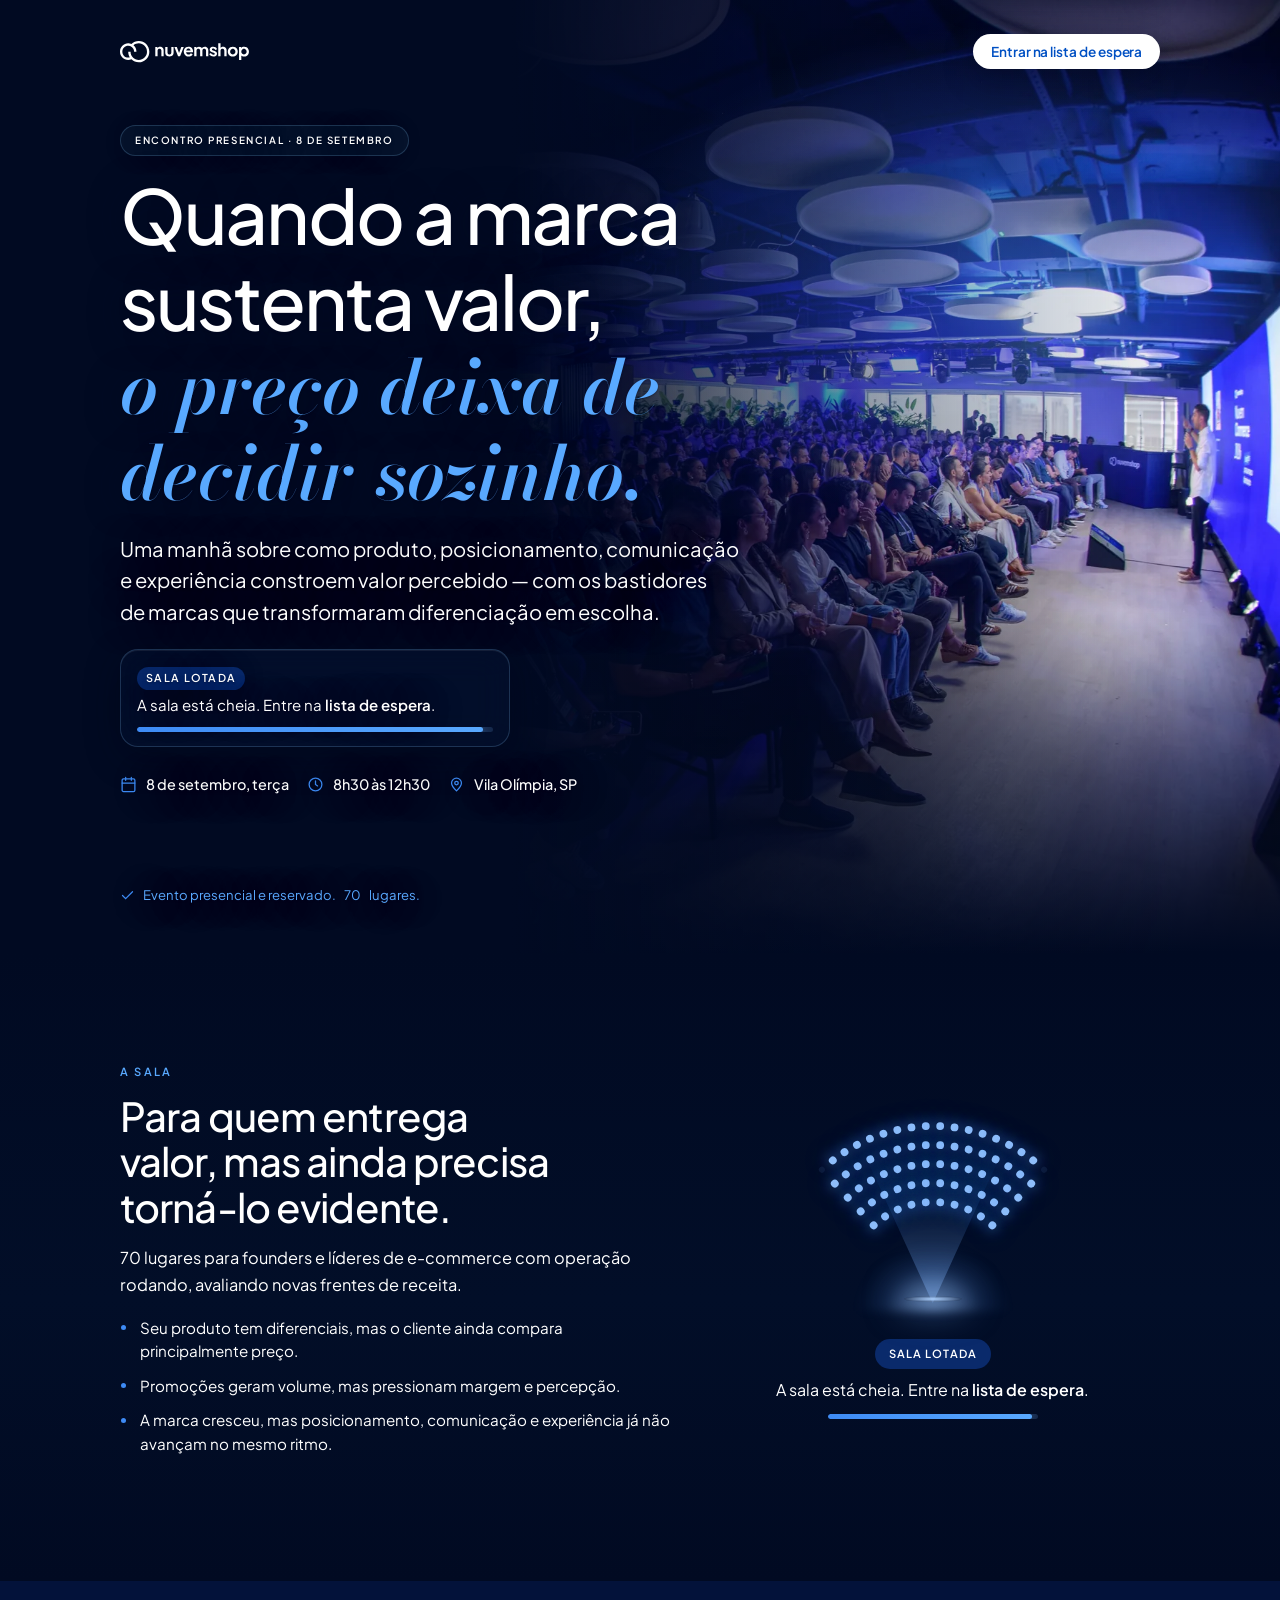
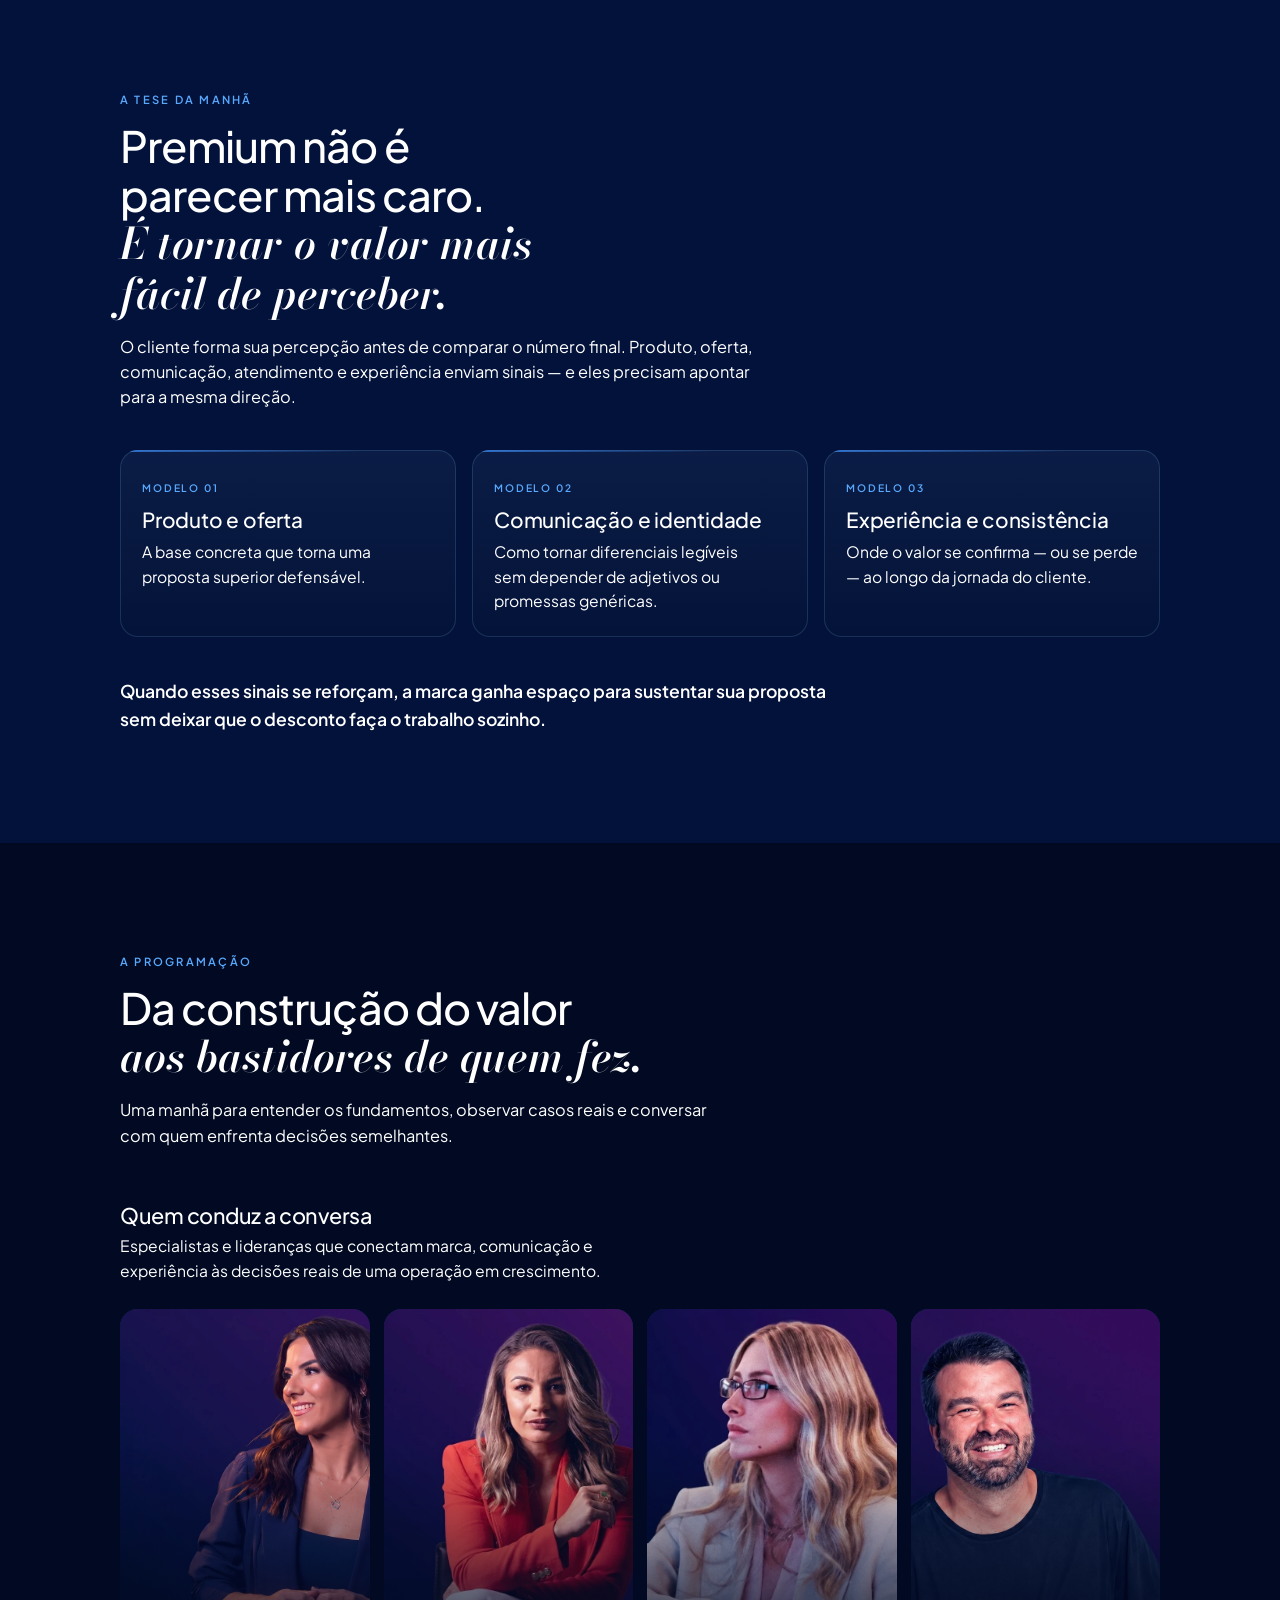
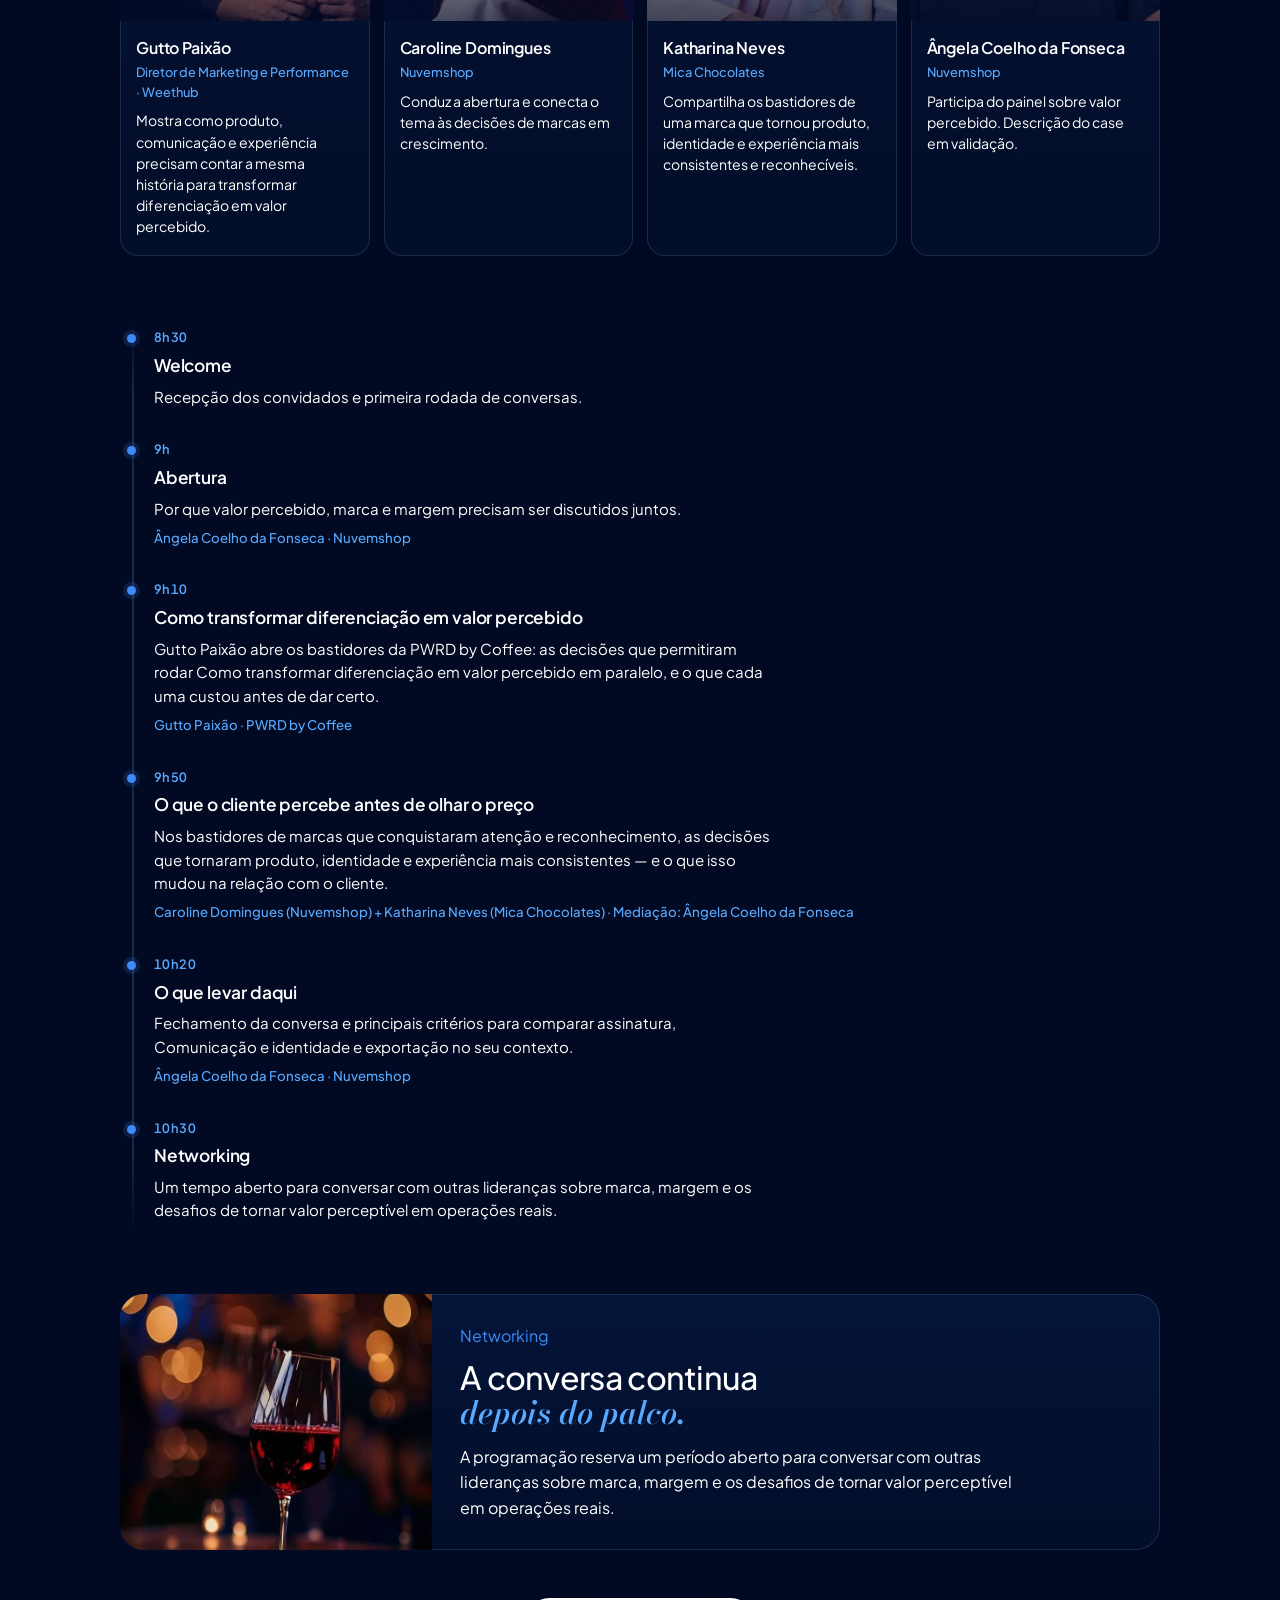
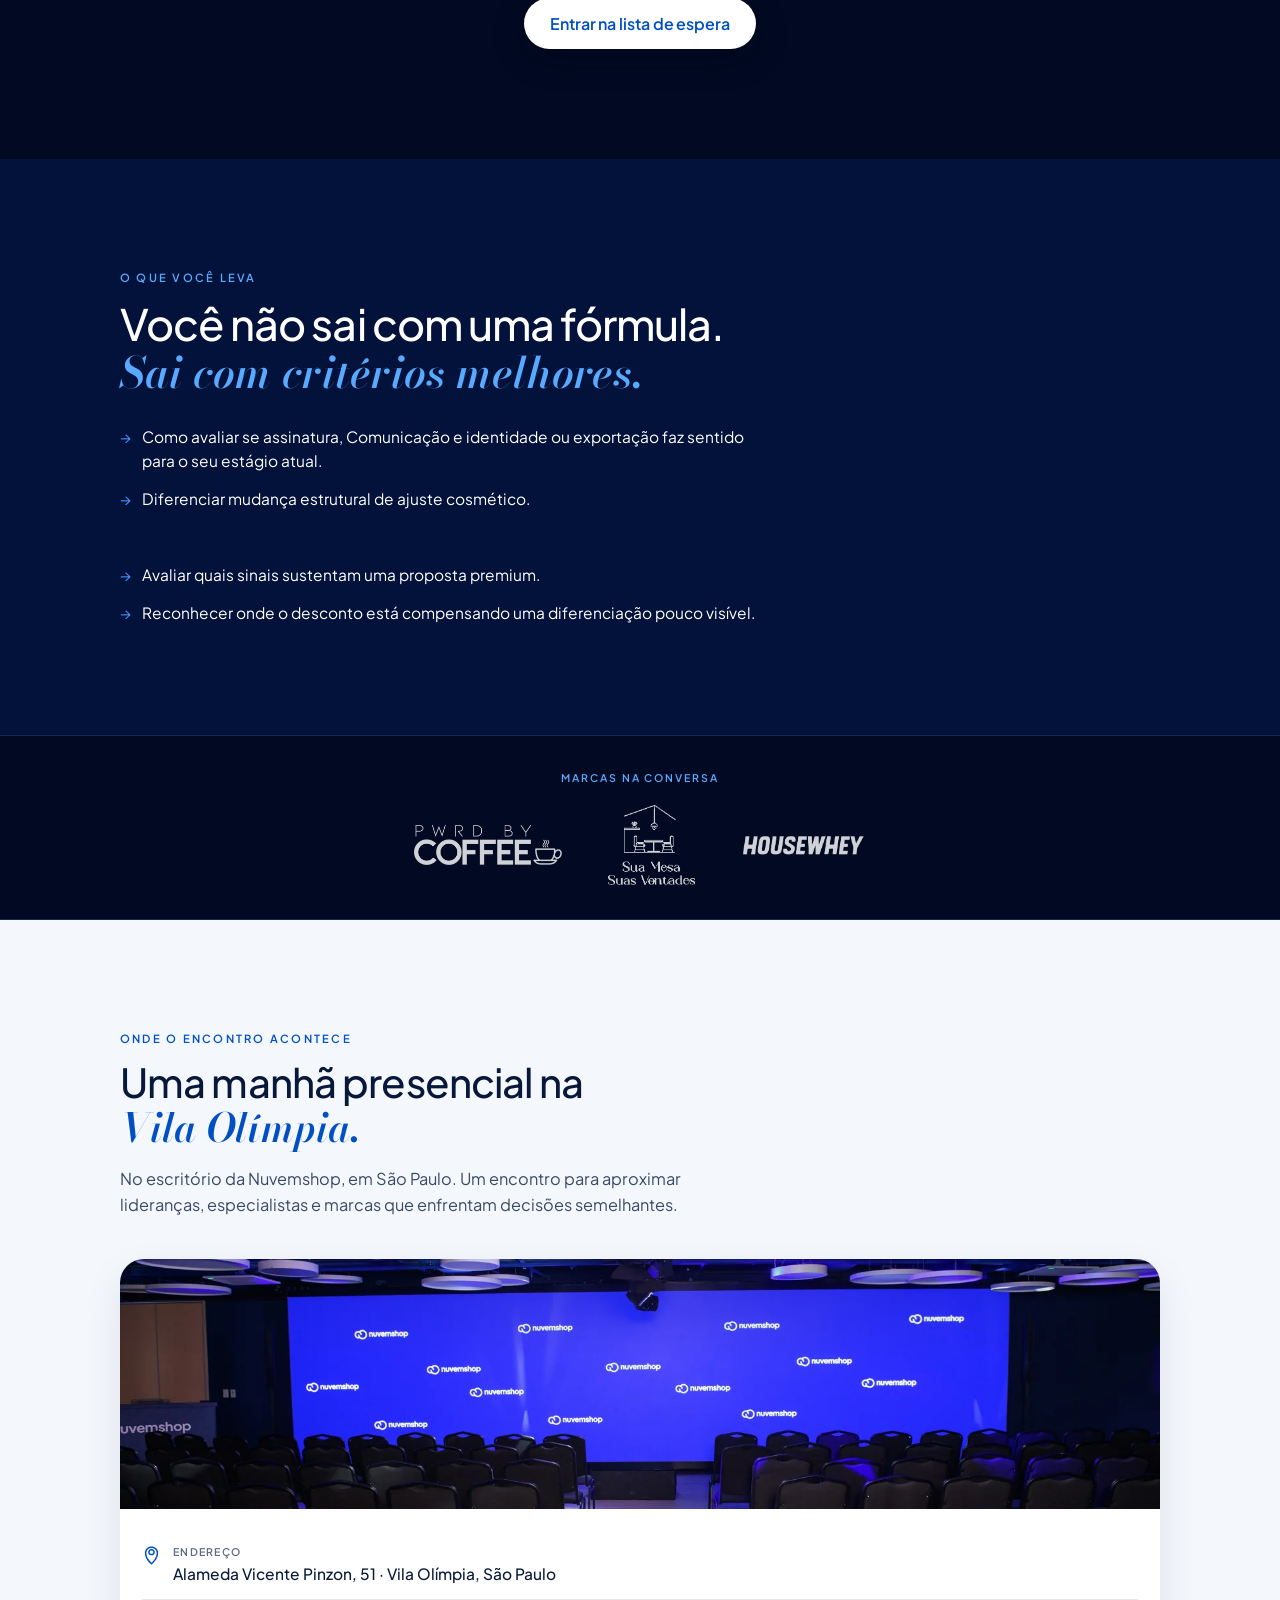
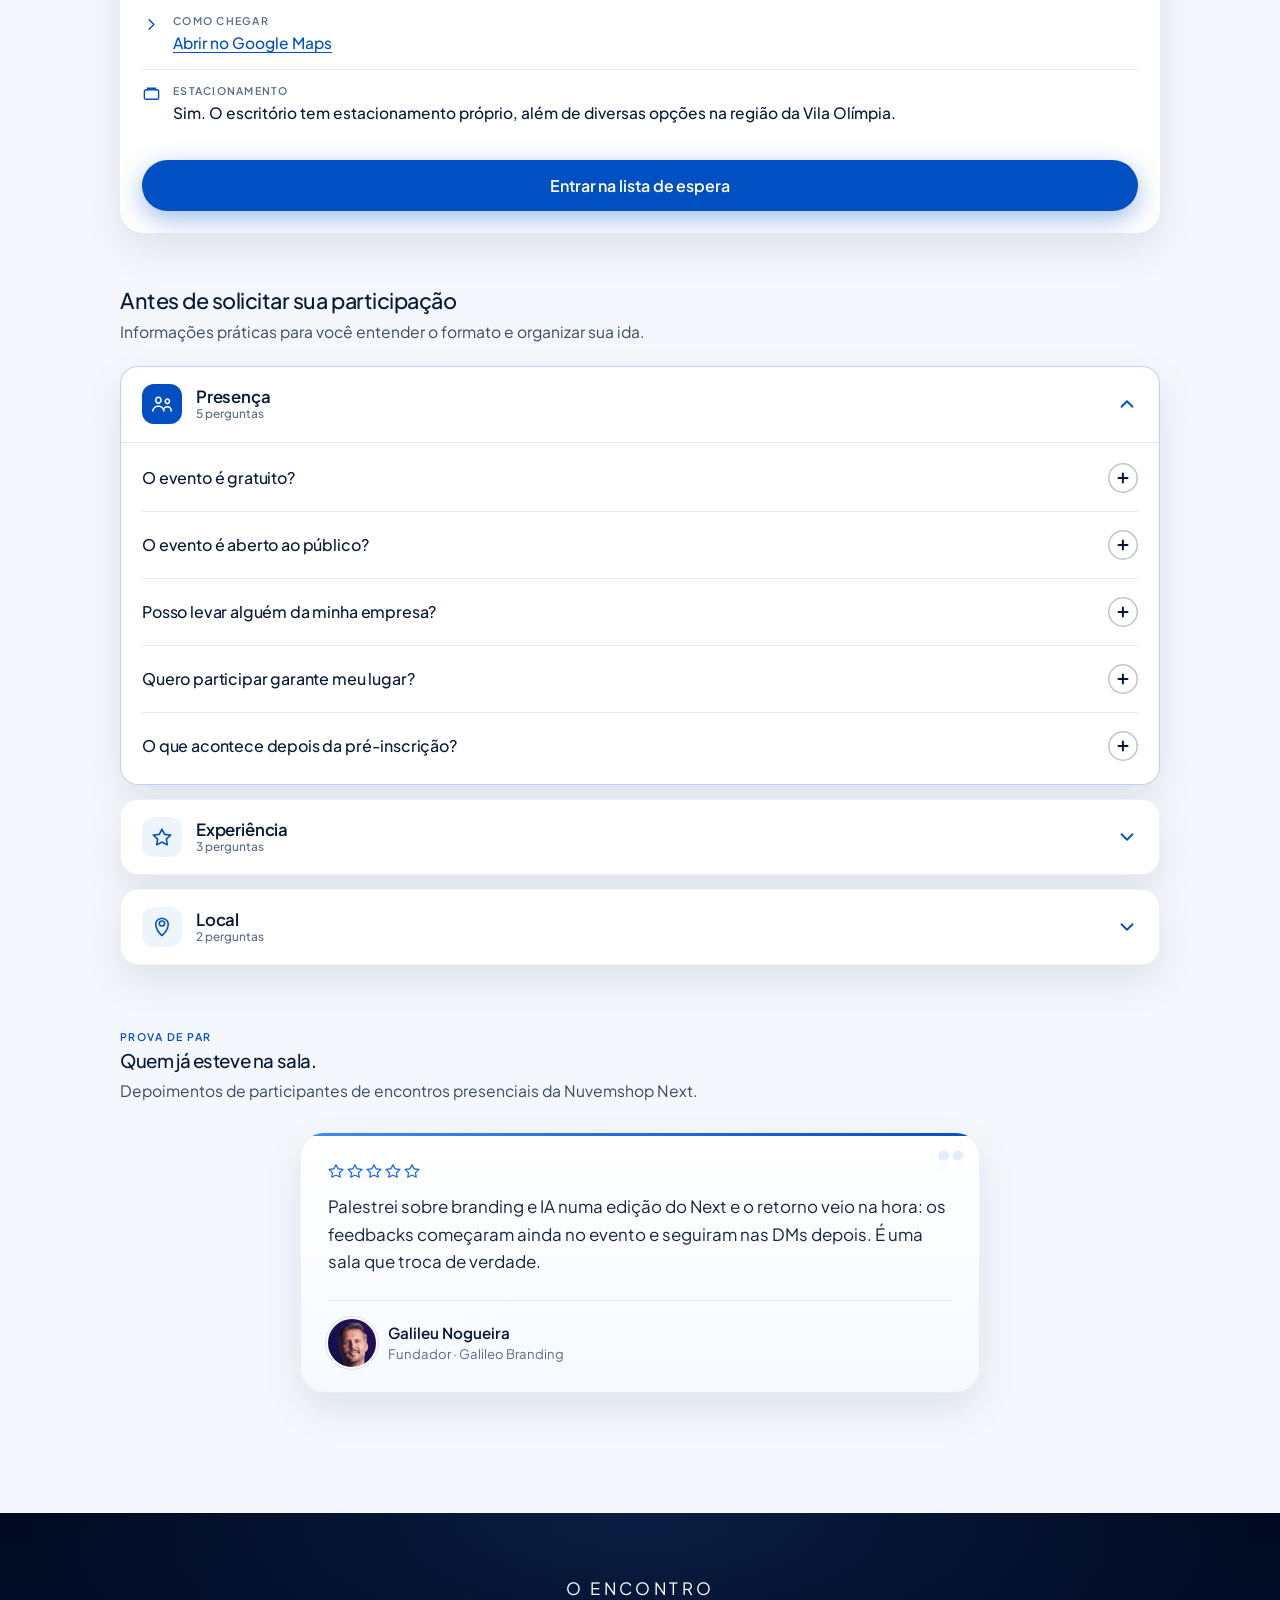
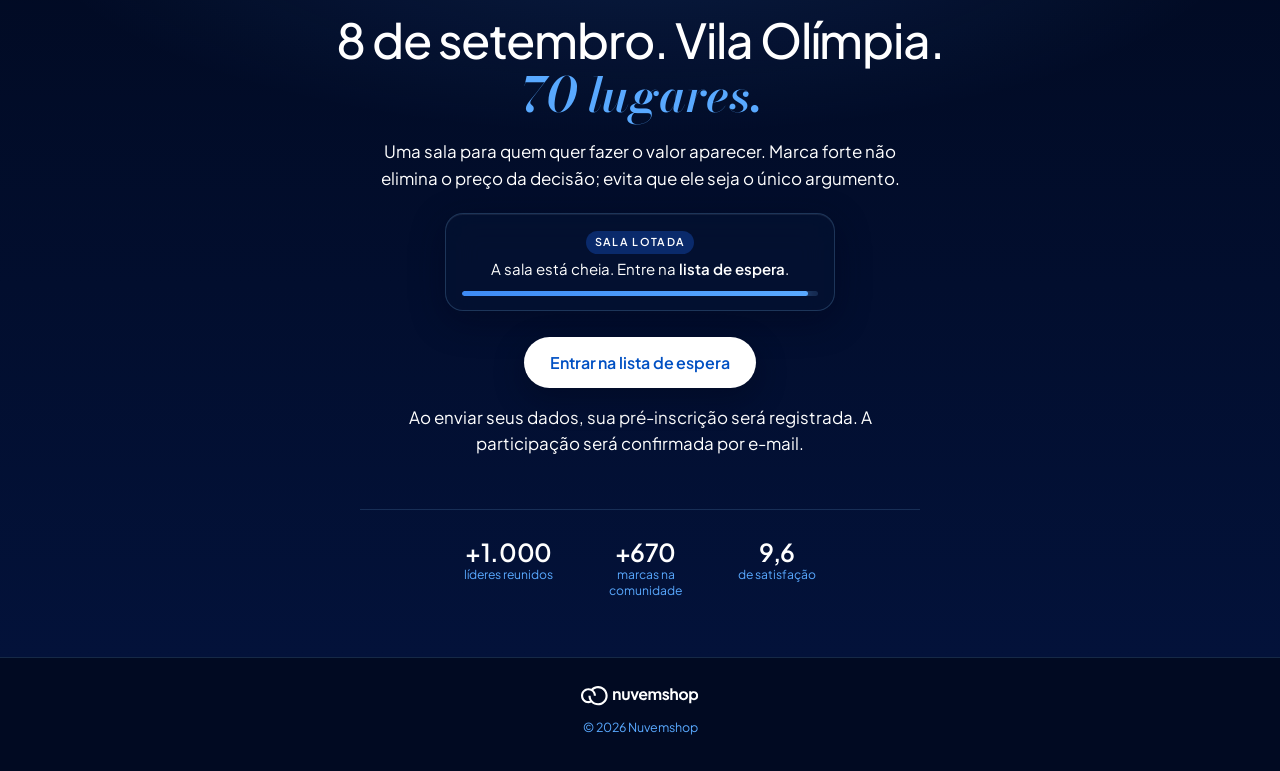
==== evento-08-09-marca-valor.html @ aa922f2f "Gera página 08/09 com nova copy" ====
<!DOCTYPE html>
<html lang="pt-BR">
<head>
<meta charset="UTF-8">
<meta name="viewport" content="width=device-width, initial-scale=1.0">

<title>Marca, valor percebido e margem | Nuvemshop Next</title>
<meta name="description" content="Encontro presencial em São Paulo sobre como produto, comunicação e experiência constroem valor percebido e ajudam marcas a sustentar margem.">
<link rel="canonical" href="https://ffidelis16.github.io/next-sessions-lp/evento-08-09-marca-valor.html">
<link rel="icon" href="favicon-next.ico" sizes="any">

<meta property="og:type" content="website">
<meta property="og:title" content="Quando a marca sustenta valor | Nuvemshop Next">
<meta property="og:description" content="Uma manhã presencial sobre como tornar diferenciais mais claros, fortalecer valor percebido e reduzir a dependência de desconto.">
<meta property="og:image" content="https://ffidelis16.github.io/next-sessions-lp/evento-08-09-marca-valor.htmlog-eventos-nuvemshop-next.jpg">
<meta property="og:image:width" content="1200">
<meta property="og:image:height" content="630">
<meta property="og:image:type" content="image/jpeg">
<meta property="og:image:alt" content="Eventos presenciais Nuvemshop Next — encontros exclusivos, com lugares limitados.">
<meta property="og:url" content="https://ffidelis16.github.io/next-sessions-lp/evento-08-09-marca-valor.html">
<meta property="og:locale" content="pt_BR">
<meta property="og:site_name" content="Nuvemshop Next">
<meta name="twitter:card" content="summary_large_image">
<meta name="twitter:title" content="Quando a marca sustenta valor | Nuvemshop Next">
<meta name="twitter:description" content="Uma manhã presencial sobre como tornar diferenciais mais claros, fortalecer valor percebido e reduzir a dependência de desconto.">
<meta name="twitter:image" content="https://ffidelis16.github.io/next-sessions-lp/evento-08-09-marca-valor.htmlog-eventos-nuvemshop-next.jpg">
<meta name="theme-color" content="#00102E">

<!-- ===== GTM (Google Tag Manager) — camada de tags =====
     A página já EMPURRA eventos no dataLayer (ver script "0. TRACKING" no fim).
     Falta só o container escutar. ATENÇÃO: como a LP entra embedada no HubSpot,
     confirmar com o time de dados da Nuvemshop se o site deles JÁ dispara GTM/GA/Pixel
     (para não duplicar pageview/conversão). Se NÃO herdar, descomente abaixo e troque GTM-XXXXXXX:
<script>(function(w,d,s,l,i){w[l]=w[l]||[];w[l].push({'gtm.start':new Date().getTime(),event:'gtm.js'});var f=d.getElementsByTagName(s)[0],j=d.createElement(s),dl=l!='dataLayer'?'&l='+l:'';j.async=true;j.src='https://www.googletagmanager.com/gtm.js?id='+i+dl;f.parentNode.insertBefore(j,f);})(window,document,'script','dataLayer','GTM-XXXXXXX');</script>
===== -->


<link rel="preconnect" href="https://fonts.googleapis.com">
<link rel="preconnect" href="https://fonts.gstatic.com" crossorigin>

<!-- Produção HubSpot: o package aceita a URL real do kit Adobe autorizado.
     No preview público, Bodoni Moda evita uma chamada quebrada para um kit placeholder. -->
<link rel="stylesheet" media="print" onload="this.media='all'" href="https://fonts.googleapis.com/css2?family=Bodoni+Moda:ital,opsz,wght@1,6..96,400;1,6..96,500;1,6..96,600&family=Plus+Jakarta+Sans:wght@400;500;600&display=swap">
<noscript><link rel="stylesheet" href="https://fonts.googleapis.com/css2?family=Bodoni+Moda:ital,opsz,wght@1,6..96,400;1,6..96,500;1,6..96,600&family=Plus+Jakarta+Sans:wght@400;500;600&display=swap"></noscript>

<!-- Hero fullscreen: preload pra LCP. Trocar pela URL final no HubSpot. -->
<link rel="preload" as="image" href="asset-hero-sala.webp" imagesrcset="asset-hero-sala-m.webp 1080w, asset-hero-sala.webp 2000w" imagesizes="100vw" fetchpriority="high">

<script type="application/ld+json">
{
  "@context":"https://schema.org","@type":"FAQPage","mainEntity":[
  {"@type":"Question","name":"O evento é gratuito?","acceptedAnswer":{"@type":"Answer","text":"Sim. O encontro é gratuito e presencial, com lugares limitados."}},
  {"@type":"Question","name":"O evento é aberto ao público?","acceptedAnswer":{"@type":"Answer","text":"A página tem distribuição ampliada, mas a participação é voltada a lideranças e marcas com aderência ao tema do encontro."}},
  {"@type":"Question","name":"Posso levar alguém da minha empresa?","acceptedAnswer":{"@type":"Answer","text":"A disponibilidade para acompanhantes será informada na confirmação da participação."}},
  {"@type":"Question","name":"Quero participar garante meu lugar?","acceptedAnswer":{"@type":"Answer","text":"Não. O envio registra sua pré-inscrição. A participação será confirmada por e-mail."}},
  {"@type":"Question","name":"O que acontece depois da pré-inscrição?","acceptedAnswer":{"@type":"Answer","text":"Você recebe por e-mail o retorno sobre a participação. Caso seja confirmada, enviaremos também a programação e os detalhes de acesso."}},
  {"@type":"Question","name":"O evento será gravado?","acceptedAnswer":{"@type":"Answer","text":"Não. O valor está em estar na sala."}},
  {"@type":"Question","name":"Vai ter apresentação comercial?","acceptedAnswer":{"@type":"Answer","text":"Não. A noite é de conteúdo prático e troca entre pares."}},
  {"@type":"Question","name":"Como funciona o networking?","acceptedAnswer":{"@type":"Answer","text":"Uma noite pensada para a troca, com degustação de vinho guiada por sommelier."}},
  {"@type":"Question","name":"Onde acontece?","acceptedAnswer":{"@type":"Answer","text":"No escritório da Nuvemshop, na Vila Olímpia, São Paulo."}},
  {"@type":"Question","name":"Há estacionamento?","acceptedAnswer":{"@type":"Answer","text":"Sim. O escritório tem estacionamento próprio, além de diversas opções na região da Vila Olímpia."}}]
}
</script>

<style>
/* ============================================================
   EVENTO PRESENCIAL · 08/09 — Modelos de negócio
   Soberana · mobile-first · mono-azul sobre navy
   Tipografia: Plus Jakarta Sans (marca) + Ivy Presto (acento)
   Pesos delicados: títulos em 500, acento em serifa italic 400
   ============================================================ */
:root{
  /* base mais funda que o Galaxy Blue da casa (#010B23), mono-azul */
  --ink-900:#010A22; --ink-850:#03123A; --ink-800:#061C4C; --ink-700:#0A2A6B;
  /* azuis: acento no Highlight Blue oficial (#59A9FF); corpo mantém o suave */
  --blue-600:#0050C3; --blue-500:#1E6BE0; --blue-400:#3E8BF5; --blue-300:#59A9FF;
  --blue-200:#FFFFFF; --blue-150:#FFFFFF; --sky:#84CAFF; --ice-100:#EEF4FC; --ice-200:#DFE9F7;
  --paper:#F4F7FC; --line-dk:rgba(133,202,255,.16); --line-lt:rgba(6,30,76,.10); --white:#FFF;
  --sans:'Plus Jakarta Sans', system-ui, -apple-system, sans-serif;
  --serif:'ivypresto-display','Ivy Presto Display','Ivy Presto','Bodoni Moda', Georgia, serif;
  --pad-x:30px; --sec-y:72px; --maxw:1120px;
  --r-lg:24px; --r-md:18px; --r-sm:12px; --r-pill:999px;
  --sh-soft:0 18px 50px rgba(0,8,34,.42); --sh-card:0 16px 40px rgba(4,22,60,.09);
  --sh-glow:0 0 0 1px rgba(133,202,255,.5), 0 14px 44px rgba(30,107,224,.42);
  /* vidro e brilho */
  --glass:rgba(6,20,54,.46); --glass-bd:rgba(133,202,255,.20);
  --glow-cta:0 0 0 1px rgba(133,202,255,.55), 0 16px 46px rgba(89,169,255,.4);
  --ease:cubic-bezier(.22,.61,.36,1);
}
*{box-sizing:border-box;margin:0;padding:0}
html{scroll-behavior:smooth;-webkit-text-size-adjust:100%}
body{font-family:var(--sans);background:var(--ink-900);color:var(--white);line-height:1.55;font-weight:400;-webkit-font-smoothing:antialiased;text-rendering:optimizeLegibility;overflow-x:hidden}
img{max-width:100%;display:block}
a{color:inherit;text-decoration:none}
button{font-family:inherit;cursor:pointer;border:none;background:none;color:inherit}
:focus-visible{outline:2px solid var(--blue-400);outline-offset:3px;border-radius:4px}
.wrap{max-width:var(--maxw);margin:0 auto;padding-left:var(--pad-x);padding-right:var(--pad-x)}
.section{padding-top:var(--sec-y);padding-bottom:var(--sec-y)}

/* --- Tipografia: delicada --- */
.eyebrow{font-size:.7rem;font-weight:600;letter-spacing:.2em;text-transform:uppercase;color:var(--blue-300);display:block;margin-bottom:12px}
h1,h2,h3{font-weight:500;line-height:1.14;letter-spacing:-.022em;text-wrap:balance}
p{text-wrap:pretty}
/* Acento serifa italic: semibold e em linha própria (separado do Jakarta) */
.ac,.alc,.win{font-family:var(--serif);font-weight:600;font-style:italic;letter-spacing:0;display:block}

.btn{display:inline-flex;align-items:center;justify-content:center;gap:.5em;font-weight:600;font-size:1rem;letter-spacing:-.005em;padding:15px 26px;border-radius:var(--r-pill);white-space:nowrap;transition:transform .25s var(--ease),box-shadow .25s var(--ease),background .2s var(--ease);will-change:transform}
/* Primário: branco de alto contraste sobre navy (padrão dark da marca), azul sobre claro */
.btn-primary{background:#fff;color:var(--blue-600);box-shadow:0 10px 30px rgba(0,6,26,.42)}
.btn-primary:hover{background:#EAF3FF;transform:translateY(-2px);box-shadow:var(--glow-cta)}
.light .btn-primary,.modal__panel .btn-primary{background:var(--blue-600);color:#fff;box-shadow:0 8px 26px rgba(0,80,195,.38)}
.light .btn-primary:hover,.modal__panel .btn-primary:hover{background:var(--blue-500);color:#fff;box-shadow:var(--sh-glow)}
.btn-ghost{background:rgba(255,255,255,.04);color:#fff;box-shadow:inset 0 0 0 1.5px rgba(133,202,255,.34);backdrop-filter:blur(4px);-webkit-backdrop-filter:blur(4px)}
.btn-ghost:hover{background:rgba(133,202,255,.08);box-shadow:inset 0 0 0 1.5px rgba(133,202,255,.8);transform:translateY(-2px)}
.btn-block{width:100%}
.btn-sm{padding:9px 18px;font-size:.85rem}

/* --- STICKY / MOBILE CTA --- */
.stickybar{position:fixed;top:0;left:0;width:100%;z-index:60;background:rgba(3,22,59,.85);backdrop-filter:blur(14px);-webkit-backdrop-filter:blur(14px);border-bottom:1px solid var(--line-dk);transform:translateY(-100%);transition:transform .4s var(--ease);display:none}
.stickybar.show{transform:translateY(0)}
.stickybar__in{display:flex;align-items:center;justify-content:space-between;gap:16px;padding:11px var(--pad-x);max-width:var(--maxw);margin:0 auto}
.stickybar__left{display:flex;align-items:center;gap:14px;min-width:0}
.stickybar__logo{font-weight:600;font-size:.92rem;letter-spacing:-.01em;white-space:nowrap}
.stickybar__seats{font-size:.8rem;color:var(--blue-200);white-space:nowrap;overflow:hidden;text-overflow:ellipsis}
.stickybar .btn{padding:10px 20px;font-size:.9rem}
@media(min-width:860px){.stickybar{display:block}}
.mobilecta{position:fixed;left:0;bottom:0;width:100%;z-index:60;padding:12px var(--pad-x) calc(12px + env(safe-area-inset-bottom));background:linear-gradient(to top,rgba(0,16,46,.98) 60%,rgba(0,16,46,0));transform:translateY(120%);transition:transform .4s var(--ease)}
.mobilecta.show{transform:translateY(0)}
.mobilecta__seats{text-align:center;font-size:.72rem;letter-spacing:.04em;color:var(--blue-300);margin-bottom:8px}
@media(min-width:860px){.mobilecta{display:none}}

/* ============================================================
   HERO
   ============================================================ */
.hero{position:relative;min-height:100svh;display:flex;flex-direction:column;padding-top:34px;padding-bottom:40px;overflow:hidden;background:var(--ink-900)}
/* Mobile-first: a foto vive numa BANDA no topo (sala cheia — teto azul, plateia),
   fundindo na navy sólida embaixo, que sustenta o texto com contraste total. */
.hero__bg{position:absolute;top:0;left:0;right:0;height:36svh;z-index:0;overflow:hidden}
.hero__photo{position:absolute;inset:0;width:100%;height:100%;object-fit:cover;object-position:50% 50%}
.hero__grad{position:absolute;inset:0;background:
  linear-gradient(180deg,
    rgba(1,10,34,.5) 0%,
    rgba(1,10,34,.16) 16%,
    rgba(1,10,34,.12) 42%,
    rgba(1,10,34,.46) 68%,
    rgba(1,10,34,.9) 88%,
    var(--ink-900) 100%)}
/* Brilho azul que ecoa a luz do palco, sem competir com o texto */
.hero__glow{position:absolute;inset:0;pointer-events:none;background:radial-gradient(56% 44% at 80% 29%,rgba(89,169,255,.32),transparent 60%);mix-blend-mode:screen}
.hero__in{position:relative;z-index:2;display:flex;flex-direction:column;flex:1;max-width:var(--maxw);margin:0 auto;width:100%;padding-left:var(--pad-x);padding-right:var(--pad-x)}
.hero__topbar{display:flex;align-items:center;justify-content:space-between;margin-bottom:0}
.brandline{display:inline-flex;align-items:center}
.logo{height:22px;width:auto;color:#fff;display:block}
.foot__brand .logo{height:20px}
.brandline .dot{width:22px;height:22px;border-radius:7px;background:linear-gradient(135deg,#3E8BF5,#0050C3);box-shadow:0 4px 14px rgba(0,80,195,.5)}
.brandline .sub{font-weight:400;color:var(--blue-200);font-size:.9rem}
.tag-presencial{font-size:.66rem;font-weight:600;letter-spacing:.16em;text-transform:uppercase;color:var(--blue-150);padding:8px 14px;border-radius:var(--r-pill);border:1px solid var(--line-dk);white-space:nowrap}
.hero__body{padding-top:calc(36svh - 26px);padding-bottom:8px;text-shadow:0 1px 2px rgba(1,10,34,.4),0 2px 34px rgba(1,10,34,.72)}
.hero__ctas .btn-primary{text-shadow:none}
.hero__tag{display:inline-block;font-size:.62rem;font-weight:600;letter-spacing:.16em;text-transform:uppercase;color:var(--blue-150);padding:7px 14px;border-radius:var(--r-pill);border:1px solid var(--glass-bd);background:rgba(133,202,255,.05);margin-bottom:16px}
.hero h1{font-size:clamp(2.05rem,7.2vw,4.7rem);max-width:13ch;margin-bottom:18px;letter-spacing:-.03em;text-wrap:balance}
.hero h1 .alc{color:var(--blue-300)}
.hero__sub{font-size:clamp(1.02rem,2.6vw,1.26rem);color:var(--blue-200);max-width:45ch;line-height:1.55;margin-bottom:22px;font-weight:400}
.logistics{display:flex;flex-wrap:wrap;gap:10px 18px;margin-bottom:24px}
.logi{display:flex;align-items:center;gap:9px;font-size:.9rem;color:var(--blue-150);font-weight:500}
.logi svg{width:17px;height:17px;flex:none;color:var(--blue-400)}

/* readout compacto de ocupação */
.occ{display:flex;flex-direction:column;gap:11px;border:1px solid var(--glass-bd);border-radius:var(--r-md);padding:14px 16px;margin-bottom:26px;max-width:390px;background:var(--glass);backdrop-filter:blur(16px);-webkit-backdrop-filter:blur(16px);box-shadow:0 10px 34px rgba(0,6,26,.4),inset 0 1px 0 rgba(255,255,255,.07)}
.occ__meta{min-width:0}
.occ__bar{height:5px;border-radius:3px;background:rgba(126,178,247,.16);overflow:hidden}
.occ__bar>i{display:block;height:100%;border-radius:3px;background:linear-gradient(90deg,#3E8BF5,#59A9FF);box-shadow:0 0 10px rgba(89,169,255,.55);width:0;transition:width .9s var(--ease)}
.occ__state{font-size:.68rem;font-weight:600;letter-spacing:.12em;text-transform:uppercase;color:var(--blue-300);display:inline-block;margin-bottom:3px}
.occ__state.is-last{color:#fff;background:var(--blue-600);padding:3px 9px;border-radius:var(--r-pill);animation:pulse 2.6s var(--ease) infinite}
.occ__state.is-wait{color:#fff;background:var(--ink-700);padding:3px 9px;border-radius:var(--r-pill)}
.occ__count{font-size:.94rem;color:var(--blue-150)}
.occ__count b{color:#fff;font-weight:600}
@keyframes pulse{0%,100%{box-shadow:0 0 0 0 rgba(62,139,245,.5)}50%{box-shadow:0 0 0 6px rgba(62,139,245,0)}}

.hero__ctas{display:flex;flex-wrap:wrap;gap:12px;margin-top:4px}
.hero__ctas .btn{padding:13px 22px;font-size:.95rem}
.btn__arw{width:16px;height:16px;transition:transform .25s var(--ease)}
.btn-ghost:hover .btn__arw{transform:translateX(3px)}
.hero__micro{font-size:.82rem;color:var(--blue-300);margin-top:16px;display:flex;align-items:center;gap:8px}
.hero__micro svg{width:15px;height:15px;color:var(--blue-400)}
@media(max-width:479px){.hero__ctas{flex-direction:column;align-items:stretch}.hero__ctas .btn,.playbook__cta .btn,.final .btn{width:100%}}

/* ============================================================
   A SALA — teatro (menor, integrado)
   ============================================================ */
.sala{background:linear-gradient(180deg,var(--ink-900),#020e28 55%,var(--ink-900));overflow:hidden}
.sala .eyebrow{color:var(--blue-300)}
.sala__grid{display:grid;gap:30px;align-items:center}
.sala h2{font-size:clamp(1.7rem,5vw,2.5rem);margin:0 0 16px;max-width:18ch}
.sala__lead{color:var(--blue-200);font-size:1.02rem;line-height:1.6;max-width:46ch;margin-bottom:18px;font-weight:400}
.sala__count{font-size:1rem;color:var(--blue-150)}
.sala__count b{color:#fff;font-weight:600}
.sala__state{display:inline-block;margin-top:12px;font-size:.7rem;font-weight:600;letter-spacing:.1em;text-transform:uppercase;color:var(--blue-300);padding:6px 14px;border-radius:var(--r-pill);background:rgba(62,139,245,.14)}
.sala__state.is-last{color:#fff;background:var(--blue-600);animation:pulse 2.6s var(--ease) infinite}
.sala__state.is-wait{color:#fff;background:var(--ink-700)}

.sala__viz{display:flex;flex-direction:column;align-items:center;gap:22px}
.sala__counter{display:flex;flex-direction:column;align-items:center;gap:9px;text-align:center}
.sala__bar{width:100%;max-width:210px;margin-top:3px}
.theater-wrap{position:relative;width:100%;max-width:300px;margin:0 auto}
/* Cone de luz do palco: sobe do ponto-base central, puramente imagético */
.theater-wrap::before{content:"";position:absolute;left:50%;bottom:2px;transform:translateX(-50%);width:216px;height:184px;background:linear-gradient(to top,rgba(130,182,255,.42),rgba(96,156,244,.13) 42%,transparent 84%);clip-path:polygon(50% 100%,11% 0,89% 0);filter:blur(7px);pointer-events:none;z-index:0}
.theater-wrap::after{content:"";position:absolute;left:50%;bottom:-6px;transform:translateX(-50%);width:150px;height:66px;background:radial-gradient(ellipse at 50% 100%,rgba(158,200,255,.6),rgba(90,150,240,.12) 45%,transparent 72%);filter:blur(5px);pointer-events:none;z-index:0}
.theater{position:relative;z-index:1;width:100%;height:190px;margin:0 auto}
.seat-arm{position:absolute;left:50%;bottom:16px;transform-origin:bottom center;display:flex;align-items:flex-start;justify-content:center}
.seat{width:6px;height:6px;border-radius:50%;background:rgba(126,178,247,.09);transition:background .55s var(--ease),box-shadow .55s var(--ease),transform .55s var(--ease)}
.seat.taken{background:#8FBEFA;box-shadow:0 0 10px rgba(78,150,246,.9),0 0 22px rgba(62,139,245,.4);transform:scale(1.3)}
.stage{position:absolute;left:50%;bottom:3px;transform:translateX(-50%);width:58px;height:6px;border-radius:50%;background:radial-gradient(ellipse at center,rgba(190,220,255,.98),rgba(120,176,252,0) 72%);box-shadow:0 0 34px 7px rgba(120,176,252,.5)}
@media(min-width:820px){.sala__grid{grid-template-columns:1.1fr .9fr}.theater-wrap{max-width:300px}.theater{height:190px}}

/* ============================================================
   A TESE — check-bullets (estilo da casa)
   ============================================================ */
.tese{background:var(--ink-850);position:relative}
.tese h2{font-size:clamp(1.8rem,5.2vw,2.7rem);margin-bottom:16px;max-width:18ch}
.tese__teto{color:var(--blue-200);font-size:1.02rem;max-width:54ch;margin-bottom:40px;opacity:.82;font-weight:400}
.tese__close{font-size:1.1rem;color:var(--blue-150);max-width:56ch;line-height:1.6;font-weight:400}
.tese__close b{color:#fff;font-weight:600}
/* Tese em 3 cards (peso narrativo, padrão de card da casa) */
.models{display:grid;gap:14px;margin:0 0 40px}
.model{position:relative;border-radius:var(--r-md);padding:24px 22px;background:linear-gradient(180deg,rgba(133,202,255,.06),rgba(6,20,54,.34));box-shadow:inset 0 0 0 1px var(--line-dk);overflow:hidden;transition:transform .3s var(--ease),box-shadow .3s var(--ease)}
.model::before{content:"";position:absolute;top:0;left:0;right:0;height:2px;background:linear-gradient(90deg,var(--blue-400),transparent 72%);opacity:.75}
.model:hover{transform:translateY(-4px);box-shadow:inset 0 0 0 1px rgba(133,202,255,.42),0 18px 44px rgba(0,8,34,.5)}
.model__k{font-size:.64rem;font-weight:600;letter-spacing:.18em;text-transform:uppercase;color:var(--blue-300)}
.model__t{font-size:1.3rem;font-weight:500;margin:10px 0 8px;letter-spacing:-.01em}
.model__d{color:var(--blue-200);font-size:.98rem;line-height:1.55;font-weight:400}
@media(min-width:760px){.models{grid-template-columns:repeat(3,1fr);gap:16px}}

/* ============================================================
   PLAYBOOK — timeline + speakers
   ============================================================ */
.playbook h2{font-size:clamp(1.8rem,5.2vw,2.7rem);margin-bottom:16px}
.playbook__sub{color:var(--blue-200);font-size:1.02rem;max-width:52ch;margin-bottom:40px;font-weight:400}
.timeline{position:relative;margin-left:8px;padding-left:26px;margin-top:56px}
.timeline::before{content:"";position:absolute;left:4px;top:8px;bottom:8px;width:2px;background:linear-gradient(180deg,transparent,var(--line-dk) 8%,var(--line-dk) 92%,transparent)}
.tl{position:relative;padding:16px 14px 16px 0;border-radius:var(--r-md);transition:background .35s var(--ease)}
.tl::before{content:"";position:absolute;left:-26px;top:22px;width:9px;height:9px;border-radius:50%;background:var(--blue-400);box-shadow:0 0 0 4px rgba(62,139,245,.16);transform:translateX(-1px);transition:box-shadow .35s var(--ease),background .35s var(--ease)}
.tl:hover{background:radial-gradient(140% 100% at -4% 50%,rgba(89,169,255,.11),transparent 60%)}
.tl:hover .tl__t{color:#fff}
.tl:hover::before{background:var(--sky);box-shadow:0 0 0 5px rgba(62,139,245,.22),0 0 18px rgba(89,169,255,.9)}
.tl__time{font-weight:600;font-size:.8rem;color:var(--blue-300);letter-spacing:.03em;font-variant-numeric:tabular-nums;margin-bottom:4px}
.tl__t{font-size:1.08rem;font-weight:600;margin-bottom:6px;letter-spacing:-.01em}
.tl__d{color:var(--blue-200);font-size:.94rem;line-height:1.55;max-width:56ch;font-weight:400}
.tl__who{margin-top:8px;font-size:.83rem;color:var(--blue-300);font-weight:500}

.speakers{margin-top:56px}
.playbook__cta{margin-top:48px;text-align:center}
.speakers h3{font-size:1.35rem;margin-bottom:6px}
.speakers__sub{color:var(--blue-200);font-size:.98rem;margin-bottom:26px;max-width:50ch;font-weight:400}
.spk-grid{display:grid;gap:14px;grid-template-columns:repeat(2,1fr)}
.spk{position:relative;border-radius:var(--r-md);overflow:hidden;background:linear-gradient(180deg,rgba(10,42,107,.26),rgba(6,20,54,.34));box-shadow:inset 0 0 0 1px var(--line-dk);transition:transform .35s var(--ease),box-shadow .35s var(--ease)}
.spk:hover{transform:translateY(-5px);box-shadow:inset 0 0 0 1px rgba(133,202,255,.42),0 20px 46px rgba(0,8,34,.55)}
.spk__photo{position:relative;aspect-ratio:4/5;overflow:hidden;background:var(--ink-800)}
.spk__photo img{width:100%;height:100%;object-fit:cover;object-position:center 16%;transition:transform .5s var(--ease)}
.spk__photo img[src*="amanda"]{object-position:center 12%}
.spk__photo img[src*="beatriz"]{object-position:center 14%}
.spk__photo img[src*="carolina"]{object-position:center 22%}
.spk__photo img[src*="gustavo"]{object-position:center 28%}
.spk:hover .spk__photo img{transform:scale(1.045)}
.spk__photo::after{content:"";position:absolute;inset:0;background:linear-gradient(180deg,transparent 42%,rgba(2,10,34,.72) 100%)}
.spk__info{padding:15px 16px 19px}
.spk__name{font-weight:600;font-size:1rem;letter-spacing:-.01em}
.spk__role{color:var(--blue-300);font-size:.8rem;font-weight:500;margin:2px 0 8px}
.spk__contrib{color:var(--blue-200);font-size:.88rem;line-height:1.5;font-weight:400}
@media(min-width:760px){.spk-grid{grid-template-columns:repeat(4,1fr)}}

/* Networking (degustação) — slot de foto entra em .exp__media quando houver */
.exp{display:grid;grid-template-columns:1fr;margin-top:56px;border-radius:var(--r-lg);overflow:hidden;background:linear-gradient(180deg,rgba(10,42,107,.3),rgba(6,20,54,.36));box-shadow:inset 0 0 0 1px var(--line-dk)}
.exp__media{position:relative;min-height:200px;display:grid;place-items:center;color:var(--sky);background:radial-gradient(120% 92% at 32% 22%,rgba(89,169,255,.24),transparent 60%),linear-gradient(135deg,#071a4d,#03123a)}
.exp__media img{position:absolute;inset:0;width:100%;height:100%;object-fit:cover}
.exp__body{padding:30px 28px}
.exp__body h3{font-size:clamp(1.5rem,4vw,2rem);margin:10px 0 12px;max-width:16ch}
.exp__body h3 .ac{color:var(--blue-300)}
.exp__body p{color:var(--blue-200);font-size:1rem;line-height:1.6;max-width:46ch;font-weight:400}
@media(min-width:760px){.exp{grid-template-columns:.6fr 1.4fr}.exp__media{min-height:240px}}

/* --- Marcas na conversa (strip de acabamento) --- */
.marcas{border-top:1px solid var(--line-dk);border-bottom:1px solid var(--line-dk);padding:34px 0;text-align:center}
.marcas__label{font-size:.66rem;font-weight:600;letter-spacing:.18em;text-transform:uppercase;color:var(--blue-300);margin-bottom:18px}
.marcas__row{display:flex;flex-wrap:wrap;justify-content:center;align-items:center;gap:22px 46px}
.marca-logo{width:auto;object-fit:contain;opacity:.82;transition:opacity .3s var(--ease)}
.marca-logo:hover{opacity:1}
.m-pwrd{height:40px}.m-suamesa{height:80px}.m-housewhey{height:50px}
@media(max-width:559px){.marcas__row{gap:18px 30px}.m-pwrd{height:30px}.m-suamesa{height:58px}.m-housewhey{height:40px}}

/* ============================================================
   LOCAL + FAQ + DEPOIMENTOS — seção clara (respiro)
   ============================================================ */
.light{background:var(--paper);color:#0b1b3a}
.light .eyebrow{color:var(--blue-600)}
.light h2{color:#08183a;font-size:clamp(1.75rem,4.8vw,2.5rem);margin-bottom:16px;max-width:20ch}
.light h2 .ac{color:var(--blue-600)}
.light h3{color:#08183a}
.local__lead{color:#3a4a67;font-size:1.02rem;max-width:52ch;margin-bottom:40px;line-height:1.6;font-weight:400}
.local__card{background:#fff;border-radius:var(--r-lg);box-shadow:var(--sh-card);overflow:hidden}
.local__map{height:250px;overflow:hidden;position:relative}
.local__map img{width:100%;height:100%;object-fit:cover;object-position:center 42%}
.local__map::after{content:"";position:absolute;inset:0;background:linear-gradient(180deg,rgba(1,10,34,.12),transparent 40%)}
.local__info{padding:22px}
.local__row{display:flex;gap:12px;align-items:flex-start;padding:13px 0;border-bottom:1px solid var(--line-lt)}
.local__row:last-child{border-bottom:none}
.local__row svg{width:19px;height:19px;color:var(--blue-600);flex:none;margin-top:2px}
.local__row .lbl{font-size:.66rem;font-weight:600;letter-spacing:.12em;text-transform:uppercase;color:#5b6b86;margin-bottom:2px}
.local__row .val{font-weight:500;color:#0b1b3a;font-size:.97rem}
.local__row a.val{color:var(--blue-600);text-decoration:underline;text-underline-offset:3px}
.local__cta{padding:0 22px 22px}

.faq{margin-top:56px}
.faq h3{font-size:1.35rem;margin-bottom:6px}
.faq__intro{color:#3a4a67;margin-bottom:22px;font-size:.98rem;font-weight:400}
.faq__gt{font-size:.66rem;font-weight:600;letter-spacing:.14em;text-transform:uppercase;color:var(--blue-600);margin-bottom:4px}
.acc{border-bottom:1px solid var(--line-lt)}
.acc__btn{width:100%;display:flex;align-items:center;justify-content:space-between;gap:16px;padding:18px 0;text-align:left;font-weight:500;font-size:1rem;color:#0b1b3a;letter-spacing:-.01em}
/* Toggle padrão NEXT: círculo com + (fechado) / − navy sólido (aberto) */
.acc__ico{position:relative;width:30px;height:30px;flex:none;border-radius:50%;background:transparent;box-shadow:inset 0 0 0 1.5px rgba(6,30,76,.26);transition:background .25s var(--ease),box-shadow .25s var(--ease)}
.acc__ico::before,.acc__ico::after{content:"";position:absolute;top:50%;left:50%;width:11px;height:1.8px;border-radius:2px;background:#08183a;transform:translate(-50%,-50%);transition:opacity .25s var(--ease),background .25s var(--ease)}
.acc__ico::after{transform:translate(-50%,-50%) rotate(90deg)}
.acc[open] .acc__ico{background:var(--ink-900);box-shadow:none}
.acc[open] .acc__ico::before,.acc[open] .acc__ico::after{background:#fff}
.acc[open] .acc__ico::after{opacity:0}
.acc__body{padding:0 0 18px;color:#42536e;font-size:.95rem;line-height:1.6;max-width:62ch;font-weight:400}
.acc summary{list-style:none}
.acc summary::-webkit-details-marker{display:none}

/* FAQ sanfona de duas camadas — categorias colapsáveis (reduz a altura) */
.faq__cats{display:grid;gap:14px;margin-top:6px}
.faq__cat{background:#fff;border-radius:var(--r-md);box-shadow:var(--sh-card),inset 0 0 0 1px rgba(6,30,76,.06);overflow:hidden;transition:box-shadow .3s var(--ease)}
.faq__cat[open]{box-shadow:var(--sh-card),inset 0 0 0 1px rgba(30,107,224,.30)}
.faq__cat>summary{list-style:none;cursor:pointer;display:flex;align-items:center;gap:14px;padding:18px 22px;font-weight:600;font-size:1.05rem;color:#08183a;letter-spacing:-.01em;transition:background .2s var(--ease)}
.faq__cat>summary::-webkit-details-marker{display:none}
.faq__cat>summary:hover{background:var(--ice-100)}
.faq__cat__ico{width:40px;height:40px;border-radius:12px;flex:none;display:grid;place-items:center;color:var(--blue-600);background:var(--ice-100);transition:background .25s var(--ease),color .25s var(--ease)}
.faq__cat[open] .faq__cat__ico{background:var(--blue-600);color:#fff}
.faq__cat__ico svg{width:20px;height:20px}
.faq__cat__meta{display:flex;flex-direction:column;min-width:0;line-height:1.22}
.faq__cat__count{font-size:.74rem;font-weight:500;letter-spacing:0;color:#5b6b86}
.faq__cat__chev{margin-left:auto;width:22px;height:22px;flex:none;color:var(--blue-600);transition:transform .3s var(--ease)}
.faq__cat[open] .faq__cat__chev{transform:rotate(180deg)}
.faq__cat__body{padding:2px 22px 6px;border-top:1px solid var(--line-lt)}
.faq__cat__body .acc:last-child{border-bottom:none}

/* Depoimentos — slider (scroll-snap + dots), card mais atrativo */
.depo{margin-top:64px}
.depo__head{margin-bottom:8px}
.depo h3{margin-bottom:0}
.depo__slider{position:relative}
.depo__track{display:flex;gap:16px;overflow-x:auto;scroll-snap-type:x mandatory;-webkit-overflow-scrolling:touch;scrollbar-width:none;
  margin-left:calc(-1*var(--pad-x));margin-right:calc(-1*var(--pad-x));padding:8px var(--pad-x) 10px;scroll-padding-left:var(--pad-x)}
.depo__track::-webkit-scrollbar{display:none}
.tcard{scroll-snap-align:center;flex:0 0 86%;display:flex;flex-direction:column;position:relative;overflow:hidden;
  background:linear-gradient(180deg,#fff,#f6faff);border-radius:var(--r-lg);padding:30px 28px 26px;box-shadow:var(--sh-card),inset 0 0 0 1px rgba(6,30,76,.06)}
.tcard::before{content:"";position:absolute;top:0;left:0;right:0;height:3px;background:linear-gradient(90deg,var(--blue-400),var(--blue-600))}
.tcard__mark{position:absolute;top:14px;right:22px;font-family:var(--serif);font-weight:600;font-style:italic;font-size:4rem;line-height:1;color:rgba(30,107,224,.12);pointer-events:none}
.tcard__stars{display:flex;gap:3px;color:var(--blue-500);margin-bottom:14px}
.tcard__stars svg{width:16px;height:16px}
.tcard__text{color:#182642;font-size:1.06rem;line-height:1.62;margin-bottom:24px;font-weight:400;flex:1}
.tcard__by{display:flex;align-items:center;gap:12px;padding-top:18px;border-top:1px solid var(--line-lt)}
.tcard__photo{width:48px;height:48px;border-radius:50%;object-fit:cover;object-position:center;flex:none;box-shadow:0 0 0 2px #fff,0 0 0 3px rgba(6,30,76,.12)}
.tcard__n{font-weight:600;color:#08183a;font-size:.95rem}
.tcard__r{color:#5b6b86;font-size:.82rem}
.depo__dots{display:flex;justify-content:center;gap:8px;margin-top:18px}
.depo__dot{width:8px;height:8px;padding:0;border-radius:50%;background:rgba(6,30,76,.18);transition:width .3s var(--ease),background .3s var(--ease)}
.depo__dot.is-active{width:22px;border-radius:5px;background:var(--blue-600)}
/* 1 depoimento: card único centralizado, sem slider/dots. 2 a 4: slider com dots. */
.depo__track.is-single{overflow:visible;justify-content:center}
.depo__track.is-single .tcard{flex:0 0 auto;width:100%;max-width:680px;scroll-snap-align:none}
@media(min-width:760px){.tcard{flex-basis:calc(50% - 8px)}}
@media(min-width:1040px){.tcard{flex-basis:calc(33.333% - 11px)}}

/* ============================================================
   STATS + FECHO — navy (decisão)
   ============================================================ */
.close{background:radial-gradient(78% 48% at 50% 0%,rgba(62,139,245,.15),transparent 62%),linear-gradient(180deg,var(--ink-900),var(--ink-850))}
.final{text-align:center;max-width:620px;margin:0 auto}
.final h2,.final h3{font-size:clamp(2rem,6.2vw,3rem);margin-bottom:16px}
.final h2 .ac,.final h3 .ac{color:var(--blue-300)}
.final p{color:var(--blue-200);font-size:1.06rem;margin-bottom:22px;max-width:44ch;margin-inline:auto;font-weight:400}
.final .occ{margin-inline:auto;justify-content:center}
.final__micro{font-size:.82rem;color:var(--blue-300);margin-top:16px}
/* Seção final mais curta + stats discretos em strip */
.section.close{padding-top:62px;padding-bottom:58px}
.final .eyebrow{margin-bottom:12px}
.statstrip{display:grid;grid-template-columns:repeat(3,auto);justify-content:center;gap:16px 34px;max-width:560px;margin:52px auto 0;padding-top:30px;border-top:1px solid var(--line-dk)}
.statstrip .stat{display:flex;flex-direction:column;align-items:center;gap:3px;text-align:center}
.statstrip .stat b{font-size:1.55rem;font-weight:600;letter-spacing:-.02em;color:#fff;line-height:1}
.statstrip .stat span{font-size:.76rem;color:var(--blue-300);font-weight:400;line-height:1.3;max-width:13ch}

.foot{border-top:1px solid var(--line-dk);padding:28px var(--pad-x) 34px;text-align:center}
.foot__brand{display:flex;align-items:center;justify-content:center;gap:10px;font-weight:600;margin-bottom:12px;letter-spacing:-.01em}
.foot__brand .dot{width:20px;height:20px;border-radius:6px;background:linear-gradient(135deg,#3E8BF5,#0050C3)}
.foot__legal{color:var(--blue-300);font-size:.78rem}

/* --- MODAL --- */
.modal{position:fixed;inset:0;z-index:100;display:none;align-items:center;justify-content:center;padding:20px}
.modal.open{display:flex}
.modal__bd{position:absolute;inset:0;background:rgba(0,8,24,.72);backdrop-filter:blur(6px);-webkit-backdrop-filter:blur(6px)}
.modal__panel{position:relative;background:#fff;color:#0b1b3a;border-radius:var(--r-lg);width:100%;max-width:480px;max-height:88vh;overflow:auto;padding:30px 26px 26px;box-shadow:0 40px 90px rgba(0,8,30,.5);animation:pop .35s var(--ease)}
@keyframes pop{from{opacity:0;transform:translateY(14px) scale(.98)}to{opacity:1;transform:none}}
.modal__x{position:absolute;top:14px;right:14px;width:36px;height:36px;border-radius:50%;background:var(--ice-100);display:grid;place-items:center;color:var(--blue-600)}
.modal__x:hover{background:var(--ice-200)}
.modal__eyebrow{font-size:.7rem;font-weight:600;letter-spacing:.14em;text-transform:uppercase;color:var(--blue-600);margin-bottom:6px}
.modal__title{font-size:1.35rem;font-weight:500;letter-spacing:-.02em;margin-bottom:6px;color:#08183a}
.modal__sub{color:#42536e;font-size:.92rem;margin-bottom:20px;font-weight:400}
.modal__form{min-height:120px}

.reveal{opacity:0;transform:translateY(22px);transition:opacity .7s var(--ease),transform .7s var(--ease)}
.reveal.in{opacity:1;transform:none}
/* Diagramação: evita viúvas e quebras ruins */
.hero__sub,.sala__lead,.tese__teto,.leva__list li,.sala__mirrors li,.exp__body p,.final p,.speakers__sub,.local__lead,.acc__body,.spk__contrib{text-wrap:pretty}
.sala h2,.tese h2,.leva h2,.light h2,.exp__body h3,.final h3,.speakers h3,.hero__sub{text-wrap:balance}
@media (prefers-reduced-motion:reduce){*{animation:none!important;transition:none!important;scroll-behavior:auto!important}.reveal{opacity:1;transform:none}.seat{transition:none!important}}
@media(min-width:860px){:root{--sec-y:110px;--pad-x:40px}.hero__body{padding-top:56px;max-width:52ch}.stats{gap:16px}
  /* Desktop: cor sólida à esquerda (~40%, coluna de texto); a partir da emenda a imagem
     é revelada à direita, começando colada ao sólido na mesma cor (continuidade uniforme). */
  .hero__bg{inset:0;height:auto}
  .hero__topbar{margin-bottom:auto}
  .hero__body{padding-top:56px}
  .hero__photo{object-position:64% 46%}
  .hero__grad{background:
    linear-gradient(90deg,var(--ink-900) 0%,var(--ink-900) 40%,rgba(1,10,34,.5) 64%,rgba(1,10,34,0) 92%),
    linear-gradient(180deg,rgba(1,10,34,.3) 0%,transparent 28%,transparent 64%,rgba(1,10,34,.72) 90%,var(--ink-900) 100%)}
}
/* Sala: espelhos de ICP */
.sala__mirrors{list-style:none;display:grid;gap:11px;margin:16px 0;padding:0;max-width:46ch}
.sala__mirrors li{color:var(--blue-200);font-size:.95rem;line-height:1.55;padding-left:20px;position:relative;font-weight:400}
.sala__mirrors li::before{content:"";position:absolute;left:1px;top:.62em;width:5px;height:5px;border-radius:50%;background:var(--blue-400)}
/* O que você leva */
.leva{background:var(--ink-850)}
.leva h2{font-size:clamp(1.8rem,5.2vw,2.7rem);margin-bottom:28px;max-width:22ch}
.leva h2 .ac{color:var(--blue-300)}
.leva__list{list-style:none;display:grid;gap:14px;max-width:640px}
.leva__list li{color:var(--blue-200);font-size:.97rem;line-height:1.55;padding-left:22px;position:relative;font-weight:400}
.leva__list li::before{content:"→";position:absolute;left:0;color:var(--blue-400)}

/* ===== Refinamentos mobile ===== */
@media(max-width:859px){
  /* Folga pra barra fixa de CTA não cobrir o rodapé */
  .foot{padding-bottom:104px}
}
@media(max-width:759px){
  .exp__media{min-height:150px}
    /* Alinhamento: conteúdo à esquerda em todos os tamanhos (leitura/scan em F-pattern;
     header compartilha a margem-esquerda do corpo). Cerimônia (.final/.statstrip/.marcas)
     e a viz do teatro seguem centradas por suas próprias regras. */
  /* Participantes: slider full-bleed que vaza à direita */
  .spk-grid{display:flex;gap:14px;overflow-x:auto;scroll-snap-type:x mandatory;-webkit-overflow-scrolling:touch;scrollbar-width:none;
    margin-left:calc(-1 * var(--pad-x));margin-right:calc(-1 * var(--pad-x));
    padding:4px var(--pad-x) 6px;scroll-padding-left:var(--pad-x)}
  .spk-grid::-webkit-scrollbar{display:none}
  .spk{flex:0 0 72%;scroll-snap-align:start}
}
@media(max-width:559px){
  /* CTA do header some no mobile (redundante com o CTA do corpo + barra fixa) */
  .hero__topbar .btn-sm{display:none}
}
</style>
<noscript><style>.reveal{opacity:1!important;transform:none!important}.seat{background:rgba(126,178,247,.14)!important}</style></noscript>
</head>
<body>
<!-- GTM noscript (par do snippet do <head>): descomentar junto, mesmo container.
<noscript><iframe src="https://www.googletagmanager.com/ns.html?id=GTM-XXXXXXX" height="0" width="0" style="display:none;visibility:hidden"></iframe></noscript>
-->

<!-- Sprite de ícones do sistema Nimbus (Nuvemshop DS), vetores fiéis, viewBox 45x45 -->
<svg width="0" height="0" style="position:absolute" aria-hidden="true" focusable="false"><defs>
<symbol id="ic-calendar" viewBox="0 0 45 45"><path d="M11.5312 22.5V25.875H8.4375V22.5H11.5312Z" fill="currentColor"/><path d="M11.5312 32.625V29.25H8.4375V32.625H11.5312Z" fill="currentColor"/><path d="M36.2812 22.5V25.875H33.1875V22.5H36.2812Z" fill="currentColor"/><path d="M36.2812 32.625V29.25H33.1875V32.625H36.2812Z" fill="currentColor"/><path d="M30.0938 22.5V25.875H27V22.5H30.0938Z" fill="currentColor"/><path d="M30.0938 32.625V29.25H27V32.625H30.0938Z" fill="currentColor"/><path d="M23.9062 22.5V25.875H20.8125V22.5H23.9062Z" fill="currentColor"/><path d="M23.9062 32.625V29.25H20.8125V32.625H23.9062Z" fill="currentColor"/><path d="M17.7188 22.5V25.875H14.625V22.5H17.7188Z" fill="currentColor"/><path d="M17.7188 32.625V29.25H14.625V32.625H17.7188Z" fill="currentColor"/><path fill-rule="evenodd" clip-rule="evenodd" d="M10.3359 4.21875V7.03125H34.3828V4.21875H37.8984V7.03125H40.0781C42.0198 7.03125 43.5938 8.60525 43.5938 10.5469V37.2656C43.5938 39.2073 42.0198 40.7812 40.0781 40.7812H4.92187C2.98025 40.7812 1.40625 39.2073 1.40625 37.2656V10.5469C1.40625 8.60525 2.98025 7.03125 4.92188 7.03125H6.82031V4.21875H10.3359ZM4.92188 10.5469H40.0781V14.0625H4.92188V10.5469ZM4.92187 17.5781L4.92187 37.2656H40.0781V17.5781H4.92187Z" fill="currentColor"/></symbol>
<symbol id="ic-location" viewBox="0 0 45 45"><path d="M22.5 1.46676C18.4975 1.31429 14.5973 2.75209 11.6514 5.46605C8.70559 8.18001 6.95357 11.9495 6.77812 15.9511C6.77812 30.0136 17.6906 40.1668 21.3188 43.1199C21.6513 43.3942 22.0689 43.5442 22.5 43.5442C22.9311 43.5442 23.3487 43.3942 23.6813 43.1199C27.3094 40.1668 38.2219 30.098 38.2219 15.9511C38.0464 11.9495 36.2944 8.18001 33.3486 5.46605C30.4027 2.75209 26.5025 1.31429 22.5 1.46676ZM22.5 39.3793C19.8865 37.0829 17.563 34.4761 15.5812 31.6168C12.2652 27.0548 10.4206 21.5895 10.2937 15.9511C10.4681 12.8817 11.8494 10.0058 14.1361 7.95093C16.4228 5.89604 19.4295 4.82891 22.5 4.98238C25.5705 4.82891 28.5772 5.89604 30.8639 7.95093C33.1506 10.0058 34.5319 12.8817 34.7063 15.9511C34.7063 27.4261 26.3813 36.0886 22.5 39.3793Z" fill="currentColor"/><path d="M22.5 7.15029C21.4846 7.10893 20.4712 7.26955 19.5183 7.62282C18.5655 7.97608 17.6923 8.51498 16.9493 9.20827C16.2063 9.90155 15.6083 10.7354 15.19 11.6616C14.7717 12.5877 14.5414 13.5876 14.5125 14.6034C14.5451 15.618 14.7779 16.6162 15.1975 17.5406C15.6171 18.465 16.2151 19.2974 16.9574 19.9899C17.6996 20.6825 18.5713 21.2216 19.5225 21.5762C20.4737 21.9309 21.4855 22.0941 22.5 22.0565C24.5421 22.1173 26.5253 21.3676 28.0165 19.9712C29.5078 18.5748 30.386 16.6451 30.4594 14.6034C30.4267 13.5912 30.1948 12.5954 29.777 11.6729C29.3592 10.7505 28.7637 9.91935 28.0245 9.22716C27.2852 8.53497 26.4169 7.99526 25.4689 7.6389C24.521 7.28253 23.5121 7.1165 22.5 7.15029ZM22.5 18.5409C21.3928 18.6024 20.3063 18.2225 19.4787 17.4844C18.651 16.7464 18.1497 15.7104 18.0844 14.6034C18.1497 13.4964 18.651 12.4604 19.4787 11.7224C20.3063 10.9844 21.3928 10.6045 22.5 10.6659C23.6101 10.6043 24.6996 10.9833 25.5318 11.7206C26.3639 12.458 26.8713 13.494 26.9438 14.6034C26.8713 15.7129 26.3639 16.7489 25.5318 17.4862C24.6996 18.2235 23.6101 18.6026 22.5 18.5409Z" fill="currentColor"/></symbol>
<symbol id="ic-star" viewBox="0 0 45 45"><path d="M22.4438 8.81715L26.4656 16.6078L27.3375 18.2671L29.1938 18.4921L37.9688 19.4765L31.6125 25.3546L30.2063 26.6765L32.0344 36.8578L24.0188 32.864L22.4438 32.0765L20.8406 32.864L12.825 36.914L14.6531 26.7328L13.2469 25.3546L6.89063 19.5046L15.6656 18.4921L17.5219 18.2671L18.3937 16.6078L22.4438 8.81715ZM22.4438 3.19215C22.1169 3.18389 21.7942 3.26622 21.5112 3.43003C21.2283 3.59384 20.9962 3.83273 20.8406 4.12027L15.2156 14.9203L2.53125 16.4671C2.22544 16.5085 1.93722 16.6343 1.69897 16.8304C1.46072 17.0266 1.28188 17.2852 1.18255 17.5774C1.08321 17.8696 1.06731 18.1836 1.13664 18.4843C1.20597 18.7851 1.35777 19.0605 1.575 19.2796L10.8563 27.9421L8.71875 39.7828C8.68167 40.0307 8.69938 40.2838 8.77064 40.5242C8.8419 40.7645 8.96498 40.9864 9.13121 41.1741C9.29744 41.3617 9.50279 41.5107 9.73279 41.6105C9.9628 41.7102 10.2119 41.7584 10.4625 41.7515C10.7133 41.7553 10.9622 41.7074 11.1938 41.6109L22.4438 35.9859L33.6938 41.6109C33.9467 41.7389 34.2259 41.8063 34.5094 41.8078C34.76 41.8146 35.0091 41.7665 35.2391 41.6667C35.4691 41.567 35.6744 41.418 35.8407 41.2303C36.0069 41.0426 36.13 40.8208 36.2012 40.5804C36.2725 40.34 36.2902 40.087 36.2531 39.839L34.1156 27.9984L43.425 19.3078C43.6422 19.0886 43.794 18.8132 43.8634 18.5125C43.9327 18.2118 43.9168 17.8977 43.8175 17.6055C43.7181 17.3134 43.5393 17.0547 43.301 16.8586C43.0628 16.6624 42.7746 16.5366 42.4688 16.4953L29.7 15.0609L24.075 4.2609C23.9251 3.95849 23.6919 3.70519 23.4029 3.5308C23.114 3.35641 22.7812 3.26819 22.4438 3.27652V3.19215Z" fill="currentColor"/></symbol>
<symbol id="ic-users" viewBox="0 0 45 45"><path fill-rule="evenodd" clip-rule="evenodd" d="M14.3338 18.7768C16.4751 18.7768 18.6121 16.8393 18.6121 13.9684C18.6121 11.0975 16.4751 9.16007 14.3338 9.16007C12.1926 9.16007 10.0556 11.0975 10.0556 13.9684C10.0556 16.8393 12.1926 18.7768 14.3338 18.7768ZM14.3338 22.2986C18.634 22.2986 22.1339 18.5633 22.1339 13.9684C22.1339 9.3735 18.634 5.63826 14.3338 5.63826C10.0336 5.63826 6.53378 9.3735 6.53378 13.9684C6.53378 18.5633 10.0336 22.2986 14.3338 22.2986Z" fill="currentColor"/><path fill-rule="evenodd" clip-rule="evenodd" d="M34.5552 19.8476C35.9738 19.8476 37.5227 18.5378 37.5227 16.4391C37.5227 14.3403 35.9738 13.0305 34.5552 13.0305C33.1365 13.0305 31.5877 14.3403 31.5877 16.4391C31.5877 18.5378 33.1365 19.8476 34.5552 19.8476ZM34.5552 23.3694C38.1328 23.3694 41.0445 20.2618 41.0445 16.4391C41.0445 12.6163 38.1328 9.50871 34.5552 9.50871C30.9776 9.50871 28.0659 12.6163 28.0659 16.4391C28.0659 20.2618 30.9776 23.3694 34.5552 23.3694Z" fill="currentColor"/><path fill-rule="evenodd" clip-rule="evenodd" d="M14.3338 29.3356C8.26267 29.3356 3.52181 33.941 3.52181 39.3617H0C0 31.786 6.53449 25.8138 14.3338 25.8138C22.1331 25.8138 28.6675 31.786 28.6675 39.3617H25.1457C25.1457 33.941 20.4049 29.3356 14.3338 29.3356Z" fill="currentColor"/><path fill-rule="evenodd" clip-rule="evenodd" d="M34.3817 30.4156C31.0795 30.4156 28.3816 32.49 27.5538 35.1735L24.1885 34.1354C25.4959 29.8968 29.6182 26.8938 34.3817 26.8938C40.1315 26.8938 45 31.3031 45 36.9585V39.3617H41.4782V36.9585C41.4782 33.4581 38.4034 30.4156 34.3817 30.4156Z" fill="currentColor"/></symbol>
<symbol id="ic-store" viewBox="0 0 45 45"><path fill-rule="evenodd" clip-rule="evenodd" d="M22.5 21.0205C27.3389 21.0205 31.1199 25.1119 31.1201 29.9795V40.7812H27.6045V29.9795C27.6043 26.8937 25.2406 24.5371 22.5 24.5371C19.7594 24.5371 17.3957 26.8937 17.3955 29.9795V40.7812H13.8799V29.9795C13.8801 25.1119 17.6611 21.0205 22.5 21.0205ZM38.3164 4.21777C41.231 4.21789 43.5937 6.58161 43.5938 9.49707V40.7803H40.0752V9.49707C40.0751 8.52534 39.2878 7.73742 38.3164 7.7373H6.68359C5.71217 7.73742 4.92488 8.52534 4.9248 9.49707V40.7803H1.40625V9.49707C1.40633 6.58162 3.76902 4.21789 6.68359 4.21777H38.3164ZM37.9629 15.9199H7.00195V12.2598H37.9629V15.9199Z" fill="currentColor"/></symbol>
<symbol id="ic-logo" viewBox="0 0 170 29"><path d="M24.7764 0C32.4484 0.0123461 38.6865 6.28658 38.6865 14.0137C38.6864 21.7406 32.4363 28.0272 24.7539 28.0273C20.9828 28.0273 17.5584 26.5101 15.0479 24.0537C13.7208 24.6144 12.2867 24.913 10.8369 24.9131C4.86203 24.9131 8.20907e-05 20.0232 0 14.0137C0 8.00425 4.86141 3.1145 10.8379 3.11426C12.3106 3.11426 13.7369 3.40642 15.0605 3.9707C17.6464 1.44241 21.1103 0.00541084 24.7461 0H24.7764ZM163.753 7.50098C164.922 7.50098 165.978 7.79213 166.921 8.37207C167.864 8.95222 168.611 9.73227 169.167 10.7109V10.7129C169.723 11.6897 170 12.8076 170 14.0137C170 15.2197 169.727 16.3218 169.18 17.3145C168.633 18.3089 167.888 19.092 166.946 19.665C166.005 20.2381 164.933 20.5254 163.732 20.5254C162.835 20.5254 162.011 20.3489 161.259 19.998C160.751 19.7618 160.314 19.445 159.947 19.0537V24.9287H156.938V7.77637H159.765V9.25195C160.154 8.76184 160.64 8.3632 161.224 8.06348C161.953 7.68804 162.796 7.50103 163.753 7.50098ZM24.7607 3.11426C22.1958 3.11602 19.7391 4.03137 17.8018 5.66602C20.2685 7.74327 21.6729 10.7532 21.6729 14.0137H18.5771C18.5771 11.5415 17.4483 9.26973 15.4795 7.7832C14.1331 6.7658 12.5269 6.22858 10.8369 6.22852C6.5696 6.22852 3.0957 9.72162 3.0957 14.0137C3.09579 18.3057 6.56965 21.7988 10.8369 21.7988C11.5644 21.7988 12.2853 21.6932 12.9795 21.4922C11.6155 19.3268 10.8213 16.7627 10.8213 14.0137H13.917C13.9171 20.023 18.7783 24.9118 24.7529 24.9121C30.7273 24.9115 35.5888 20.021 35.5889 14.0137C35.5889 8.00592 30.7321 3.11787 24.7607 3.11426ZM62.6523 15.251C62.6523 15.7552 62.7596 16.1947 62.9717 16.5703C63.1838 16.9459 63.48 17.239 63.8604 17.4541C64.2408 17.6675 64.6745 17.7744 65.1602 17.7744C65.6455 17.7744 66.1012 17.6673 66.4814 17.4541C66.8619 17.2407 67.1552 16.9459 67.3604 16.5703C67.5654 16.1965 67.6689 15.7552 67.6689 15.251V7.77637H70.6562V15.3428C70.6562 16.3672 70.4245 17.2685 69.96 18.0479C69.4954 18.8271 68.8574 19.4356 68.0459 19.8711C67.2324 20.3066 66.2709 20.5254 65.1611 20.5254C64.0515 20.5253 63.1048 20.3066 62.2773 19.8711C61.4482 19.4356 60.8026 18.8272 60.3398 18.0479C59.8754 17.2685 59.6445 16.3654 59.6445 15.3428V7.77637H62.6523V15.251ZM122.868 7.49805C124.037 7.49805 125.072 7.77983 125.968 8.3457C126.864 8.91175 127.502 9.70771 127.883 10.7305L125.604 11.8076C125.391 11.2416 125.034 10.7956 124.532 10.4658C124.031 10.1378 123.468 9.97169 122.846 9.97168C122.344 9.97168 121.948 10.0825 121.66 10.3047C121.371 10.5269 121.228 10.8293 121.228 11.2119L121.226 11.2168C121.226 11.4319 121.287 11.6225 121.408 11.79C121.529 11.9592 121.701 12.0946 121.922 12.2021C122.143 12.3097 122.397 12.4093 122.687 12.501L124.669 13.0967C125.688 13.4035 126.474 13.8616 127.029 14.4717C127.583 15.0836 127.861 15.8336 127.861 16.7188C127.861 17.4681 127.663 18.1291 127.269 18.7021C126.874 19.2752 126.326 19.723 125.628 20.0439C124.928 20.3649 124.107 20.5254 123.166 20.5254C121.844 20.5253 120.693 20.2079 119.713 19.5732C118.733 18.9384 118.052 18.0794 117.672 16.9932L119.929 15.916C120.248 16.6196 120.693 17.1696 121.263 17.5664C121.832 17.9631 122.467 18.163 123.166 18.1631C123.697 18.1631 124.123 18.0409 124.442 17.7959C124.761 17.5508 124.922 17.2298 124.922 16.833C124.922 16.588 124.856 16.385 124.727 16.2246C124.597 16.0642 124.427 15.9271 124.213 15.8125C123.999 15.6979 123.757 15.602 123.483 15.5244L121.455 14.9512C120.421 14.6602 119.636 14.1982 119.096 13.5635C118.556 12.9287 118.285 12.185 118.285 11.3281C118.285 10.5647 118.48 9.89432 118.867 9.32129C119.255 8.74833 119.795 8.30041 120.485 7.97949C121.176 7.65859 121.971 7.49808 122.868 7.49805ZM90.2217 7.50098C91.1947 7.50098 92.049 7.66149 92.7871 7.98242C93.5252 8.30335 94.1508 8.74648 94.668 9.3125V9.30859C95.1834 9.87464 95.58 10.5206 95.8535 11.2471C96.1269 11.9735 96.2637 12.7567 96.2637 13.5977C96.2637 13.8268 96.2513 14.0524 96.2285 14.2744C96.2057 14.4966 96.1649 14.6994 96.1035 14.8828H87.1729C87.2149 15.3006 87.3152 15.6867 87.4746 16.041C87.7393 16.63 88.1359 17.0853 88.6602 17.4062C89.1843 17.7271 89.789 17.8877 90.4727 17.8877C91.1563 17.8877 91.7382 17.743 92.2168 17.4521C92.6953 17.163 93.0722 16.7733 93.3457 16.2832L95.7617 17.4746C95.518 18.0706 95.1393 18.5982 94.6221 19.0566C94.1049 19.515 93.4898 19.8746 92.7764 20.1338C92.0628 20.393 91.2875 20.5234 90.4512 20.5234C89.175 20.5234 88.053 20.2342 87.0889 19.6523C86.123 19.0722 85.3739 18.2864 84.8428 17.292C84.3116 16.2992 84.0449 15.244 84.0449 13.9902C84.045 12.7366 84.3193 11.6258 84.8662 10.6543C85.4132 9.68275 86.1497 8.91562 87.0771 8.34961C88.0027 7.78374 89.0508 7.50102 90.2217 7.50098ZM148.676 7.50098C149.906 7.50099 151.014 7.78368 152.003 8.34961V8.34766C152.992 8.91369 153.778 9.68252 154.363 10.6523C154.949 11.624 155.241 12.7597 155.241 14.0117C155.241 15.2637 154.945 16.3798 154.353 17.3584C153.76 18.337 152.969 19.1078 151.982 19.6738C150.995 20.2398 149.879 20.5224 148.678 20.5225C147.477 20.5225 146.379 20.2399 145.383 19.6738C144.387 19.1096 143.593 18.337 143.001 17.3584C142.408 16.3815 142.111 15.2637 142.111 14.0117C142.111 12.7597 142.408 11.6437 143.001 10.665C143.594 9.68816 144.382 8.91564 145.371 8.34961C146.358 7.78362 147.445 7.50098 148.676 7.50098ZM52.875 7.5C53.7569 7.5 54.5972 7.69894 55.3037 8.0957C56.0101 8.49421 56.5599 9.04828 56.9561 9.75879L56.9531 9.76074C57.3474 10.4713 57.5459 11.2929 57.5459 12.2256V20.251H54.5596V12.9365C54.5596 12.3864 54.4533 11.9114 54.2412 11.5146C54.0291 11.1179 53.7303 10.811 53.3516 10.5977C52.9712 10.3844 52.5382 10.2773 52.0527 10.2773C51.5672 10.2774 51.1325 10.3844 50.7539 10.5977C50.3736 10.811 50.0774 11.118 49.8652 11.5146C49.6513 11.9132 49.5459 12.3864 49.5459 12.9365V20.251H46.5371V7.77637H49.3633V9.31055C49.6508 8.7957 50.0504 8.38649 50.5605 8.08496C51.2215 7.69526 51.9932 7.50001 52.875 7.5ZM77.8613 15.918L80.8125 7.77637H84.0732L79.1943 20.251H76.5508L71.6709 7.77637H74.9307L77.8613 15.918ZM111.83 7.5C112.712 7.5 113.498 7.69894 114.19 8.0957C114.881 8.49421 115.424 9.04825 115.82 9.75879L115.822 9.76074C116.217 10.4713 116.415 11.2929 116.415 12.2256V20.251H113.429V12.9365C113.429 12.3864 113.331 11.9114 113.133 11.5146C112.935 11.118 112.657 10.811 112.3 10.5977C111.942 10.3844 111.521 10.2773 111.034 10.2773C110.547 10.2774 110.145 10.3843 109.78 10.5977C109.416 10.811 109.134 11.1181 108.938 11.5146C108.739 11.9132 108.642 12.3864 108.642 12.9365V20.251H105.655V12.9365C105.655 12.3864 105.557 11.9114 105.359 11.5146C105.161 11.1179 104.884 10.811 104.526 10.5977C104.169 10.3844 103.748 10.2774 103.261 10.2773C102.773 10.2773 102.372 10.3843 102.007 10.5977C101.642 10.811 101.36 11.118 101.164 11.5146C100.966 11.9132 100.867 12.3864 100.867 12.9365V20.251H97.8594V7.77637H100.686V9.34375C100.938 8.85023 101.286 8.45688 101.733 8.16602C102.417 7.72341 103.222 7.50098 104.149 7.50098C105.168 7.50098 106.064 7.76941 106.839 8.30371C107.328 8.64047 107.707 9.04587 107.979 9.5166C108.31 8.99124 108.72 8.566 109.209 8.24512C109.968 7.74789 110.843 7.50003 111.83 7.5ZM132.532 9.01953C132.799 8.64056 133.137 8.32845 133.547 8.08691C134.208 7.69723 134.98 7.501 135.861 7.50098C136.743 7.50098 137.583 7.7009 138.29 8.09766C138.996 8.49616 139.547 9.05023 139.943 9.76074H139.941C140.336 10.4713 140.534 11.293 140.534 12.2256V20.251H137.548V12.9365C137.548 12.3864 137.441 11.9114 137.229 11.5146C137.016 11.118 136.724 10.811 136.351 10.5977C135.977 10.3843 135.54 10.2773 135.039 10.2773C134.538 10.2774 134.119 10.3844 133.74 10.5977C133.36 10.811 133.064 11.118 132.852 11.5146C132.638 11.9132 132.532 12.3864 132.532 12.9365V20.251H129.523V3.12305H132.532V9.01953ZM148.676 10.2773C148.008 10.2773 147.415 10.4379 146.897 10.7588C146.381 11.0797 145.974 11.5221 145.678 12.0879C145.381 12.6539 145.232 13.2942 145.232 14.0137C145.232 14.733 145.382 15.3782 145.678 15.9512C145.974 16.5241 146.381 16.9721 146.897 17.293C147.413 17.6139 147.992 17.7744 148.676 17.7744C149.36 17.7744 149.956 17.6139 150.466 17.293C150.974 16.972 151.378 16.5242 151.674 15.9512C151.97 15.3782 152.119 14.7312 152.119 14.0137C152.119 13.296 151.97 12.6539 151.674 12.0879C151.378 11.5237 150.974 11.0797 150.466 10.7588C149.956 10.4379 149.344 10.2774 148.676 10.2773ZM163.387 10.2773C162.733 10.2774 162.144 10.4379 161.62 10.7588C161.096 11.0797 160.685 11.5218 160.389 12.0879C160.092 12.6539 159.943 13.2801 159.943 14.0137C159.943 14.7471 160.092 15.396 160.389 15.9619C160.685 16.528 161.096 16.9711 161.62 17.292C162.144 17.6127 162.703 17.7734 163.387 17.7734C164.07 17.7734 164.676 17.6129 165.2 17.292C165.724 16.9711 166.139 16.5279 166.442 15.9619C166.746 15.3977 166.898 14.7313 166.898 14.0137C166.898 13.296 166.746 12.6539 166.442 12.0879C166.137 11.5239 165.724 11.0797 165.2 10.7588C164.676 10.4379 164.041 10.2773 163.387 10.2773ZM90.2236 9.97754C89.6013 9.97755 89.0452 10.1381 88.5596 10.459C88.0724 10.7799 87.7038 11.2381 87.4531 11.834C87.3585 12.0596 87.2872 12.3048 87.2363 12.5674H93.0693C93.0518 12.2854 92.9952 12.0159 92.9023 11.7656C92.6972 11.2155 92.3623 10.7799 91.8994 10.459C91.4348 10.1381 90.846 9.97754 90.2236 9.97754Z" fill="currentColor"/></symbol>
</defs></svg>

<div class="stickybar" id="stickybar" aria-hidden="true">
  <div class="stickybar__in">
    <div class="stickybar__left">
      <span class="stickybar__logo">Encontro presencial · 08/09</span>
      <span class="stickybar__seats" data-seats-text></span>
    </div>
    <button class="btn btn-primary" data-open-form>Quero participar</button>
  </div>
</div>

<!-- ============ HERO ============ -->
<header class="hero">
  <div class="hero__bg">
    <img class="hero__photo" src="asset-hero-sala.webp" srcset="asset-hero-sala-m.webp 1080w, asset-hero-sala.webp 2000w" sizes="100vw" alt="Plateia numa sessão presencial da Nuvemshop Next, sala cheia sob luz azul" fetchpriority="high" decoding="async" width="2000" height="1333">
    <div class="hero__grad"></div>
    <div class="hero__glow" aria-hidden="true"></div>
  </div>
  <div class="hero__in">
    <div class="hero__topbar">
      <a class="brandline" href="#top" aria-label="Nuvemshop Next"><svg class="logo" viewBox="0 0 170 29" aria-hidden="true"><use href="#ic-logo"/></svg></a>
      <button class="btn btn-primary btn-sm" data-open-form>Quero participar</button>
    </div>
    <div class="hero__body">
      <span class="hero__tag reveal">Encontro presencial · 8 de setembro</span>
      <h1 class="reveal">Quando a marca sustenta valor, <span class="alc">o preço deixa de decidir sozinho.</span></h1>
      <p class="hero__sub reveal">Uma manhã sobre como produto, posicionamento, comunicação e experiência constroem valor percebido — com os bastidores de marcas que transformaram diferenciação em escolha.</p>
      <div class="occ reveal">
        <div class="occ__meta">
          <span class="occ__state" data-seats-state>Sala reservada</span>
          <div class="occ__count" data-seats-count></div>
        </div>
        <div class="occ__bar" data-bar aria-hidden="true"><i></i></div>
      </div>
      <div class="logistics reveal">
        <span class="logi"><svg aria-hidden="true" viewBox="0 0 24 24" fill="none" stroke="currentColor" stroke-width="1.8" stroke-linecap="round"><rect x="3" y="4" width="18" height="18" rx="2"/><path d="M16 2v4M8 2v4M3 10h18"/></svg>8 de setembro, terça</span>
        <span class="logi"><svg aria-hidden="true" viewBox="0 0 24 24" fill="none" stroke="currentColor" stroke-width="1.8" stroke-linecap="round"><circle cx="12" cy="12" r="9"/><path d="M12 7v5l3 2"/></svg>8h30 às 12h30</span>
        <span class="logi"><svg aria-hidden="true" viewBox="0 0 24 24" fill="none" stroke="currentColor" stroke-width="1.8" stroke-linecap="round"><path d="M12 21s-7-6.3-7-11a7 7 0 0 1 14 0c0 4.7-7 11-7 11Z"/><circle cx="12" cy="10" r="2.5"/></svg>Vila Olímpia, SP</span>
      </div>
      <div class="hero__ctas reveal">
        <button class="btn btn-primary" data-open-form>Quero participar</button>
        <a class="btn btn-ghost" href="#playbook">Ver programação da manhã <svg class="btn__arw" aria-hidden="true" viewBox="0 0 24 24" fill="none" stroke="currentColor" stroke-width="2" stroke-linecap="round" stroke-linejoin="round"><path d="M5 12h14M13 6l6 6-6 6"/></svg></a>
      </div>
      <p class="hero__micro reveal"><svg aria-hidden="true" viewBox="0 0 24 24" fill="none" stroke="currentColor" stroke-width="2" stroke-linecap="round"><path d="M20 6 9 17l-5-5"/></svg>Evento presencial e reservado. <span data-seats-total>60</span> lugares.</p>
    </div>
  </div>
</header>

<!-- ============ A SALA (teatro menor, ao lado da copy) ============ -->
<section class="section sala" id="sala">
  <div class="wrap">
    <div class="sala__grid">
      <div class="sala__copy reveal">
        <p class="eyebrow">A sala</p>
        <h2>Para quem entrega valor, mas ainda precisa torná-lo evidente.</h2>
        <p class="sala__lead"><span data-seats-total>60</span> lugares para founders e líderes de e-commerce com operação rodando, avaliando novas frentes de receita.</p>
        <ul class="sala__mirrors">
          <li>Seu produto tem diferenciais, mas o cliente ainda compara principalmente preço.</li>
          <li>Promoções geram volume, mas pressionam margem e percepção.</li>
          <li>A marca cresceu, mas posicionamento, comunicação e experiência já não avançam no mesmo ritmo.</li>
        </ul>
      </div>
      <div class="sala__viz reveal">
        <div class="theater-wrap">
          <div class="theater" data-theater aria-hidden="true"></div>
          <div class="stage" aria-hidden="true"></div>
        </div>
        <div class="sala__counter">
          <span class="sala__state" data-seats-state>Sala reservada</span>
          <div class="sala__count" data-seats-count></div>
          <div class="occ__bar sala__bar" data-bar aria-hidden="true"><i></i></div>
        </div>
      </div>
    </div>
  </div>
</section>

<!-- ============ A TESE (check-bullets) ============ -->
<section class="section tese">
  <div class="wrap">
    <p class="eyebrow reveal">A tese da manhã</p>
    <h2 class="reveal">Premium não é parecer mais caro. <span class="win">É tornar o valor mais fácil de perceber.</span></h2>
    <p class="tese__teto reveal">O cliente forma sua percepção antes de comparar o número final. Produto, oferta, comunicação, atendimento e experiência enviam sinais — e eles precisam apontar para a mesma direção.</p>
    <div class="models">
      <article class="model reveal"><span class="model__k">Modelo 01</span><h3 class="model__t">Produto e oferta</h3><p class="model__d">A base concreta que torna uma proposta superior defensável.</p></article>
      <article class="model reveal"><span class="model__k">Modelo 02</span><h3 class="model__t">Comunicação e identidade</h3><p class="model__d">Como tornar diferenciais legíveis sem depender de adjetivos ou promessas genéricas.</p></article>
      <article class="model reveal"><span class="model__k">Modelo 03</span><h3 class="model__t">Experiência e consistência</h3><p class="model__d">Onde o valor se confirma — ou se perde — ao longo da jornada do cliente.</p></article>
    </div>
    <p class="tese__close reveal"><b>Quando esses sinais se reforçam, a marca ganha espaço para sustentar sua proposta sem deixar que o desconto faça o trabalho sozinho.</b></p>
  </div>
</section>

<!-- ============ PLAYBOOK ============ -->
<section class="section playbook" id="playbook">
  <div class="wrap">
    <p class="eyebrow reveal">A programação</p>
    <h2 class="reveal">Da construção do valor <span class="ac">aos bastidores de quem fez.</span></h2>
    <p class="playbook__sub reveal">Uma manhã para entender os fundamentos, observar casos reais e conversar com quem enfrenta decisões semelhantes.</p>
    <div class="speakers">
      <h3 class="reveal">Quem conduz a conversa</h3>
      <p class="speakers__sub reveal">Especialistas e lideranças que conectam marca, comunicação e experiência às decisões reais de uma operação em crescimento.</p>
      <div class="spk-grid">
        <article class="spk reveal"><div class="spk__photo"><img src="speaker-amanda.webp" alt="Gutto Paixão, fundadora da PWRD by Coffee" loading="lazy" decoding="async"></div><div class="spk__info"><div class="spk__name">Gutto Paixão</div><div class="spk__role">Diretor de Marketing e Performance · Weethub</div><div class="spk__contrib">Mostra como produto, comunicação e experiência precisam contar a mesma história para transformar diferenciação em valor percebido.</div></div></article>
        <article class="spk reveal"><div class="spk__photo"><img src="speaker-beatriz.webp" alt="Caroline Domingues, Nuvemshop" loading="lazy" decoding="async"></div><div class="spk__info"><div class="spk__name">Caroline Domingues</div><div class="spk__role">Nuvemshop</div><div class="spk__contrib">Conduz a abertura e conecta o tema às decisões de marcas em crescimento.</div></div></article>
        <article class="spk reveal"><div class="spk__photo"><img src="speaker-carolina.webp" alt="Katharina Neves, Mica Chocolates" loading="lazy" decoding="async"></div><div class="spk__info"><div class="spk__name">Katharina Neves</div><div class="spk__role">Mica Chocolates</div><div class="spk__contrib">Compartilha os bastidores de uma marca que tornou produto, identidade e experiência mais consistentes e reconhecíveis.</div></div></article>
        <article class="spk reveal"><div class="spk__photo"><img src="speaker-gustavo.webp" alt="Ângela Coelho da Fonseca, Nuvemshop" loading="lazy" decoding="async"></div><div class="spk__info"><div class="spk__name">Ângela Coelho da Fonseca</div><div class="spk__role">Nuvemshop</div><div class="spk__contrib">Participa do painel sobre valor percebido. Descrição do case em validação.</div></div></article>
      </div>
    </div>
    <div class="timeline">
      <div class="tl reveal"><div class="tl__time">8h30</div><div class="tl__t">Welcome</div><div class="tl__d">Recepção dos convidados e primeira rodada de conversas.</div></div>
      <div class="tl reveal"><div class="tl__time">9h</div><div class="tl__t">Abertura</div><div class="tl__d">Por que valor percebido, marca e margem precisam ser discutidos juntos.</div><div class="tl__who">Ângela Coelho da Fonseca · Nuvemshop</div></div>
      <div class="tl reveal"><div class="tl__time">9h10</div><div class="tl__t">Como transformar diferenciação em valor percebido</div><div class="tl__d">Gutto Paixão abre os bastidores da PWRD by Coffee: as decisões que permitiram rodar Como transformar diferenciação em valor percebido em paralelo, e o que cada uma custou antes de dar certo.</div><div class="tl__who">Gutto Paixão · PWRD by Coffee</div></div>
      <div class="tl reveal"><div class="tl__time">9h50</div><div class="tl__t">O que o cliente percebe antes de olhar o preço</div><div class="tl__d">Nos bastidores de marcas que conquistaram atenção e reconhecimento, as decisões que tornaram produto, identidade e experiência mais consistentes — e o que isso mudou na relação com o cliente.</div><div class="tl__who">Caroline Domingues (Nuvemshop) + Katharina Neves (Mica Chocolates) · Mediação: Ângela Coelho da Fonseca</div></div>
      <div class="tl reveal"><div class="tl__time">10h20</div><div class="tl__t">O que levar daqui</div><div class="tl__d">Fechamento da conversa e principais critérios para comparar assinatura, Comunicação e identidade e exportação no seu contexto.</div><div class="tl__who">Ângela Coelho da Fonseca · Nuvemshop</div></div>
      <div class="tl reveal"><div class="tl__time">10h30</div><div class="tl__t">Networking</div><div class="tl__d">Um tempo aberto para conversar com outras lideranças sobre marca, margem e os desafios de tornar valor perceptível em operações reais.</div></div>
    </div>
    <div class="exp reveal">
      <div class="exp__media">
        <img src="asset-degustacao.webp" alt="Taça de vinho tinto sob luz suave numa noite de networking" loading="lazy" decoding="async">
      </div>
      <div class="exp__body">
        <span class="tl__k" style="color:var(--blue-400)">Networking</span>
        <h3>A conversa continua <span class="ac">depois do palco.</span></h3>
        <p>A programação reserva um período aberto para conversar com outras lideranças sobre marca, margem e os desafios de tornar valor perceptível em operações reais.</p>
      </div>
    </div>
    <div class="playbook__cta"><button class="btn btn-primary" data-open-form>Quero participar</button></div>
  </div>
</section>

<!-- ============ O QUE VOCÊ LEVA ============ -->
<section class="section leva">
  <div class="wrap">
    <p class="eyebrow reveal">O que você leva</p>
    <h2 class="reveal">Você não sai com uma fórmula. <span class="ac">Sai com critérios melhores.</span></h2>
    <ul class="leva__list">
      <li class="reveal">Como avaliar se assinatura, Comunicação e identidade ou exportação faz sentido para o seu estágio atual.</li>
      <li class="reveal">Diferenciar mudança estrutural de ajuste cosmético.</li>
      <li class="reveal">Entender como produto, comunicação e experiência precisam se reforçar.</li>
      <li class="reveal">Avaliar quais sinais sustentam uma proposta premium.</li>
      <li class="reveal">Reconhecer onde o desconto está compensando uma diferenciação pouco visível.</li>
    </ul>
  </div>
</section>

<!-- ============ MARCAS NA SALA ============ -->
<section class="marcas">
  <div class="wrap">
    <p class="marcas__label reveal">Marcas na conversa</p>
    <div class="marcas__row reveal">
      <img class="marca-logo m-pwrd" src="logo-pwrd.png" alt="PWRD by Coffee" loading="lazy">
      <img class="marca-logo m-suamesa" src="logo-suamesa.png" alt="Nuvemshop" loading="lazy">
      <img class="marca-logo m-housewhey" src="logo-housewhey.png" alt="Mica Chocolates" loading="lazy">
    </div>
  </div>
</section>

<!-- ============ LOCAL + FAQ + DEPOIMENTOS ============ -->
<section class="section light">
  <div class="wrap">
    <p class="eyebrow reveal">Onde o encontro acontece</p>
    <h2 class="reveal">Uma manhã presencial na <span class="ac">Vila Olímpia.</span></h2>
    <p class="local__lead reveal">No escritório da Nuvemshop, em São Paulo. Um encontro para aproximar lideranças, especialistas e marcas que enfrentam decisões semelhantes.</p>
    <div class="local__card reveal">
      <div class="local__map"><img src="asset-local-escritorio.webp" alt="Escritório da Nuvemshop na Vila Olímpia, espaço do evento" loading="lazy" decoding="async"></div>
      <div class="local__info">
        <div class="local__row"><svg aria-hidden="true"><use href="#ic-location"/></svg><div><div class="lbl">Endereço</div><div class="val">Alameda Vicente Pinzon, 51 · Vila Olímpia, São Paulo</div></div></div>
        <div class="local__row"><svg aria-hidden="true" viewBox="0 0 24 24" fill="none" stroke="currentColor" stroke-width="1.8" stroke-linecap="round"><path d="M9 18l6-6-6-6"/></svg><div><div class="lbl">Como chegar</div><a class="val" href="https://www.google.com/maps/search/?api=1&query=Alameda+Vicente+Pinzon+51+Vila+Olimpia+Sao+Paulo" target="_blank" rel="noopener">Abrir no Google Maps</a></div></div>
        <div class="local__row"><svg aria-hidden="true" viewBox="0 0 24 24" fill="none" stroke="currentColor" stroke-width="1.8" stroke-linecap="round"><rect x="3" y="6" width="18" height="12" rx="2"/><path d="M7 6V4h10v2"/></svg><div><div class="lbl">Estacionamento</div><div class="val">Sim. O escritório tem estacionamento próprio, além de diversas opções na região da Vila Olímpia.</div></div></div>
      </div>
      <div class="local__cta"><button class="btn btn-primary btn-block" data-open-form>Quero participar</button></div>
    </div>

    <div class="faq">
      <h3 class="reveal">Antes de solicitar sua participação</h3>
      <p class="faq__intro reveal">Informações práticas para você entender o formato e organizar sua ida.</p>
      <div class="faq__cats">
        <details class="faq__cat reveal" open>
          <summary>
            <span class="faq__cat__ico"><svg aria-hidden="true"><use href="#ic-users"/></svg></span>
            <span class="faq__cat__meta"><span>Presença</span><span class="faq__cat__count">5 perguntas</span></span>
            <svg class="faq__cat__chev" aria-hidden="true" viewBox="0 0 24 24" fill="none" stroke="currentColor" stroke-width="2" stroke-linecap="round" stroke-linejoin="round"><path d="M6 9l6 6 6-6"/></svg>
          </summary>
          <div class="faq__cat__body">
            <details class="acc"><summary class="acc__btn">O evento é gratuito?<span class="acc__ico" aria-hidden="true"></span></summary><div class="acc__body">Sim. O encontro é gratuito e presencial, com lugares limitados.</div></details>
            <details class="acc"><summary class="acc__btn">O evento é aberto ao público?<span class="acc__ico" aria-hidden="true"></span></summary><div class="acc__body">A página tem distribuição ampliada, mas a participação é voltada a lideranças e marcas com aderência ao tema do encontro.</div></details>
            <details class="acc"><summary class="acc__btn">Posso levar alguém da minha empresa?<span class="acc__ico" aria-hidden="true"></span></summary><div class="acc__body">A disponibilidade para acompanhantes será informada na confirmação da participação.</div></details>
            <details class="acc"><summary class="acc__btn">Quero participar garante meu lugar?<span class="acc__ico" aria-hidden="true"></span></summary><div class="acc__body">Não. O envio registra sua pré-inscrição. A participação será confirmada por e-mail.</div></details>
            <details class="acc"><summary class="acc__btn">O que acontece depois da pré-inscrição?<span class="acc__ico" aria-hidden="true"></span></summary><div class="acc__body">Você recebe por e-mail o retorno sobre a participação. Caso seja confirmada, enviaremos também a programação e os detalhes de acesso.</div></details>
          </div>
        </details>
        <details class="faq__cat reveal">
          <summary>
            <span class="faq__cat__ico"><svg aria-hidden="true"><use href="#ic-star"/></svg></span>
            <span class="faq__cat__meta"><span>Experiência</span><span class="faq__cat__count">3 perguntas</span></span>
            <svg class="faq__cat__chev" aria-hidden="true" viewBox="0 0 24 24" fill="none" stroke="currentColor" stroke-width="2" stroke-linecap="round" stroke-linejoin="round"><path d="M6 9l6 6 6-6"/></svg>
          </summary>
          <div class="faq__cat__body">
            <details class="acc"><summary class="acc__btn">O evento será gravado?<span class="acc__ico" aria-hidden="true"></span></summary><div class="acc__body">Não. O valor está em estar na sala.</div></details>
            <details class="acc"><summary class="acc__btn">Vai ter apresentação comercial?<span class="acc__ico" aria-hidden="true"></span></summary><div class="acc__body">Não. A noite é de conteúdo prático e troca entre pares.</div></details>
            <details class="acc"><summary class="acc__btn">Como funciona o networking?<span class="acc__ico" aria-hidden="true"></span></summary><div class="acc__body">A programação reserva duas horas para conversas entre lideranças, especialistas e marcas participantes.</div></details>
          </div>
        </details>
        <details class="faq__cat reveal">
          <summary>
            <span class="faq__cat__ico"><svg aria-hidden="true"><use href="#ic-location"/></svg></span>
            <span class="faq__cat__meta"><span>Local</span><span class="faq__cat__count">2 perguntas</span></span>
            <svg class="faq__cat__chev" aria-hidden="true" viewBox="0 0 24 24" fill="none" stroke="currentColor" stroke-width="2" stroke-linecap="round" stroke-linejoin="round"><path d="M6 9l6 6 6-6"/></svg>
          </summary>
          <div class="faq__cat__body">
            <details class="acc"><summary class="acc__btn">Onde acontece?<span class="acc__ico" aria-hidden="true"></span></summary><div class="acc__body">No escritório da Nuvemshop, na Vila Olímpia, São Paulo. Endereço com link para o Google Maps acima.</div></details>
            <details class="acc"><summary class="acc__btn">Há estacionamento?<span class="acc__ico" aria-hidden="true"></span></summary><div class="acc__body">Sim. O escritório tem estacionamento próprio, além de diversas opções na região da Vila Olímpia.</div></details>
          </div>
        </details>
      </div>
    </div>

    <div class="depo">
      <div class="depo__head">
        <p class="faq__gt reveal">Prova de par</p>
        <h3 class="reveal">Quem já esteve na sala.</h3>
      </div>
      <p class="faq__intro reveal">Depoimentos de participantes de encontros presenciais da Nuvemshop Next.</p>
      <div class="depo__slider reveal">
        <div class="depo__track" data-depo-track>
          <!-- Depoimentos: 1 a 4. Com 1 → card único centralizado (sem slider/dots). Com 2+ → slider com dots.
               Para adicionar, duplique um <blockquote class="tcard">…</blockquote> (máximo 4). -->
          <blockquote class="tcard"><span class="tcard__mark" aria-hidden="true">&rdquo;</span><div class="tcard__stars" aria-hidden="true"><svg><use href="#ic-star"/></svg><svg><use href="#ic-star"/></svg><svg><use href="#ic-star"/></svg><svg><use href="#ic-star"/></svg><svg><use href="#ic-star"/></svg></div><p class="tcard__text">Palestrei sobre branding e IA numa edição do Next e o retorno veio na hora: os feedbacks começaram ainda no evento e seguiram nas DMs depois. É uma sala que troca de verdade.</p><div class="tcard__by"><img class="tcard__photo" src="speaker-galileu.webp" alt="" loading="lazy" decoding="async" width="192" height="192"><div><div class="tcard__n">Galileu Nogueira</div><div class="tcard__r">Fundador · Galileo Branding</div></div></div></blockquote>
        </div>
        <div class="depo__dots" data-depo-dots></div>
      </div>
    </div>
  </div>
</section>

<!-- ============ STATS + FECHO ============ -->
<section class="section close">
  <div class="wrap">
    <div class="final reveal">
      <p class="eyebrow">O encontro</p>
      <h2>8 de setembro. Vila Olímpia. <span class="ac"><span data-seats-total>60</span> lugares.</span></h2>
      <p>Uma sala para quem quer fazer o valor aparecer. Marca forte não elimina o preço da decisão; evita que ele seja o único argumento.</p>
      <div class="occ">
        <div class="occ__meta"><span class="occ__state" data-seats-state>Sala reservada</span><div class="occ__count" data-seats-count></div></div>
        <div class="occ__bar" data-bar aria-hidden="true"><i></i></div>
      </div>
      <button class="btn btn-primary" data-open-form>Quero participar</button>
      <p class="final__micro">Ao enviar seus dados, sua pré-inscrição será registrada. A participação será confirmada por e-mail.</p>
    </div>
    <div class="statstrip reveal">
      <div class="stat"><b>+1.000</b><span>líderes reunidos</span></div>
      <div class="stat"><b>+670</b><span>marcas na comunidade</span></div>
      <div class="stat"><b>9,6</b><span>de satisfação</span></div>
    </div>
  </div>
</section>

<footer class="foot">
  <div class="foot__brand"><svg class="logo" viewBox="0 0 170 29" aria-hidden="true"><use href="#ic-logo"/></svg></div>
  <p class="foot__legal">© 2026 Nuvemshop</p>
</footer>

<div class="mobilecta" id="mobilecta" aria-hidden="true">
  <div class="mobilecta__seats" data-seats-text></div>
  <button class="btn btn-primary btn-block" data-open-form>Quero participar</button>
</div>

<div class="modal" id="formModal" role="dialog" aria-modal="true" aria-labelledby="formTitle">
  <div class="modal__bd" data-close-form></div>
  <div class="modal__panel">
    <button class="modal__x" data-close-form aria-label="Fechar"><svg aria-hidden="true" viewBox="0 0 24 24" fill="none" stroke="currentColor" stroke-width="2" stroke-linecap="round"><path d="M18 6 6 18M6 6l12 12"/></svg></button>
    <p class="modal__eyebrow">Encontro presencial · 8 de setembro</p>
    <h3 class="modal__title" id="formTitle">Quero participar</h3>
    <p class="modal__sub">Preencha seus dados para registrar sua pré-inscrição. As vagas são limitadas, e a participação será confirmada por e-mail.</p>
    <div class="modal__form" id="hubspotForm"></div>
  </div>
</div>

<script charset="utf-8" type="text/javascript" src="//js.hsforms.net/forms/embed/v2.js"></script>
<script>
/* ===== 0. TRACKING — camada de eventos para GTM / GA4 / Meta Pixel.
   A página só EMPURRA eventos no dataLayer; quem escuta e dispara as tags é o container (GTM).
   Eventos: cta_click, form_open, form_submit, generate_lead, scroll_depth, scarcity_state. ===== */
window.dataLayer=window.dataLayer||[];
function track(ev,params){try{window.dataLayer.push(Object.assign({event:ev},params||{}));}catch(e){}}

/* ===== 1. OCUPAÇÃO — agenda de disponibilidade aprovada pelo cliente.
   Cada marco entra na virada do respectivo dia D-N (00h, BRT).
   Antes de D-45 a página permanece em 60; de D-1 até o início do evento, em 2.
   • TOTAL          → nº total de lugares
   • SCHEDULE       → pares [dias antes, lugares disponíveis]
   • LAST_THRESHOLD → abaixo ou igual vira "Últimos lugares"
   • FORCE_STATE    → 'open' | 'last' | 'waitlist' para teste visual
   Contagem real do HubSpot: trocar somente o corpo de getSeatsRemaining(). ===== */
const SEAT={
  TOTAL: 70,
  EVENT:new Date('2026-09-08T08:30:00-03:00'),
  EVENT_DAY:new Date('2026-08-26T00:00:00-03:00'),
  SCHEDULE:[[45,60],[40,54],[35,53],[30,49],[25,42],[20,36],[15,29],[12,21],[10,16],[7,12],[5,8],[3,4],[1,2]],
  FORCE_STATE:null,
  LAST_THRESHOLD: 10
};
function getSeatsRemaining(now=new Date()){
  const dayMs=86400000;
  let remaining=SEAT.TOTAL;
  for(const [daysBefore,seats] of SEAT.SCHEDULE){
    const milestone=new Date(SEAT.EVENT_DAY.getTime()-daysBefore*dayMs);
    if(now>=milestone)remaining=seats;
    else break;
  }
  return remaining;
}
function getSeatState(rem,now=new Date()){if(SEAT.FORCE_STATE)return SEAT.FORCE_STATE;if(now>=SEAT.EVENT)return'waitlist';if(rem<=SEAT.LAST_THRESHOLD)return'last';return'open';}

/* ===== 2. TEATRO — anfiteatro em leque, enche do centro-frente para trás ===== */
function makeTiers(total){ // 5 fileiras em leque que somam `total` (a última absorve a diferença)
  const a=Math.max(2,Math.round((total-20)/5)), t=[a,a+2,a+4,a+6,a+8];
  t[4]+=total-t.reduce((s,x)=>s+x,0); return t;
}
const TIERS=makeTiers(SEAT.TOTAL), SPAN=86, R0=90, GAP=19;
let theaterSeats=[];
function buildTheater(el){
  el.innerHTML='';const seats=[];
  TIERS.forEach((n,t)=>{
    const R=R0+t*GAP, step=n>1?SPAN/(n-1):0, mid=(n-1)/2;
    const order=[...Array(n).keys()].sort((a,b)=>Math.abs(a-mid)-Math.abs(b-mid));
    order.forEach(i=>{
      const angle=(i-mid)*step;
      const arm=document.createElement('span');arm.className='seat-arm';
      arm.style.height=R+'px';arm.style.transform=`translateX(-50%) rotate(${angle}deg)`;
      const s=document.createElement('span');s.className='seat';
      arm.appendChild(s);el.appendChild(arm);seats.push(s);
    });
  });
  return seats;
}
function paintTheater(animate){
  if(!theaterSeats.length)return;
  const occ=SEAT.TOTAL-getSeatsRemaining();
  theaterSeats.forEach((s,i)=>{
    const take=i<occ;
    if(animate&&take&&!s.classList.contains('taken')){setTimeout(()=>s.classList.add('taken'),i*20);}
    else{s.classList.toggle('taken',take);}
  });
}

/* ===== 3. Mini-arco do readout ===== */
function drawBar(el){
  const rem=getSeatsRemaining(),frac=Math.max(0,Math.min(1,1-rem/SEAT.TOTAL));
  const fill=el.querySelector('i');if(fill)fill.style.width=(frac*100).toFixed(1)+'%';
}

function renderSeats(animateTheater){
  const rem=getSeatsRemaining(),state=getSeatState(rem);
  const stateText={open:'Sala reservada',last:'Últimos lugares',waitlist:'Sala lotada'};
  document.querySelectorAll('[data-seats-state]').forEach(el=>{el.textContent=stateText[state];el.classList.toggle('is-last',state==='last');el.classList.toggle('is-wait',state==='waitlist');});
  const countHTML=state==='waitlist'?'A sala está cheia. Entre na <b>lista de espera</b>.':`<b>${rem}</b> de ${SEAT.TOTAL} lugares disponíveis`;
  document.querySelectorAll('[data-seats-count]').forEach(el=>el.innerHTML=countHTML);
  document.querySelectorAll('[data-seats-total]').forEach(el=>el.textContent=SEAT.TOTAL);
  const shortText=state==='waitlist'?'Lista de espera aberta':`${rem} lugares disponíveis`;
  document.querySelectorAll('[data-seats-text]').forEach(el=>el.textContent=shortText);
  document.querySelectorAll('[data-bar]').forEach(drawBar);
  paintTheater(animateTheater);
  if(state!==window.__seatState){window.__seatState=state;track('scarcity_state',{state:state});}
  if(state==='waitlist')document.querySelectorAll('[data-open-form]').forEach(b=>{if(!b.dataset.o)b.dataset.o=b.textContent;b.textContent='Entrar na lista de espera';});
}
const theaterEl=document.querySelector('[data-theater]');
if(theaterEl)theaterSeats=buildTheater(theaterEl);
renderSeats(false);
setInterval(()=>renderSeats(false),60000);

const salaSec=document.getElementById('sala');
if(salaSec){const io=new IntersectionObserver(([e])=>{if(e.isIntersecting){renderSeats(true);io.disconnect();}},{threshold:.35});io.observe(salaSec);}

/* ===== 4. Sticky + mobile CTA ===== */
const hero=document.querySelector('.hero'),stickybar=document.getElementById('stickybar'),mobilecta=document.getElementById('mobilecta');
new IntersectionObserver(([e])=>{const gone=!e.isIntersecting;stickybar.classList.toggle('show',gone);mobilecta.classList.toggle('show',gone);stickybar.setAttribute('aria-hidden',!gone);mobilecta.setAttribute('aria-hidden',!gone);},{rootMargin:'-80px 0px 0px 0px',threshold:0}).observe(hero);

/* ===== 5. Reveal ===== */
const ro=new IntersectionObserver((ents)=>{ents.forEach(en=>{if(en.isIntersecting){en.target.classList.add('in');ro.unobserve(en.target);}});},{threshold:.12,rootMargin:'0px 0px -8% 0px'});
document.querySelectorAll('.reveal').forEach((el,i)=>{el.style.transitionDelay=(i%6)*40+'ms';ro.observe(el);});

/* ===== 6. Modal HubSpot (lazy) ===== */
const modal=document.getElementById('formModal');let formRendered=false,lastFocus=null,lastCta='cta';
function openForm(src){lastCta=src||'cta';lastFocus=document.activeElement;modal.classList.add('open');document.body.style.overflow='hidden';track('form_open',{cta:lastCta});if(!formRendered&&window.hbspt){hbspt.forms.create({portalId:"8180620",formId:"09082026-0000-4000-8000-000000000001",target:"#hubspotForm",onFormSubmitted:function(){track('form_submit',{cta:lastCta});track('generate_lead',{value:1});}});formRendered=true;}const x=modal.querySelector('.modal__x');if(x)x.focus();}
function closeForm(){modal.classList.remove('open');document.body.style.overflow='';if(lastFocus)lastFocus.focus();}
document.querySelectorAll('[data-open-form]').forEach(b=>b.addEventListener('click',()=>{track('cta_click',{cta:b.dataset.cta||'cta'});openForm(b.dataset.cta);}));
document.querySelectorAll('[data-close-form]').forEach(b=>b.addEventListener('click',closeForm));
document.addEventListener('keydown',e=>{
  if(!modal.classList.contains('open'))return;
  if(e.key==='Escape'){closeForm();return;}
  if(e.key==='Tab'){
    const f=modal.querySelectorAll('button,[href],input,select,textarea,[tabindex]:not([tabindex="-1"])');
    if(!f.length)return;
    const first=f[0],last=f[f.length-1];
    if(e.shiftKey&&document.activeElement===first){e.preventDefault();last.focus();}
    else if(!e.shiftKey&&document.activeElement===last){e.preventDefault();first.focus();}
  }
});

/* ===== 7. Slider de depoimentos — dots sincronizados ===== */
(function(){
  const track=document.querySelector('[data-depo-track]'),dotsWrap=document.querySelector('[data-depo-dots]');
  if(!track||!dotsWrap)return;
  const cards=[...track.children].filter(c=>c.classList&&c.classList.contains('tcard'));
  if(cards.length<=1){track.classList.add('is-single');dotsWrap.style.display='none';return;}
  function centerCard(i){const c=cards[i],tr=track.getBoundingClientRect(),cr=c.getBoundingClientRect();track.scrollBy({left:(cr.left+cr.width/2)-(tr.left+tr.width/2),behavior:'smooth'});}
  cards.forEach((c,i)=>{const b=document.createElement('button');b.className='depo__dot'+(i===0?' is-active':'');b.setAttribute('aria-label','Ver depoimento '+(i+1));b.addEventListener('click',()=>centerCard(i));dotsWrap.appendChild(b);});
  const dots=[...dotsWrap.children];let raf;
  track.addEventListener('scroll',()=>{cancelAnimationFrame(raf);raf=requestAnimationFrame(()=>{
    const tr=track.getBoundingClientRect(),center=tr.left+tr.width/2;let best=0,bestD=Infinity;
    cards.forEach((c,i)=>{const r=c.getBoundingClientRect(),cc=r.left+r.width/2,d=Math.abs(cc-center);if(d<bestD){bestD=d;best=i;}});
    dots.forEach((d,i)=>d.classList.toggle('is-active',i===best));
  });},{passive:true});
})();

/* ===== 8. TRACKING — rotula cada CTA pela origem e mede profundidade de scroll ===== */
(function(){
  const label=b=>b.closest('.stickybar')?'sticky':b.closest('.mobilecta')?'mobile_bar':b.closest('.hero__topbar')?'hero_topbar':b.closest('.hero')?'hero':b.closest('.playbook')?'playbook':b.closest('.local__card')?'local':b.closest('.close')?'final':'cta';
  document.querySelectorAll('[data-open-form]').forEach(b=>{if(!b.dataset.cta)b.dataset.cta=label(b);});
  const seen={};
  addEventListener('scroll',()=>{const h=document.body.scrollHeight-innerHeight;if(h<=0)return;const pct=Math.round((scrollY/h)*100);[25,50,75,100].forEach(m=>{if(!seen[m]&&pct>=m){seen[m]=1;track('scroll_depth',{percent:m});}});},{passive:true});
})();
</script>
</body>
</html>
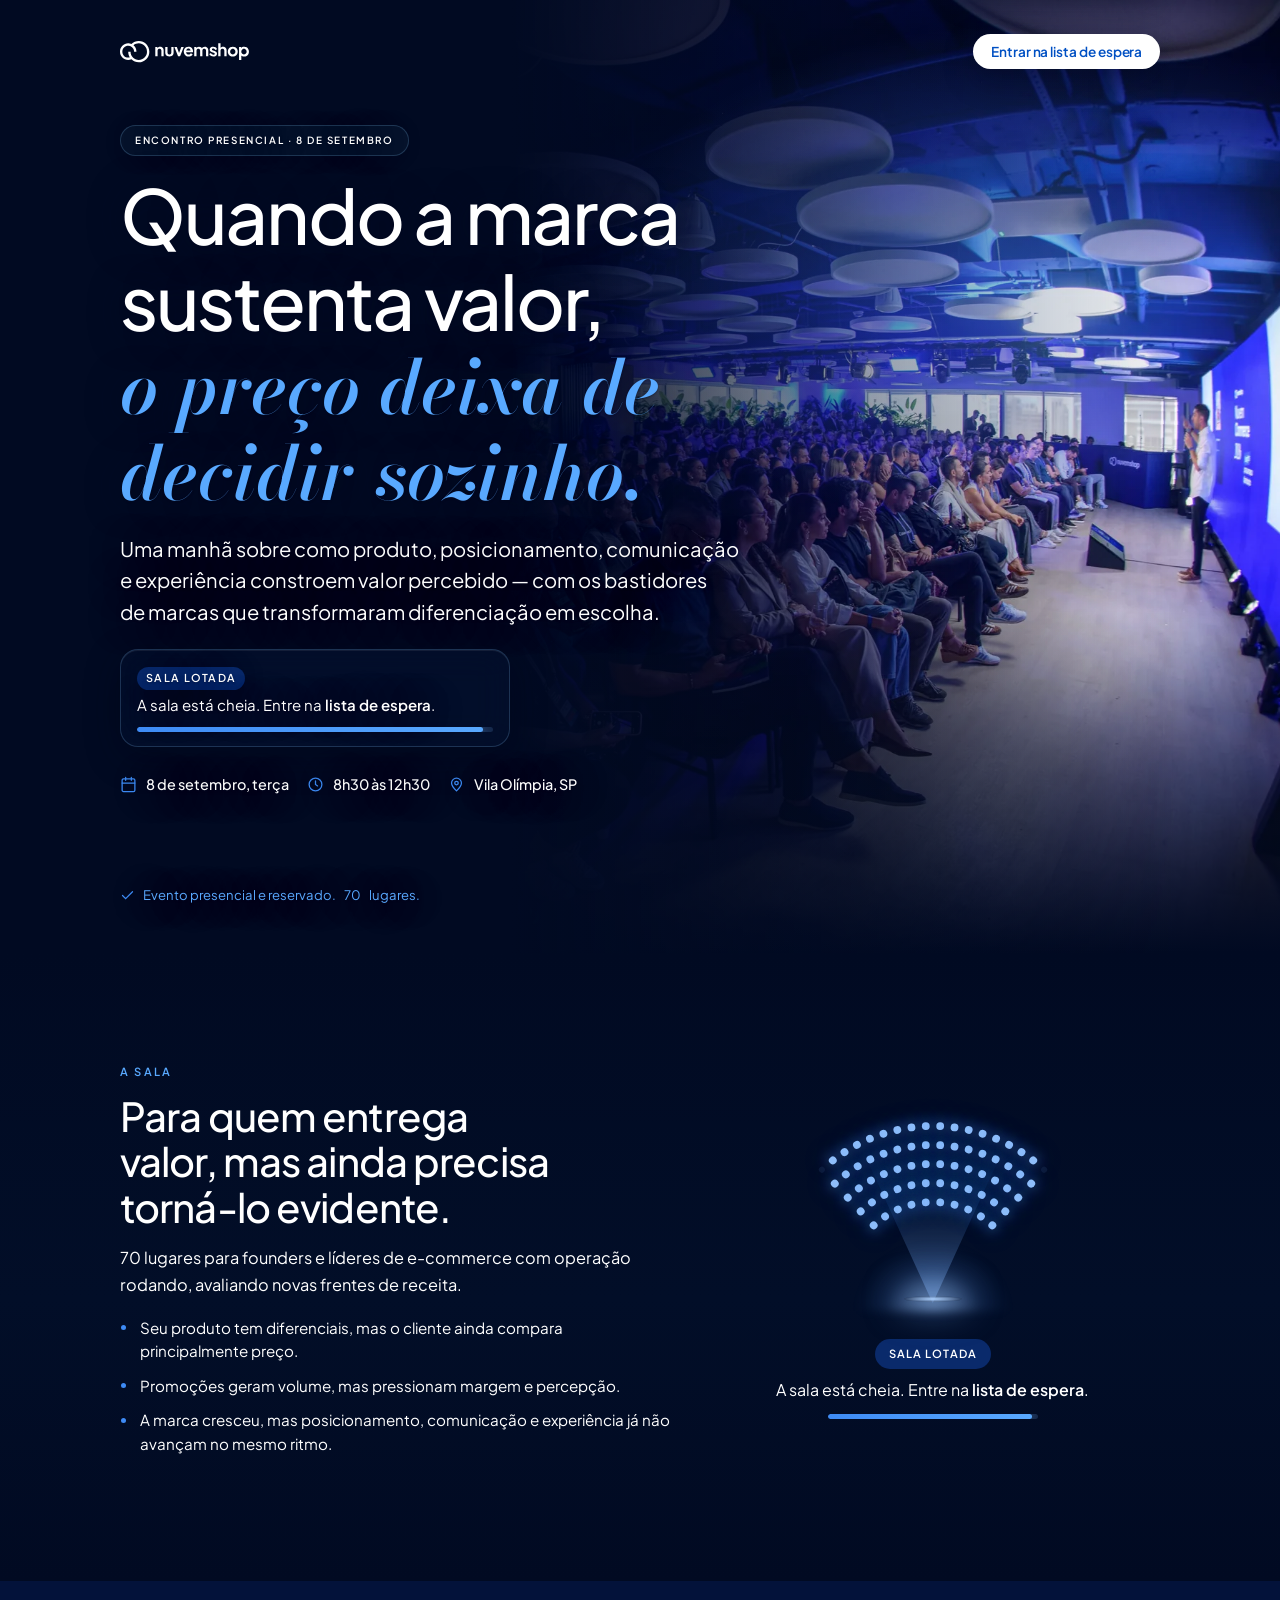
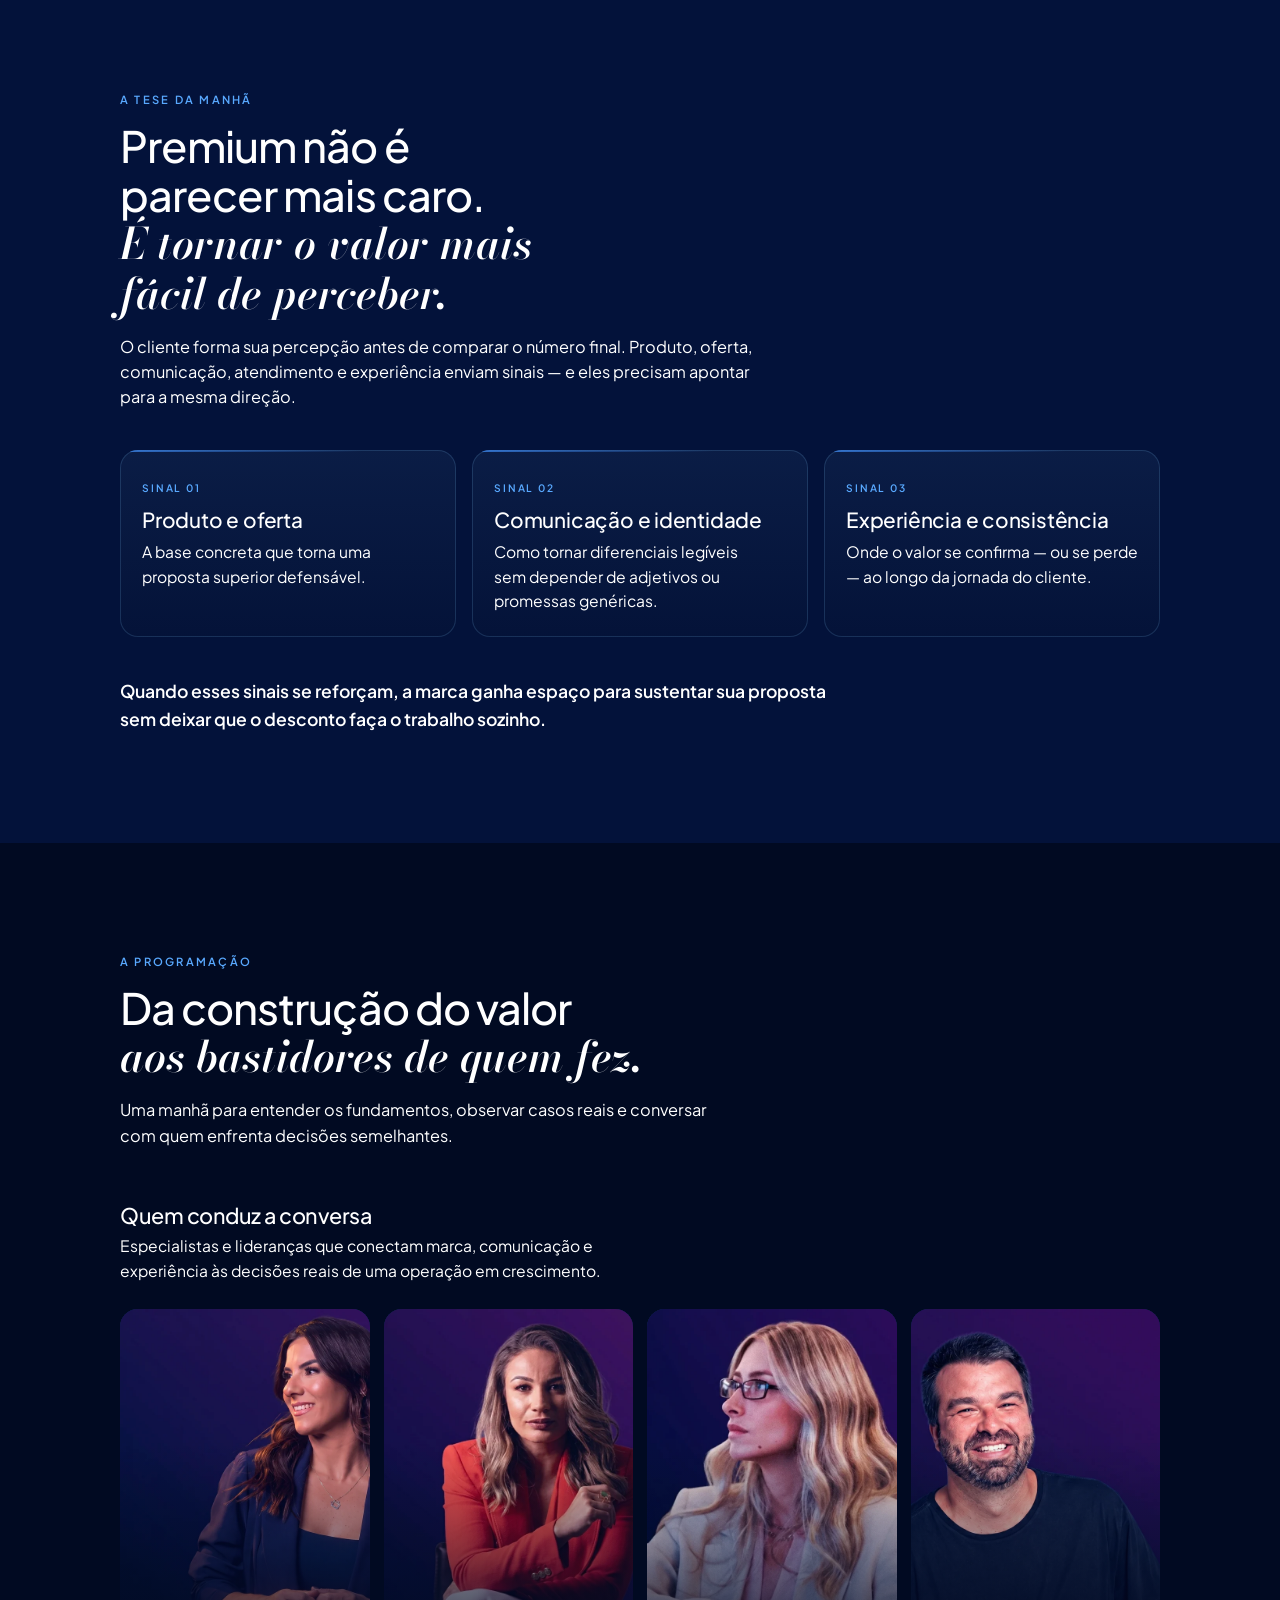
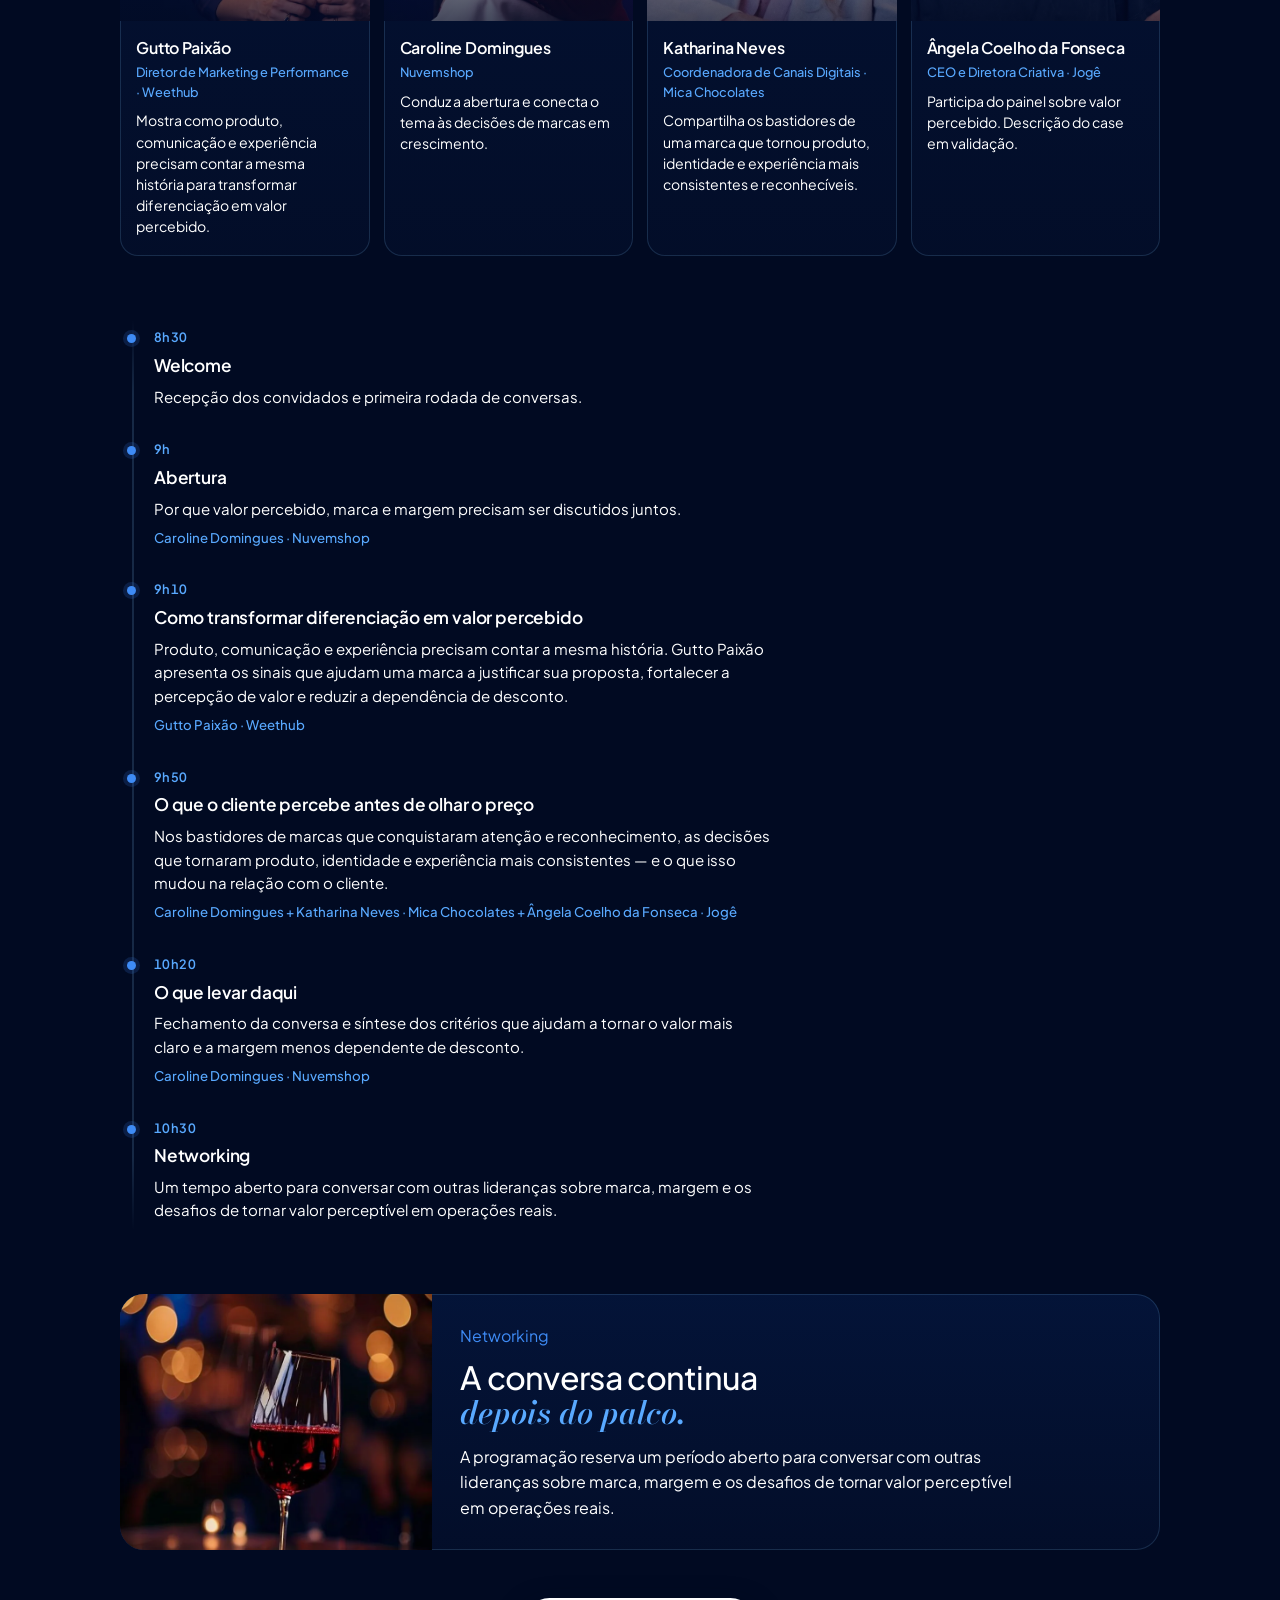
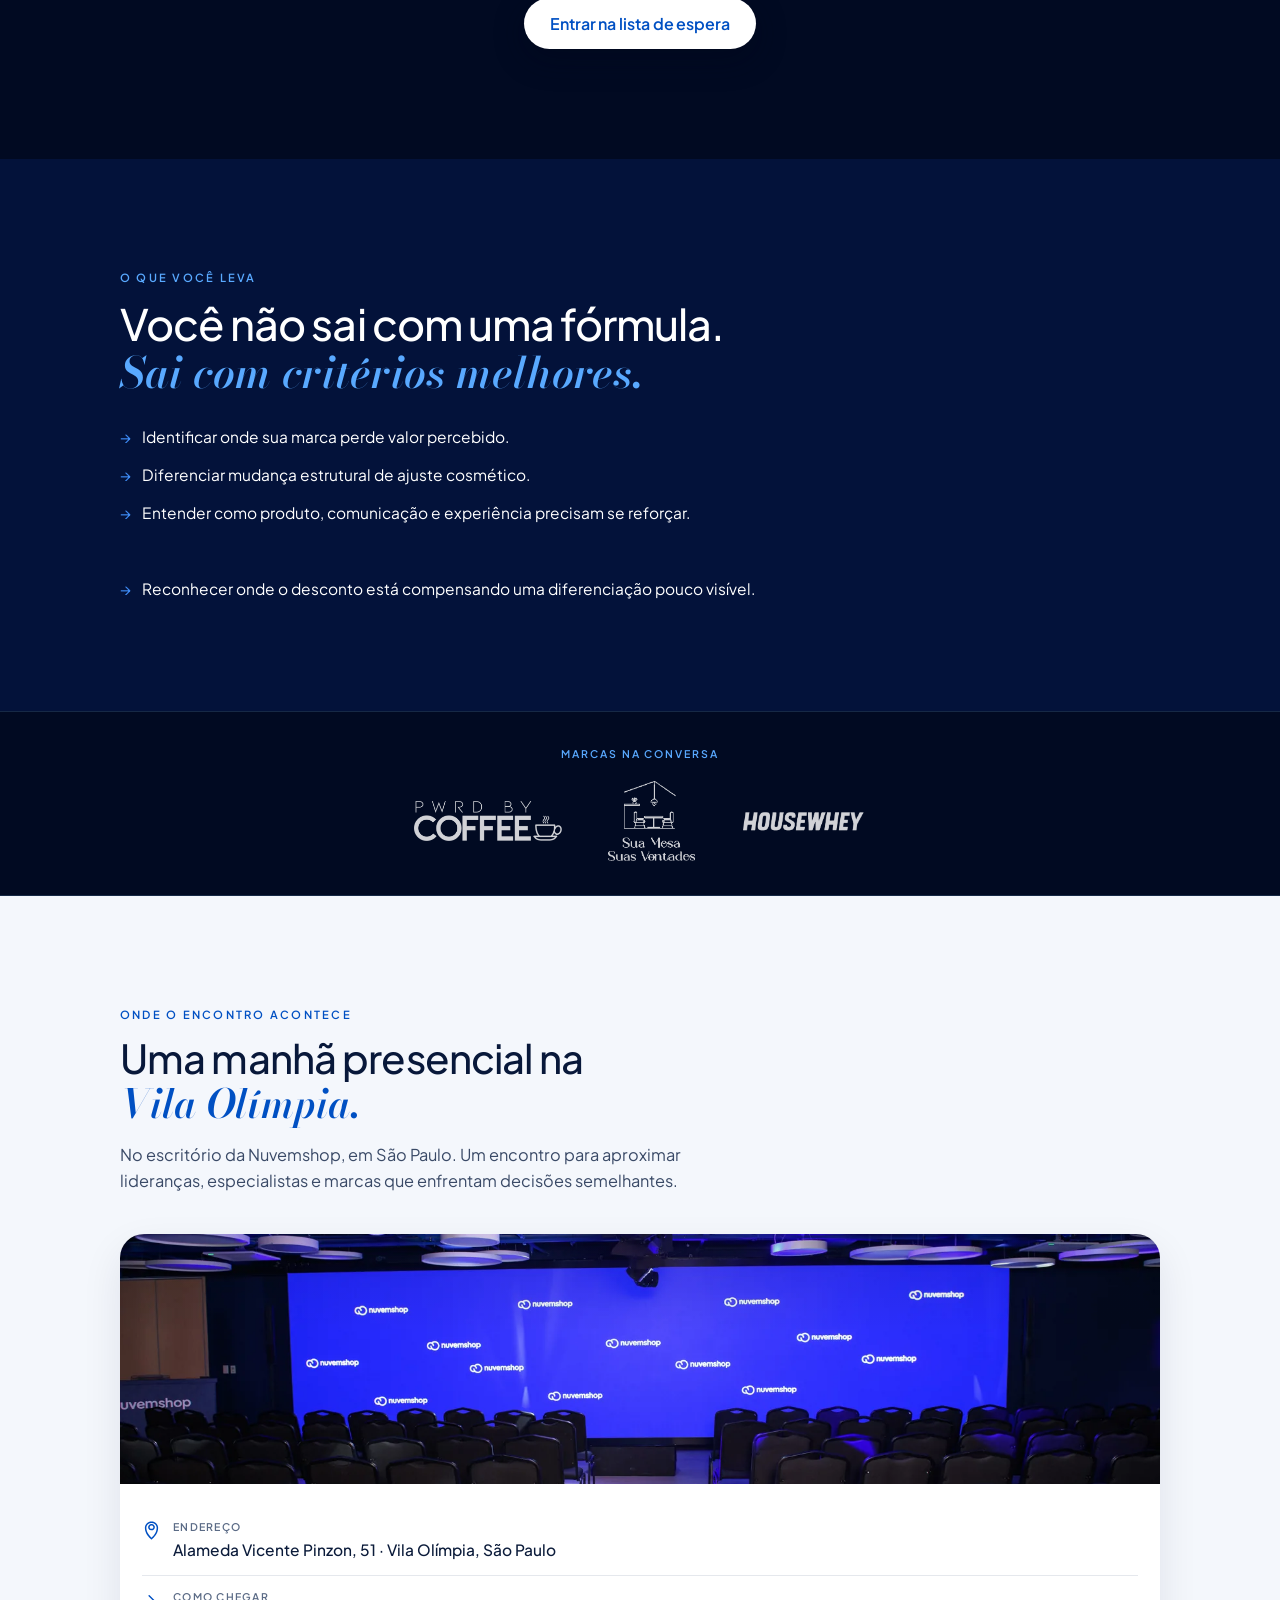
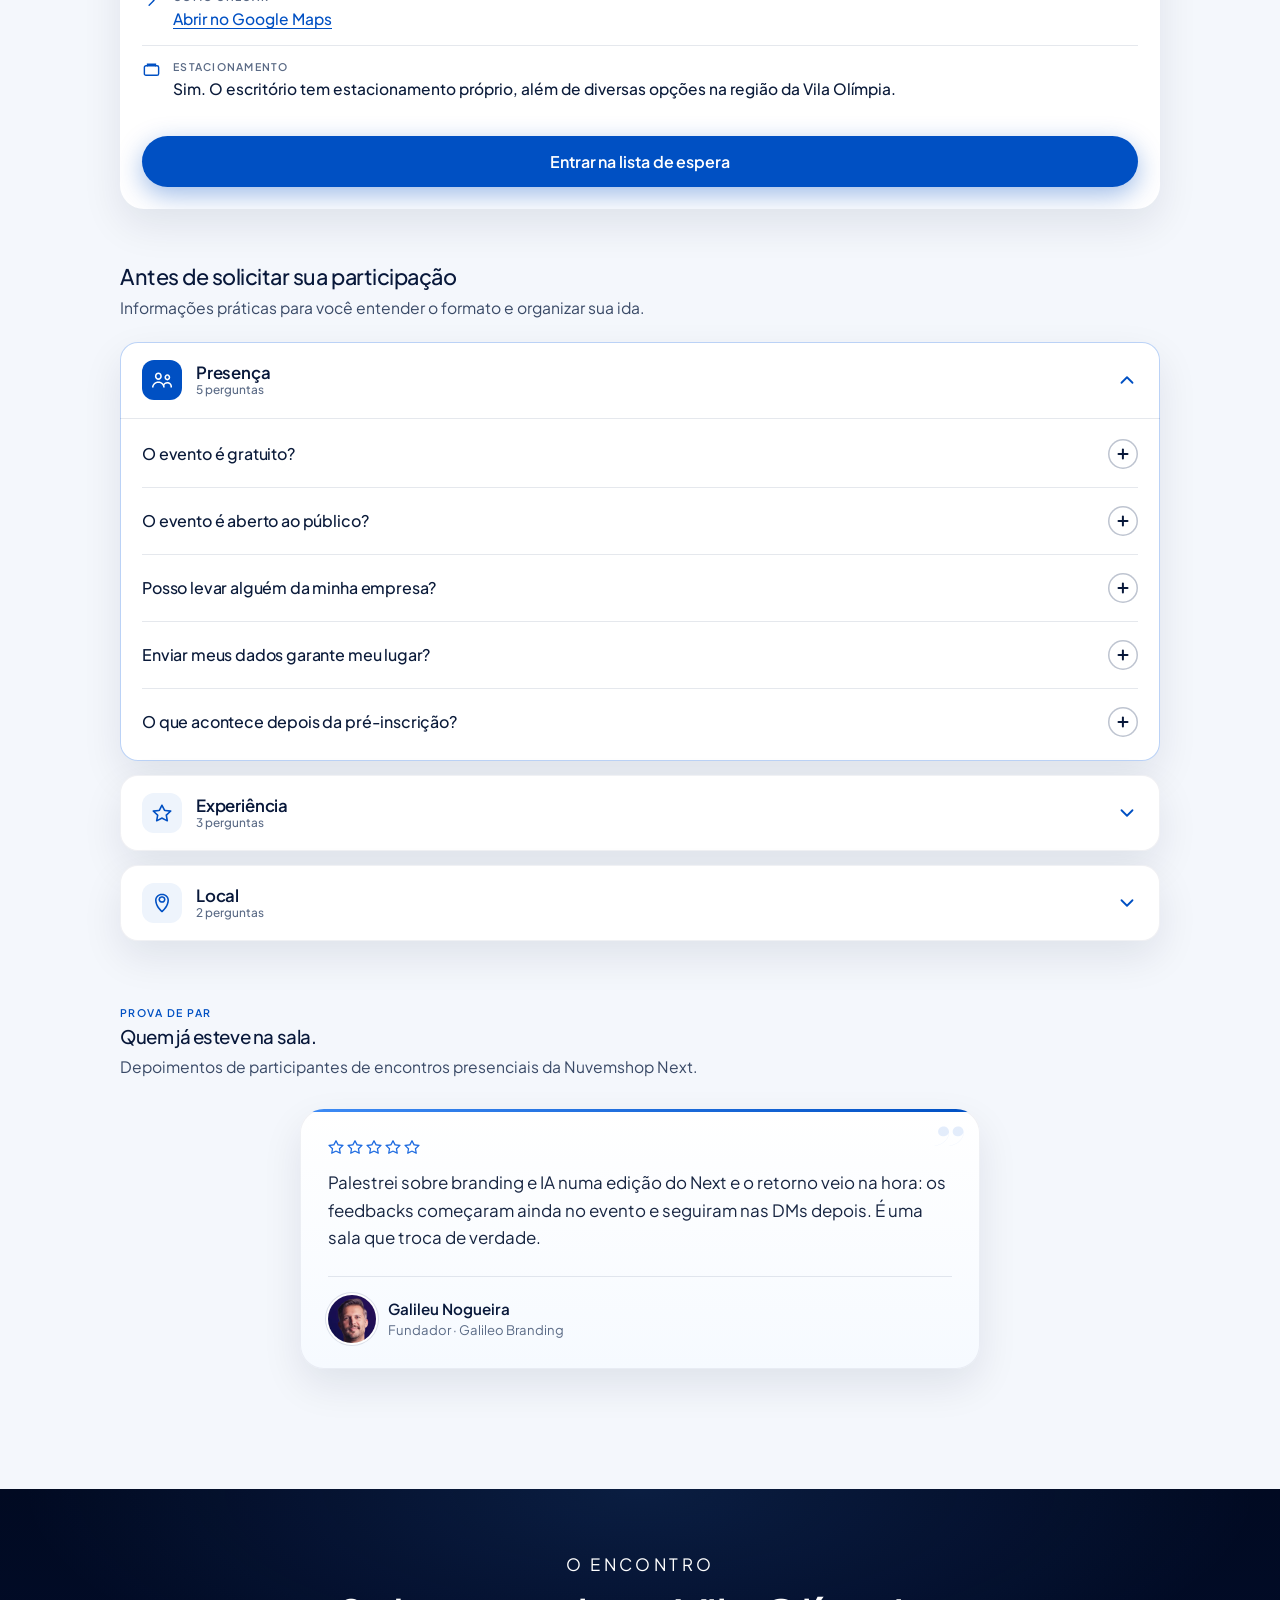
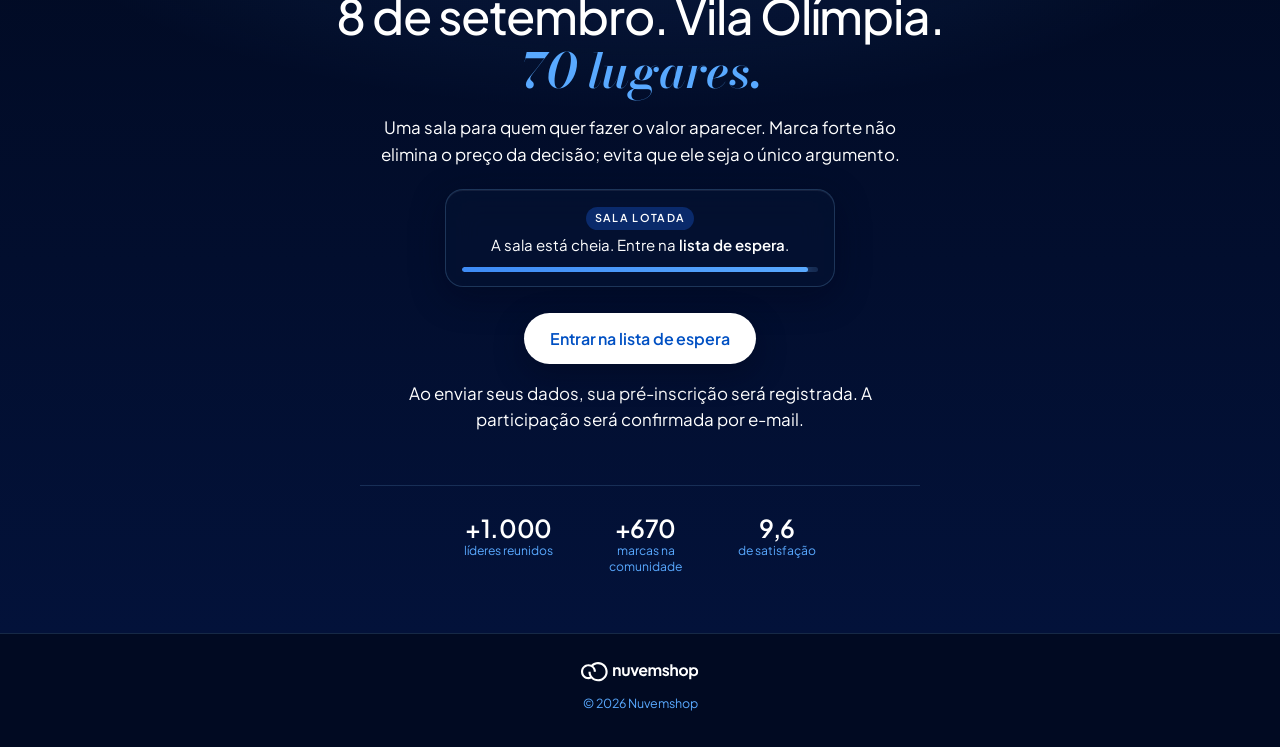
==== commit 44baccc6: "Corrige QA e curva da página 08/09" ====
--- a/evento-08-09-marca-valor.html
+++ b/evento-08-09-marca-valor.html
@@ -12,7 +12,7 @@
 <meta property="og:type" content="website">
 <meta property="og:title" content="Quando a marca sustenta valor | Nuvemshop Next">
 <meta property="og:description" content="Uma manhã presencial sobre como tornar diferenciais mais claros, fortalecer valor percebido e reduzir a dependência de desconto.">
-<meta property="og:image" content="https://ffidelis16.github.io/next-sessions-lp/evento-08-09-marca-valor.htmlog-eventos-nuvemshop-next.jpg">
+<meta property="og:image" content="https://ffidelis16.github.io/next-sessions-lp/og-eventos-nuvemshop-next.jpg">
 <meta property="og:image:width" content="1200">
 <meta property="og:image:height" content="630">
 <meta property="og:image:type" content="image/jpeg">
@@ -23,7 +23,7 @@
 <meta name="twitter:card" content="summary_large_image">
 <meta name="twitter:title" content="Quando a marca sustenta valor | Nuvemshop Next">
 <meta name="twitter:description" content="Uma manhã presencial sobre como tornar diferenciais mais claros, fortalecer valor percebido e reduzir a dependência de desconto.">
-<meta name="twitter:image" content="https://ffidelis16.github.io/next-sessions-lp/evento-08-09-marca-valor.htmlog-eventos-nuvemshop-next.jpg">
+<meta name="twitter:image" content="https://ffidelis16.github.io/next-sessions-lp/og-eventos-nuvemshop-next.jpg">
 <meta name="theme-color" content="#00102E">
 
 <!-- ===== GTM (Google Tag Manager) — camada de tags =====
@@ -52,10 +52,10 @@
   {"@type":"Question","name":"O evento é gratuito?","acceptedAnswer":{"@type":"Answer","text":"Sim. O encontro é gratuito e presencial, com lugares limitados."}},
   {"@type":"Question","name":"O evento é aberto ao público?","acceptedAnswer":{"@type":"Answer","text":"A página tem distribuição ampliada, mas a participação é voltada a lideranças e marcas com aderência ao tema do encontro."}},
   {"@type":"Question","name":"Posso levar alguém da minha empresa?","acceptedAnswer":{"@type":"Answer","text":"A disponibilidade para acompanhantes será informada na confirmação da participação."}},
-  {"@type":"Question","name":"Quero participar garante meu lugar?","acceptedAnswer":{"@type":"Answer","text":"Não. O envio registra sua pré-inscrição. A participação será confirmada por e-mail."}},
+  {"@type":"Question","name":"Enviar meus dados garante meu lugar?","acceptedAnswer":{"@type":"Answer","text":"Não. O envio registra sua pré-inscrição. A participação será confirmada por e-mail."}},
   {"@type":"Question","name":"O que acontece depois da pré-inscrição?","acceptedAnswer":{"@type":"Answer","text":"Você recebe por e-mail o retorno sobre a participação. Caso seja confirmada, enviaremos também a programação e os detalhes de acesso."}},
   {"@type":"Question","name":"O evento será gravado?","acceptedAnswer":{"@type":"Answer","text":"Não. O valor está em estar na sala."}},
-  {"@type":"Question","name":"Vai ter apresentação comercial?","acceptedAnswer":{"@type":"Answer","text":"Não. A noite é de conteúdo prático e troca entre pares."}},
+  {"@type":"Question","name":"Vai ter apresentação comercial?","acceptedAnswer":{"@type":"Answer","text":"Não. A manhã é de conteúdo prático e troca entre pares."}},
   {"@type":"Question","name":"Como funciona o networking?","acceptedAnswer":{"@type":"Answer","text":"Uma noite pensada para a troca, com degustação de vinho guiada por sommelier."}},
   {"@type":"Question","name":"Onde acontece?","acceptedAnswer":{"@type":"Answer","text":"No escritório da Nuvemshop, na Vila Olímpia, São Paulo."}},
   {"@type":"Question","name":"Há estacionamento?","acceptedAnswer":{"@type":"Answer","text":"Sim. O escritório tem estacionamento próprio, além de diversas opções na região da Vila Olímpia."}}]
@@ -518,7 +518,7 @@
         <button class="btn btn-primary" data-open-form>Quero participar</button>
         <a class="btn btn-ghost" href="#playbook">Ver programação da manhã <svg class="btn__arw" aria-hidden="true" viewBox="0 0 24 24" fill="none" stroke="currentColor" stroke-width="2" stroke-linecap="round" stroke-linejoin="round"><path d="M5 12h14M13 6l6 6-6 6"/></svg></a>
       </div>
-      <p class="hero__micro reveal"><svg aria-hidden="true" viewBox="0 0 24 24" fill="none" stroke="currentColor" stroke-width="2" stroke-linecap="round"><path d="M20 6 9 17l-5-5"/></svg>Evento presencial e reservado. <span data-seats-total>60</span> lugares.</p>
+      <p class="hero__micro reveal"><svg aria-hidden="true" viewBox="0 0 24 24" fill="none" stroke="currentColor" stroke-width="2" stroke-linecap="round"><path d="M20 6 9 17l-5-5"/></svg>Evento presencial e reservado. <span data-seats-total>70</span> lugares.</p>
     </div>
   </div>
 </header>
@@ -530,7 +530,7 @@
       <div class="sala__copy reveal">
         <p class="eyebrow">A sala</p>
         <h2>Para quem entrega valor, mas ainda precisa torná-lo evidente.</h2>
-        <p class="sala__lead"><span data-seats-total>60</span> lugares para founders e líderes de e-commerce com operação rodando, avaliando novas frentes de receita.</p>
+        <p class="sala__lead"><span data-seats-total>70</span> lugares para founders e líderes de e-commerce com operação rodando, avaliando novas frentes de receita.</p>
         <ul class="sala__mirrors">
           <li>Seu produto tem diferenciais, mas o cliente ainda compara principalmente preço.</li>
           <li>Promoções geram volume, mas pressionam margem e percepção.</li>
@@ -559,9 +559,9 @@
     <h2 class="reveal">Premium não é parecer mais caro. <span class="win">É tornar o valor mais fácil de perceber.</span></h2>
     <p class="tese__teto reveal">O cliente forma sua percepção antes de comparar o número final. Produto, oferta, comunicação, atendimento e experiência enviam sinais — e eles precisam apontar para a mesma direção.</p>
     <div class="models">
-      <article class="model reveal"><span class="model__k">Modelo 01</span><h3 class="model__t">Produto e oferta</h3><p class="model__d">A base concreta que torna uma proposta superior defensável.</p></article>
-      <article class="model reveal"><span class="model__k">Modelo 02</span><h3 class="model__t">Comunicação e identidade</h3><p class="model__d">Como tornar diferenciais legíveis sem depender de adjetivos ou promessas genéricas.</p></article>
-      <article class="model reveal"><span class="model__k">Modelo 03</span><h3 class="model__t">Experiência e consistência</h3><p class="model__d">Onde o valor se confirma — ou se perde — ao longo da jornada do cliente.</p></article>
+      <article class="model reveal"><span class="model__k">Sinal 01</span><h3 class="model__t">Produto e oferta</h3><p class="model__d">A base concreta que torna uma proposta superior defensável.</p></article>
+      <article class="model reveal"><span class="model__k">Sinal 02</span><h3 class="model__t">Comunicação e identidade</h3><p class="model__d">Como tornar diferenciais legíveis sem depender de adjetivos ou promessas genéricas.</p></article>
+      <article class="model reveal"><span class="model__k">Sinal 03</span><h3 class="model__t">Experiência e consistência</h3><p class="model__d">Onde o valor se confirma — ou se perde — ao longo da jornada do cliente.</p></article>
     </div>
     <p class="tese__close reveal"><b>Quando esses sinais se reforçam, a marca ganha espaço para sustentar sua proposta sem deixar que o desconto faça o trabalho sozinho.</b></p>
   </div>
@@ -577,18 +577,18 @@
       <h3 class="reveal">Quem conduz a conversa</h3>
       <p class="speakers__sub reveal">Especialistas e lideranças que conectam marca, comunicação e experiência às decisões reais de uma operação em crescimento.</p>
       <div class="spk-grid">
-        <article class="spk reveal"><div class="spk__photo"><img src="speaker-amanda.webp" alt="Gutto Paixão, fundadora da PWRD by Coffee" loading="lazy" decoding="async"></div><div class="spk__info"><div class="spk__name">Gutto Paixão</div><div class="spk__role">Diretor de Marketing e Performance · Weethub</div><div class="spk__contrib">Mostra como produto, comunicação e experiência precisam contar a mesma história para transformar diferenciação em valor percebido.</div></div></article>
-        <article class="spk reveal"><div class="spk__photo"><img src="speaker-beatriz.webp" alt="Caroline Domingues, Nuvemshop" loading="lazy" decoding="async"></div><div class="spk__info"><div class="spk__name">Caroline Domingues</div><div class="spk__role">Nuvemshop</div><div class="spk__contrib">Conduz a abertura e conecta o tema às decisões de marcas em crescimento.</div></div></article>
-        <article class="spk reveal"><div class="spk__photo"><img src="speaker-carolina.webp" alt="Katharina Neves, Mica Chocolates" loading="lazy" decoding="async"></div><div class="spk__info"><div class="spk__name">Katharina Neves</div><div class="spk__role">Mica Chocolates</div><div class="spk__contrib">Compartilha os bastidores de uma marca que tornou produto, identidade e experiência mais consistentes e reconhecíveis.</div></div></article>
-        <article class="spk reveal"><div class="spk__photo"><img src="speaker-gustavo.webp" alt="Ângela Coelho da Fonseca, Nuvemshop" loading="lazy" decoding="async"></div><div class="spk__info"><div class="spk__name">Ângela Coelho da Fonseca</div><div class="spk__role">Nuvemshop</div><div class="spk__contrib">Participa do painel sobre valor percebido. Descrição do case em validação.</div></div></article>
+        <article class="spk reveal"><div class="spk__photo"><img src="speaker-amanda.webp" alt="Imagem provisória do card de Gutto Paixão" loading="lazy" decoding="async"></div><div class="spk__info"><div class="spk__name">Gutto Paixão</div><div class="spk__role">Diretor de Marketing e Performance · Weethub</div><div class="spk__contrib">Mostra como produto, comunicação e experiência precisam contar a mesma história para transformar diferenciação em valor percebido.</div></div></article>
+        <article class="spk reveal"><div class="spk__photo"><img src="speaker-beatriz.webp" alt="Imagem provisória do card de Caroline Domingues" loading="lazy" decoding="async"></div><div class="spk__info"><div class="spk__name">Caroline Domingues</div><div class="spk__role">Nuvemshop</div><div class="spk__contrib">Conduz a abertura e conecta o tema às decisões de marcas em crescimento.</div></div></article>
+        <article class="spk reveal"><div class="spk__photo"><img src="speaker-carolina.webp" alt="Imagem provisória do card de Katharina Neves" loading="lazy" decoding="async"></div><div class="spk__info"><div class="spk__name">Katharina Neves</div><div class="spk__role">Coordenadora de Canais Digitais · Mica Chocolates</div><div class="spk__contrib">Compartilha os bastidores de uma marca que tornou produto, identidade e experiência mais consistentes e reconhecíveis.</div></div></article>
+        <article class="spk reveal"><div class="spk__photo"><img src="speaker-gustavo.webp" alt="Imagem provisória do card de Ângela Coelho da Fonseca" loading="lazy" decoding="async"></div><div class="spk__info"><div class="spk__name">Ângela Coelho da Fonseca</div><div class="spk__role">CEO e Diretora Criativa · Jogê</div><div class="spk__contrib">Participa do painel sobre valor percebido. Descrição do case em validação.</div></div></article>
       </div>
     </div>
     <div class="timeline">
       <div class="tl reveal"><div class="tl__time">8h30</div><div class="tl__t">Welcome</div><div class="tl__d">Recepção dos convidados e primeira rodada de conversas.</div></div>
-      <div class="tl reveal"><div class="tl__time">9h</div><div class="tl__t">Abertura</div><div class="tl__d">Por que valor percebido, marca e margem precisam ser discutidos juntos.</div><div class="tl__who">Ângela Coelho da Fonseca · Nuvemshop</div></div>
-      <div class="tl reveal"><div class="tl__time">9h10</div><div class="tl__t">Como transformar diferenciação em valor percebido</div><div class="tl__d">Gutto Paixão abre os bastidores da PWRD by Coffee: as decisões que permitiram rodar Como transformar diferenciação em valor percebido em paralelo, e o que cada uma custou antes de dar certo.</div><div class="tl__who">Gutto Paixão · PWRD by Coffee</div></div>
-      <div class="tl reveal"><div class="tl__time">9h50</div><div class="tl__t">O que o cliente percebe antes de olhar o preço</div><div class="tl__d">Nos bastidores de marcas que conquistaram atenção e reconhecimento, as decisões que tornaram produto, identidade e experiência mais consistentes — e o que isso mudou na relação com o cliente.</div><div class="tl__who">Caroline Domingues (Nuvemshop) + Katharina Neves (Mica Chocolates) · Mediação: Ângela Coelho da Fonseca</div></div>
-      <div class="tl reveal"><div class="tl__time">10h20</div><div class="tl__t">O que levar daqui</div><div class="tl__d">Fechamento da conversa e principais critérios para comparar assinatura, Comunicação e identidade e exportação no seu contexto.</div><div class="tl__who">Ângela Coelho da Fonseca · Nuvemshop</div></div>
+      <div class="tl reveal"><div class="tl__time">9h</div><div class="tl__t">Abertura</div><div class="tl__d">Por que valor percebido, marca e margem precisam ser discutidos juntos.</div><div class="tl__who">Caroline Domingues · Nuvemshop</div></div>
+      <div class="tl reveal"><div class="tl__time">9h10</div><div class="tl__t">Como transformar diferenciação em valor percebido</div><div class="tl__d">Produto, comunicação e experiência precisam contar a mesma história. Gutto Paixão apresenta os sinais que ajudam uma marca a justificar sua proposta, fortalecer a percepção de valor e reduzir a dependência de desconto.</div><div class="tl__who">Gutto Paixão · Weethub</div></div>
+      <div class="tl reveal"><div class="tl__time">9h50</div><div class="tl__t">O que o cliente percebe antes de olhar o preço</div><div class="tl__d">Nos bastidores de marcas que conquistaram atenção e reconhecimento, as decisões que tornaram produto, identidade e experiência mais consistentes — e o que isso mudou na relação com o cliente.</div><div class="tl__who">Caroline Domingues + Katharina Neves · Mica Chocolates + Ângela Coelho da Fonseca · Jogê</div></div>
+      <div class="tl reveal"><div class="tl__time">10h20</div><div class="tl__t">O que levar daqui</div><div class="tl__d">Fechamento da conversa e síntese dos critérios que ajudam a tornar o valor mais claro e a margem menos dependente de desconto.</div><div class="tl__who">Caroline Domingues · Nuvemshop</div></div>
       <div class="tl reveal"><div class="tl__time">10h30</div><div class="tl__t">Networking</div><div class="tl__d">Um tempo aberto para conversar com outras lideranças sobre marca, margem e os desafios de tornar valor perceptível em operações reais.</div></div>
     </div>
     <div class="exp reveal">
@@ -611,7 +611,7 @@
     <p class="eyebrow reveal">O que você leva</p>
     <h2 class="reveal">Você não sai com uma fórmula. <span class="ac">Sai com critérios melhores.</span></h2>
     <ul class="leva__list">
-      <li class="reveal">Como avaliar se assinatura, Comunicação e identidade ou exportação faz sentido para o seu estágio atual.</li>
+      <li class="reveal">Identificar onde sua marca perde valor percebido.</li>
       <li class="reveal">Diferenciar mudança estrutural de ajuste cosmético.</li>
       <li class="reveal">Entender como produto, comunicação e experiência precisam se reforçar.</li>
       <li class="reveal">Avaliar quais sinais sustentam uma proposta premium.</li>
@@ -625,9 +625,9 @@
   <div class="wrap">
     <p class="marcas__label reveal">Marcas na conversa</p>
     <div class="marcas__row reveal">
-      <img class="marca-logo m-pwrd" src="logo-pwrd.png" alt="PWRD by Coffee" loading="lazy">
-      <img class="marca-logo m-suamesa" src="logo-suamesa.png" alt="Nuvemshop" loading="lazy">
-      <img class="marca-logo m-housewhey" src="logo-housewhey.png" alt="Mica Chocolates" loading="lazy">
+      <img class="marca-logo m-pwrd" src="logo-pwrd.png" alt="PWRD by Coffee — imagem provisória" loading="lazy">
+      <img class="marca-logo m-suamesa" src="logo-suamesa.png" alt="Sua Mesa Suas Vontades — imagem provisória" loading="lazy">
+      <img class="marca-logo m-housewhey" src="logo-housewhey.png" alt="Housewhey — imagem provisória" loading="lazy">
     </div>
   </div>
 </section>
@@ -662,7 +662,7 @@
             <details class="acc"><summary class="acc__btn">O evento é gratuito?<span class="acc__ico" aria-hidden="true"></span></summary><div class="acc__body">Sim. O encontro é gratuito e presencial, com lugares limitados.</div></details>
             <details class="acc"><summary class="acc__btn">O evento é aberto ao público?<span class="acc__ico" aria-hidden="true"></span></summary><div class="acc__body">A página tem distribuição ampliada, mas a participação é voltada a lideranças e marcas com aderência ao tema do encontro.</div></details>
             <details class="acc"><summary class="acc__btn">Posso levar alguém da minha empresa?<span class="acc__ico" aria-hidden="true"></span></summary><div class="acc__body">A disponibilidade para acompanhantes será informada na confirmação da participação.</div></details>
-            <details class="acc"><summary class="acc__btn">Quero participar garante meu lugar?<span class="acc__ico" aria-hidden="true"></span></summary><div class="acc__body">Não. O envio registra sua pré-inscrição. A participação será confirmada por e-mail.</div></details>
+            <details class="acc"><summary class="acc__btn">Enviar meus dados garante meu lugar?<span class="acc__ico" aria-hidden="true"></span></summary><div class="acc__body">Não. O envio registra sua pré-inscrição. A participação será confirmada por e-mail.</div></details>
             <details class="acc"><summary class="acc__btn">O que acontece depois da pré-inscrição?<span class="acc__ico" aria-hidden="true"></span></summary><div class="acc__body">Você recebe por e-mail o retorno sobre a participação. Caso seja confirmada, enviaremos também a programação e os detalhes de acesso.</div></details>
           </div>
         </details>
@@ -674,7 +674,7 @@
           </summary>
           <div class="faq__cat__body">
             <details class="acc"><summary class="acc__btn">O evento será gravado?<span class="acc__ico" aria-hidden="true"></span></summary><div class="acc__body">Não. O valor está em estar na sala.</div></details>
-            <details class="acc"><summary class="acc__btn">Vai ter apresentação comercial?<span class="acc__ico" aria-hidden="true"></span></summary><div class="acc__body">Não. A noite é de conteúdo prático e troca entre pares.</div></details>
+            <details class="acc"><summary class="acc__btn">Vai ter apresentação comercial?<span class="acc__ico" aria-hidden="true"></span></summary><div class="acc__body">Não. A manhã é de conteúdo prático e troca entre pares.</div></details>
             <details class="acc"><summary class="acc__btn">Como funciona o networking?<span class="acc__ico" aria-hidden="true"></span></summary><div class="acc__body">A programação reserva duas horas para conversas entre lideranças, especialistas e marcas participantes.</div></details>
           </div>
         </details>
@@ -715,7 +715,7 @@
   <div class="wrap">
     <div class="final reveal">
       <p class="eyebrow">O encontro</p>
-      <h2>8 de setembro. Vila Olímpia. <span class="ac"><span data-seats-total>60</span> lugares.</span></h2>
+      <h2>8 de setembro. Vila Olímpia. <span class="ac"><span data-seats-total>70</span> lugares.</span></h2>
       <p>Uma sala para quem quer fazer o valor aparecer. Marca forte não elimina o preço da decisão; evita que ele seja o único argumento.</p>
       <div class="occ">
         <div class="occ__meta"><span class="occ__state" data-seats-state>Sala reservada</span><div class="occ__count" data-seats-count></div></div>
@@ -763,7 +763,7 @@
 
 /* ===== 1. OCUPAÇÃO — agenda de disponibilidade aprovada pelo cliente.
    Cada marco entra na virada do respectivo dia D-N (00h, BRT).
-   Antes de D-45 a página permanece em 60; de D-1 até o início do evento, em 2.
+   Antes de D-35 a página permanece em 70; de D-1 até o início do evento, em 2.
    • TOTAL          → nº total de lugares
    • SCHEDULE       → pares [dias antes, lugares disponíveis]
    • LAST_THRESHOLD → abaixo ou igual vira "Últimos lugares"
@@ -772,8 +772,8 @@
 const SEAT={
   TOTAL: 70,
   EVENT:new Date('2026-09-08T08:30:00-03:00'),
-  EVENT_DAY:new Date('2026-08-26T00:00:00-03:00'),
-  SCHEDULE:[[45,60],[40,54],[35,53],[30,49],[25,42],[20,36],[15,29],[12,21],[10,16],[7,12],[5,8],[3,4],[1,2]],
+  EVENT_DAY:new Date('2026-09-08T00:00:00-03:00'),
+  SCHEDULE:[[35,48],[30,43],[25,37],[20,31],[15,24],[12,19],[10,15],[7,10],[5,7],[3,4],[1,2]],
   FORCE_STATE:null,
   LAST_THRESHOLD: 10
 };
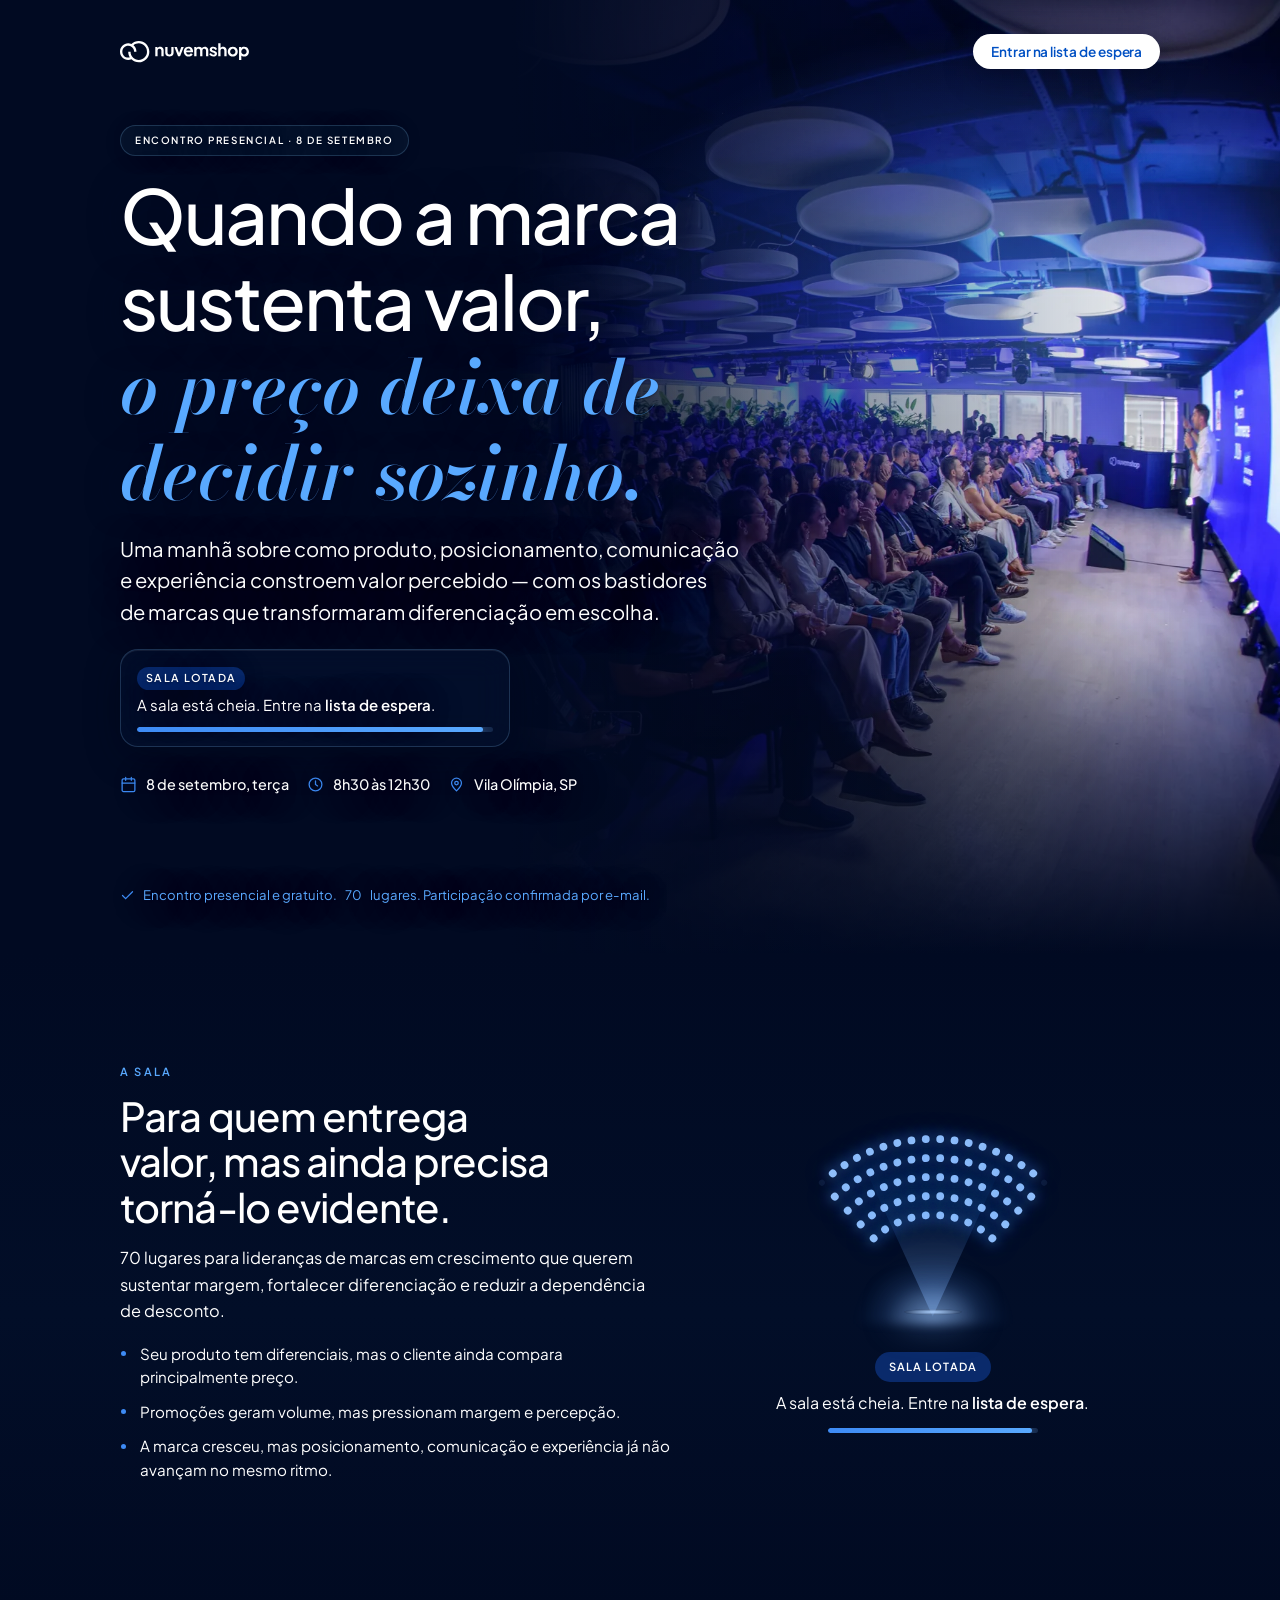
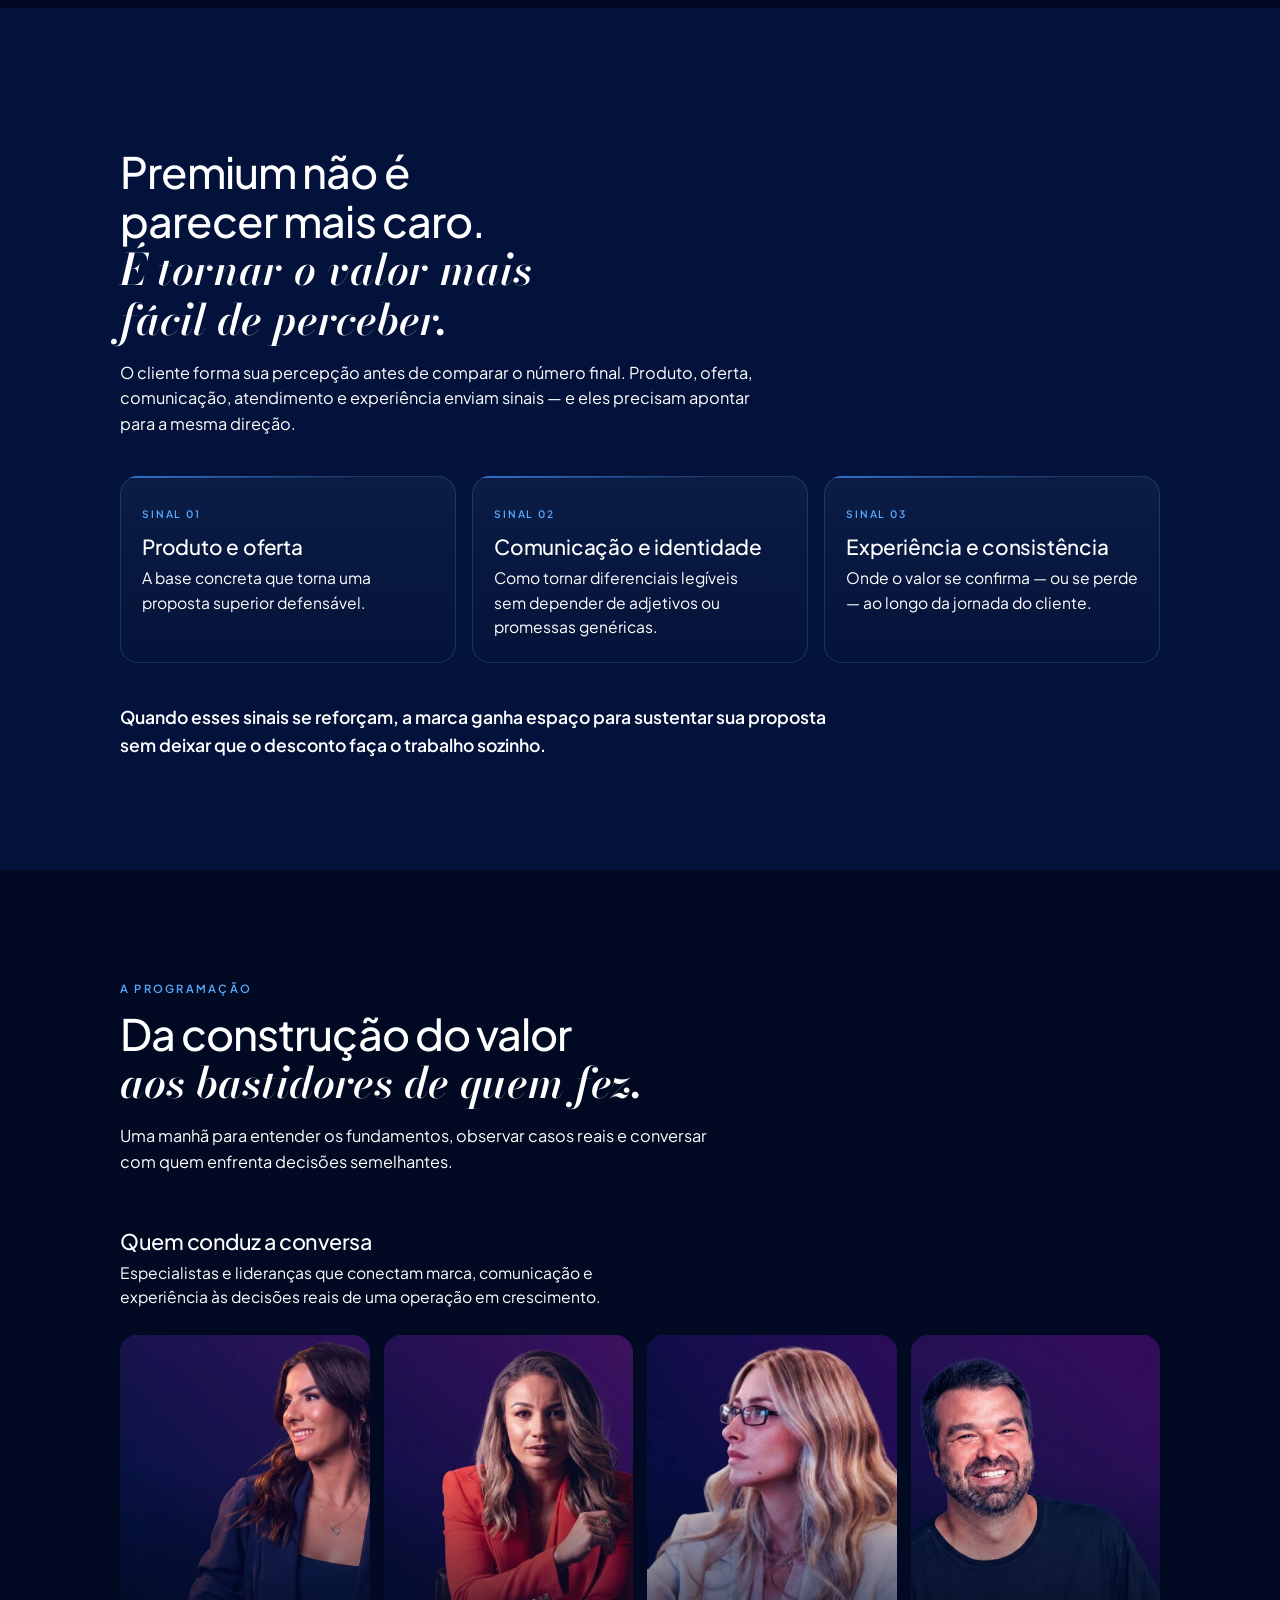
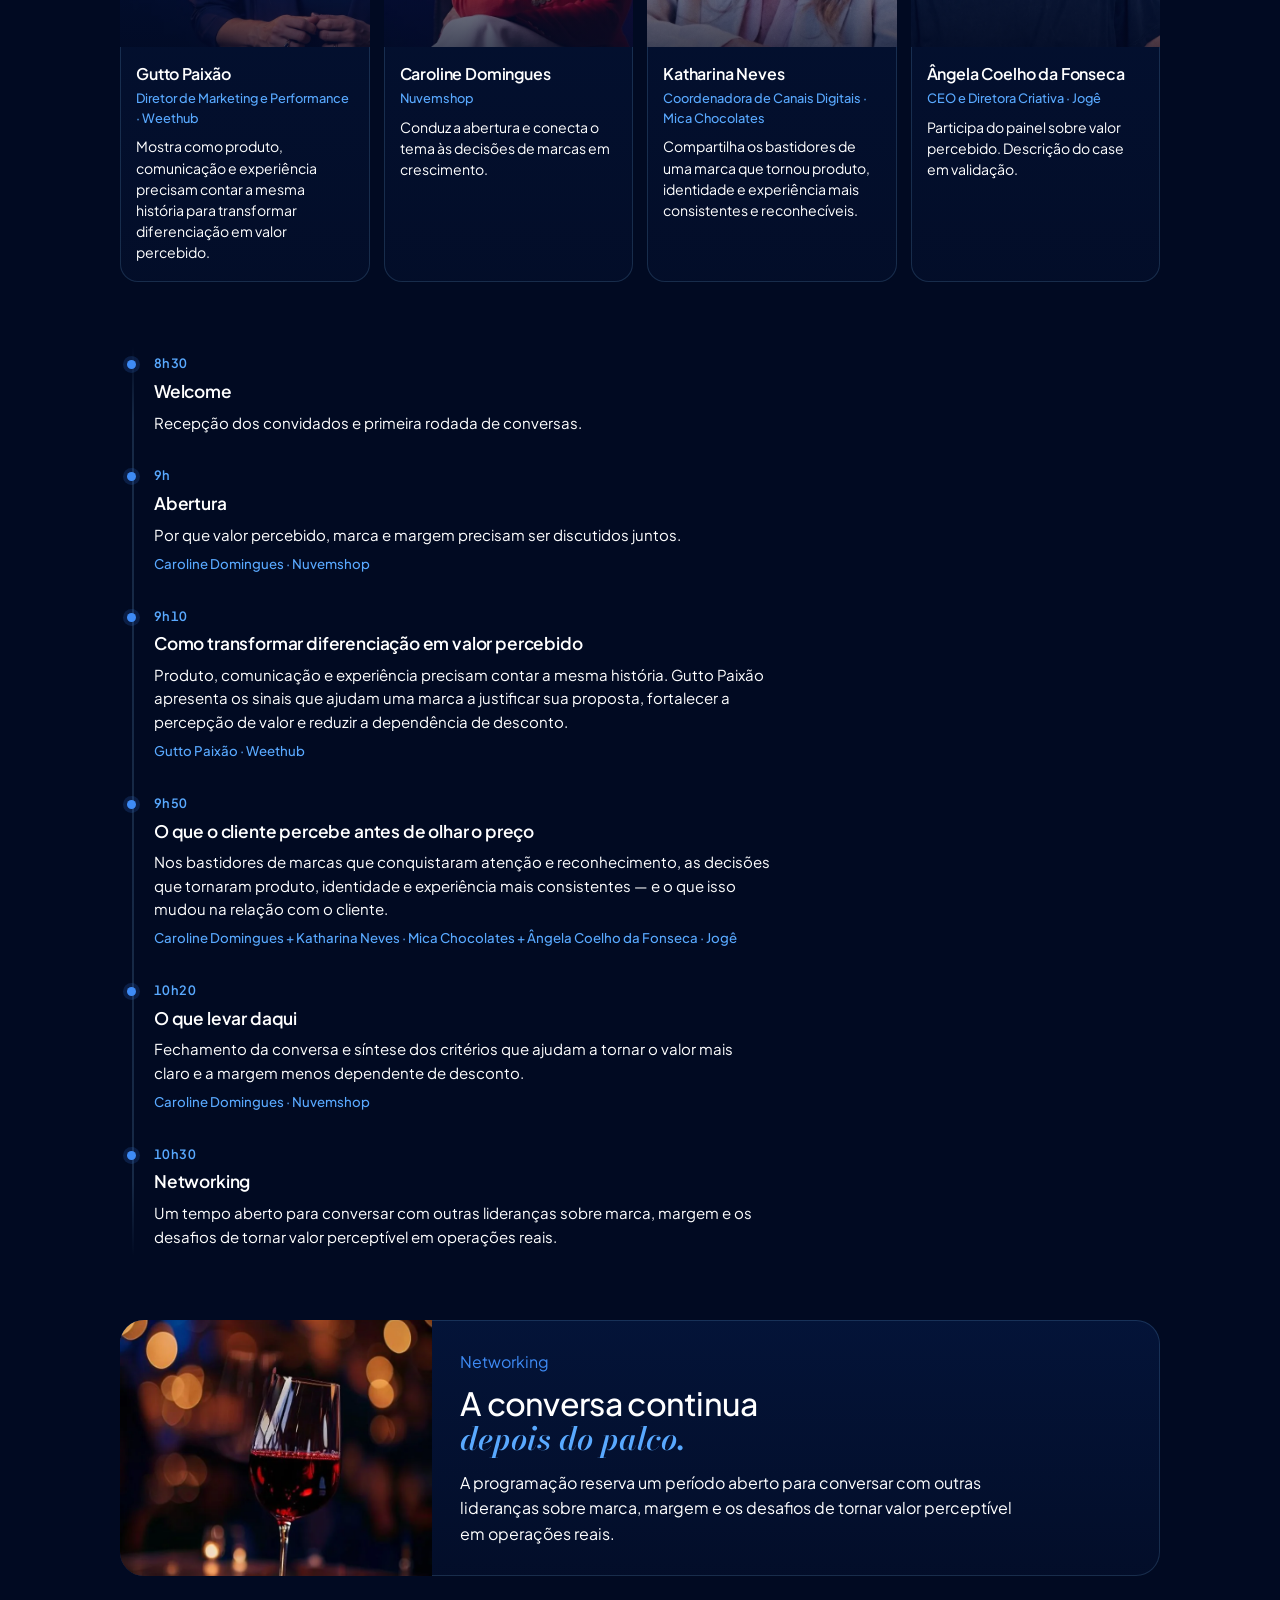
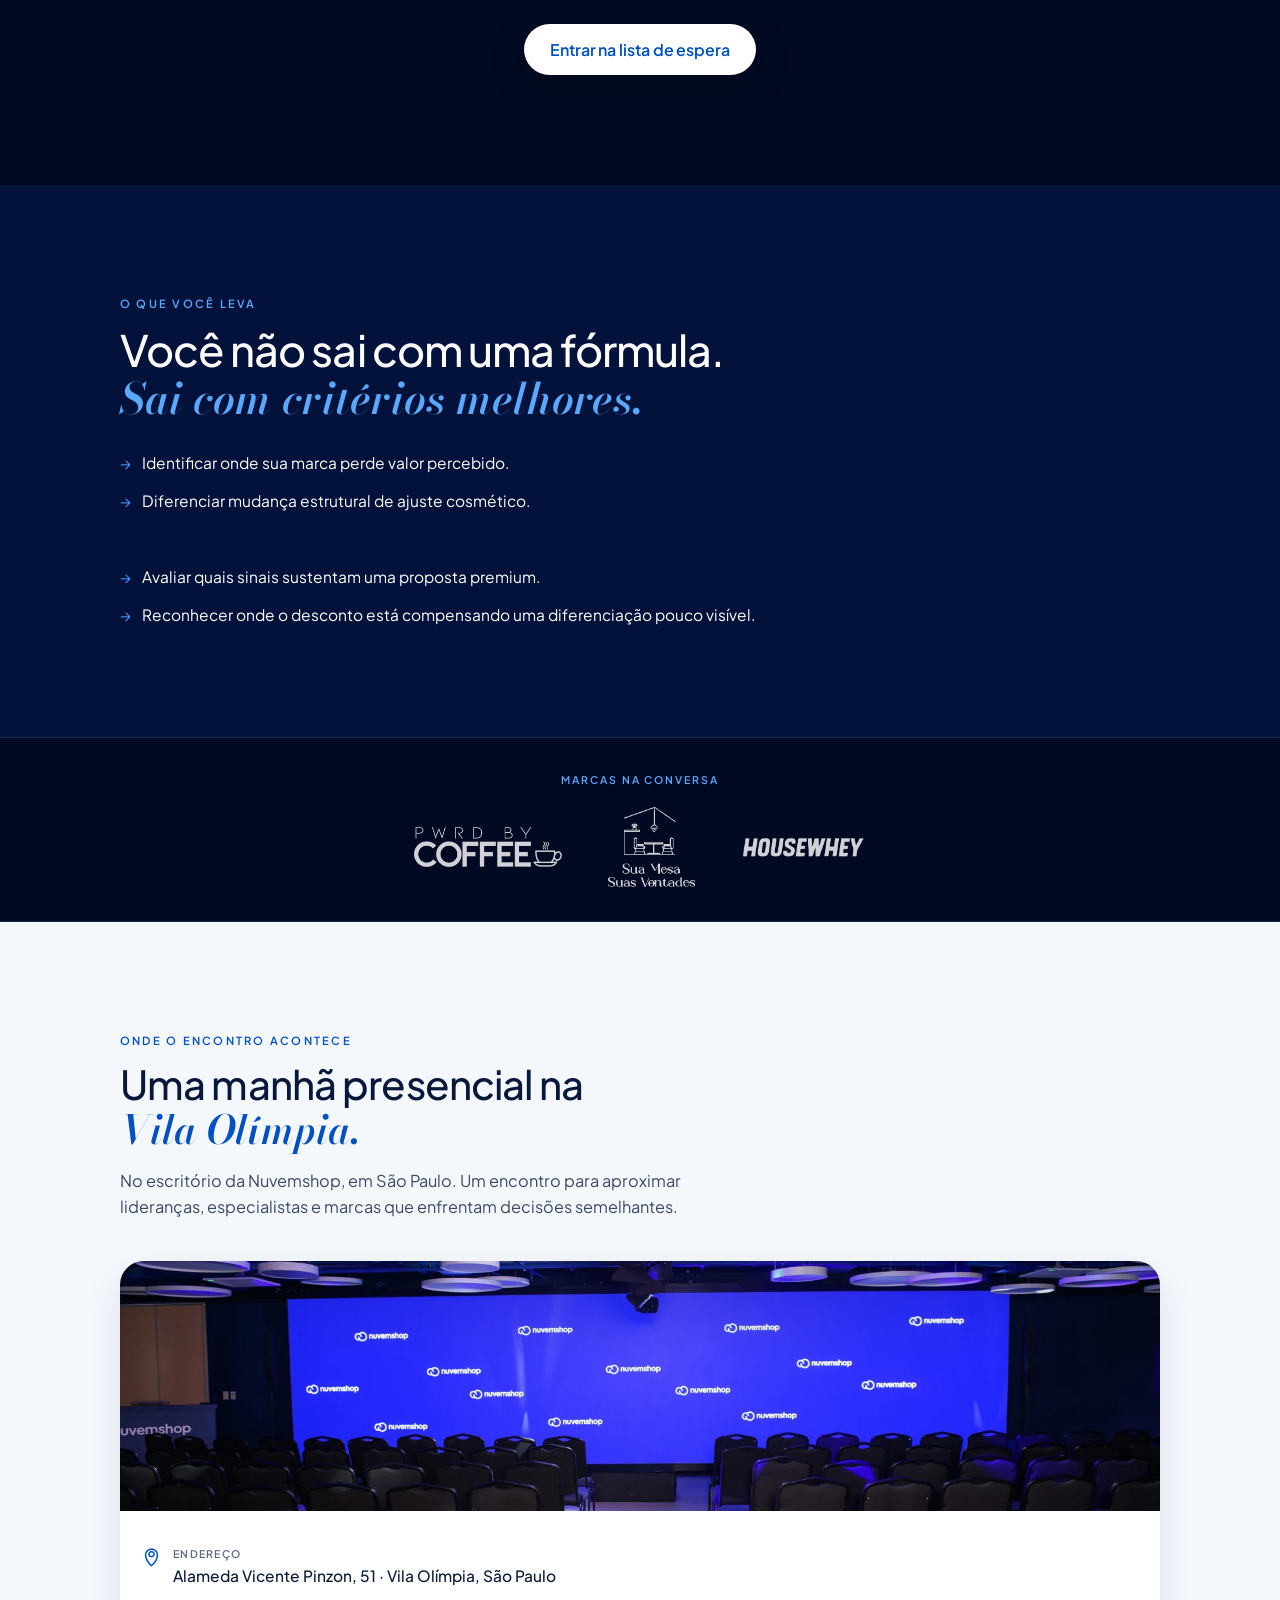
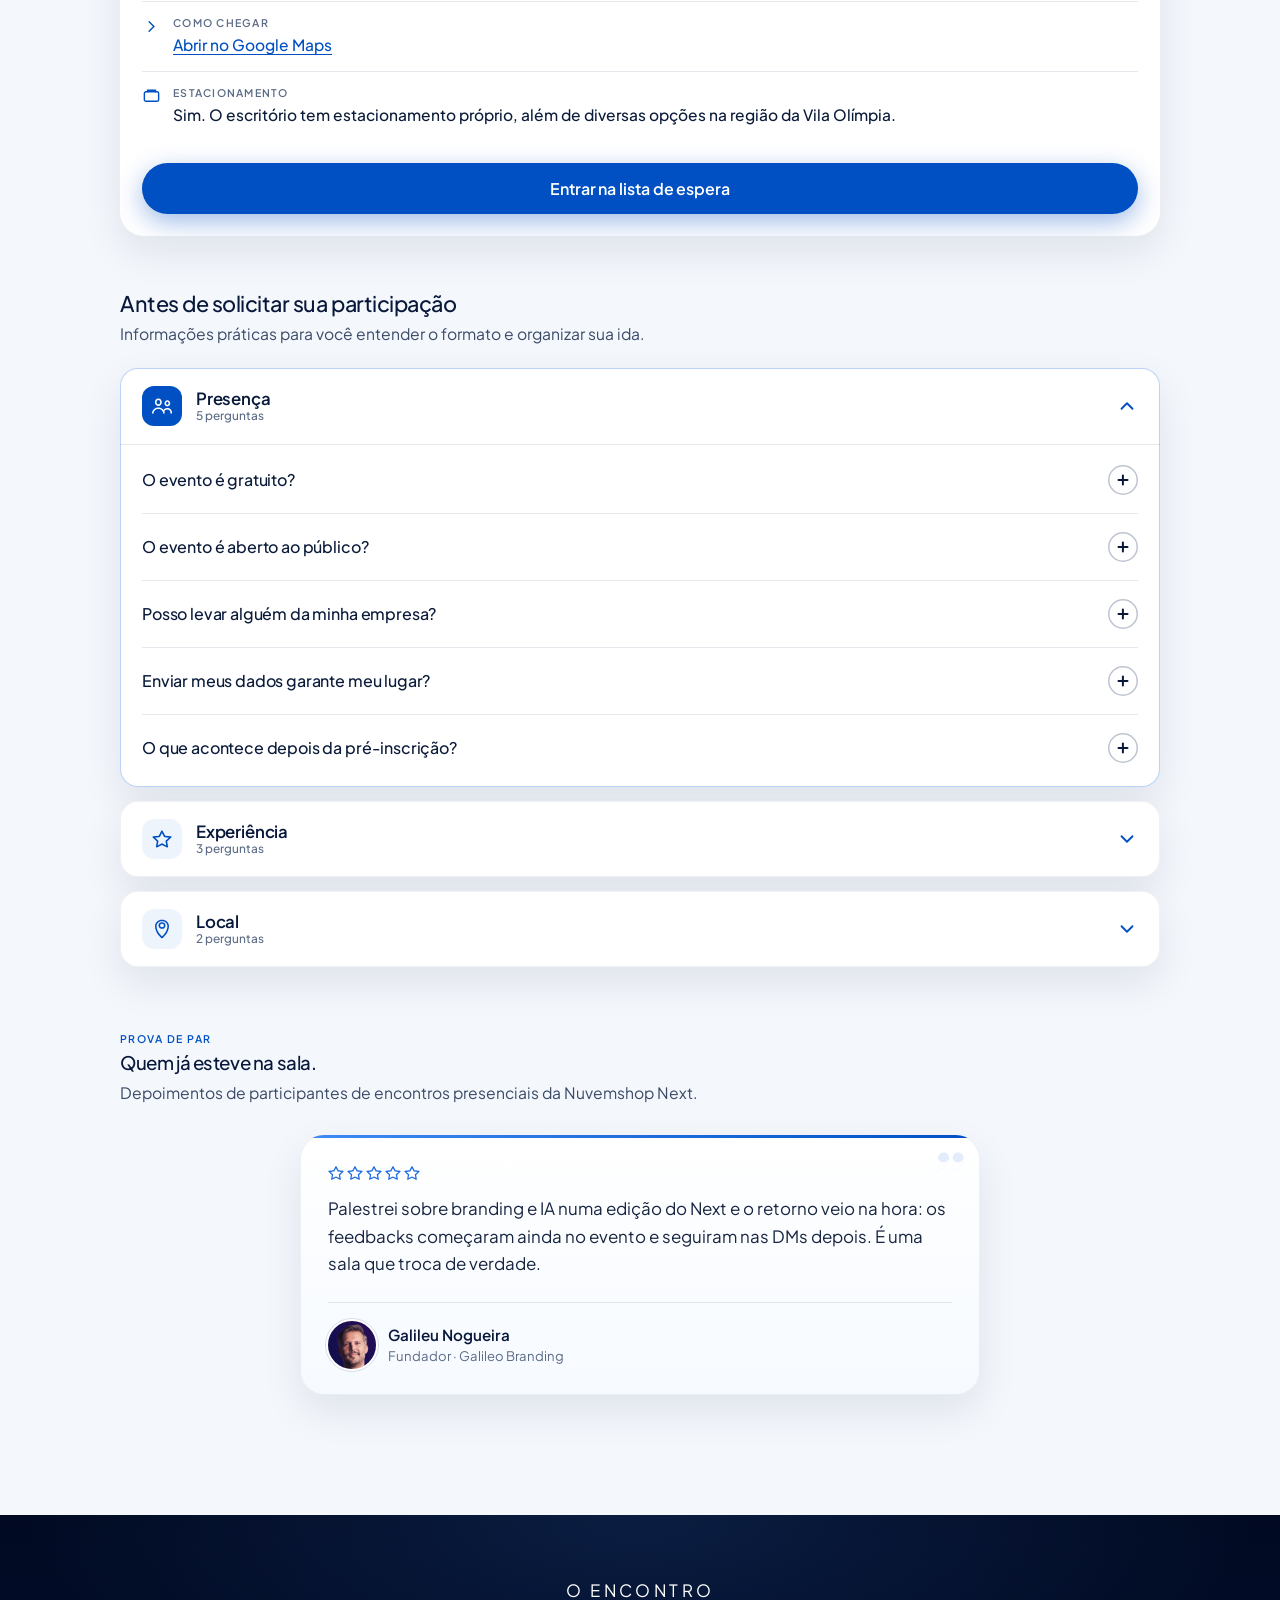
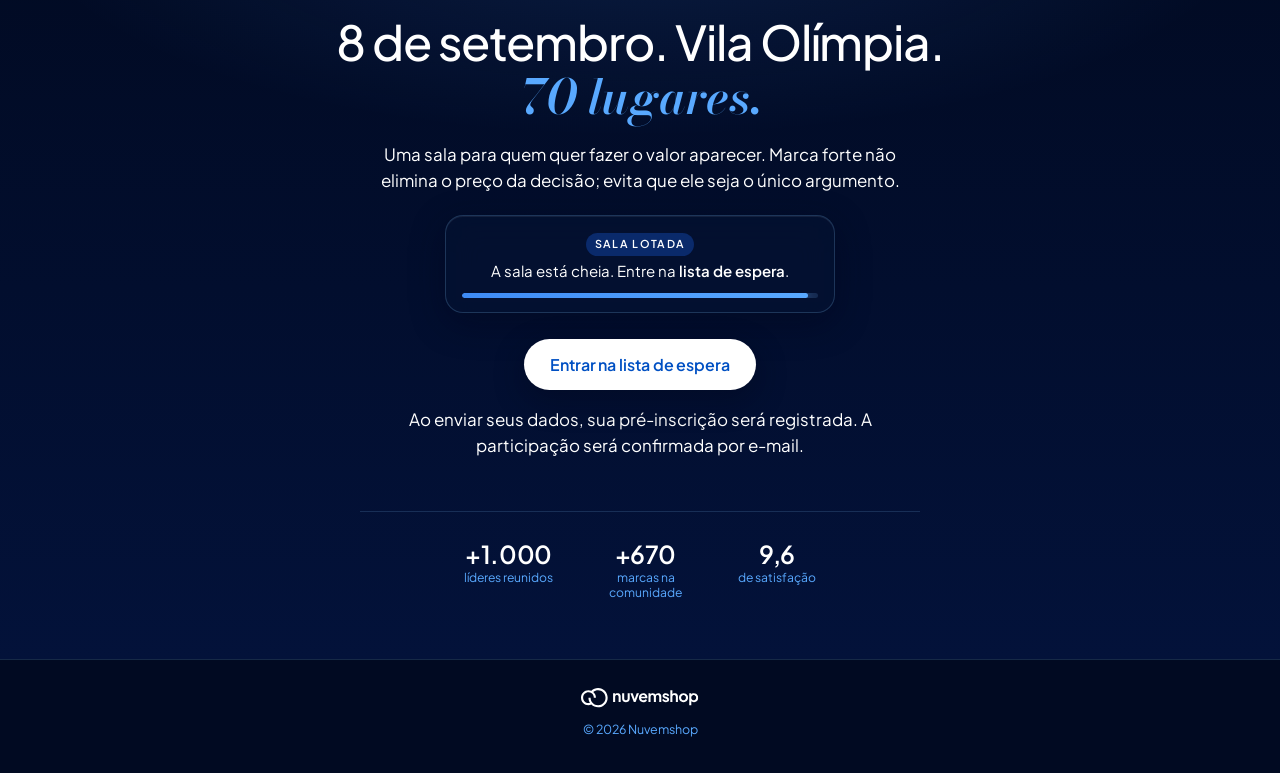
==== commit f25ae669: "Finaliza microcopy e qualificação da página 08/09" ====
--- a/evento-08-09-marca-valor.html
+++ b/evento-08-09-marca-valor.html
@@ -518,7 +518,7 @@
         <button class="btn btn-primary" data-open-form>Quero participar</button>
         <a class="btn btn-ghost" href="#playbook">Ver programação da manhã <svg class="btn__arw" aria-hidden="true" viewBox="0 0 24 24" fill="none" stroke="currentColor" stroke-width="2" stroke-linecap="round" stroke-linejoin="round"><path d="M5 12h14M13 6l6 6-6 6"/></svg></a>
       </div>
-      <p class="hero__micro reveal"><svg aria-hidden="true" viewBox="0 0 24 24" fill="none" stroke="currentColor" stroke-width="2" stroke-linecap="round"><path d="M20 6 9 17l-5-5"/></svg>Evento presencial e reservado. <span data-seats-total>70</span> lugares.</p>
+      <p class="hero__micro reveal"><svg aria-hidden="true" viewBox="0 0 24 24" fill="none" stroke="currentColor" stroke-width="2" stroke-linecap="round"><path d="M20 6 9 17l-5-5"/></svg>Encontro presencial e gratuito. <span data-seats-total>70</span> lugares. Participação confirmada por e-mail.</p>
     </div>
   </div>
 </header>
@@ -530,7 +530,7 @@
       <div class="sala__copy reveal">
         <p class="eyebrow">A sala</p>
         <h2>Para quem entrega valor, mas ainda precisa torná-lo evidente.</h2>
-        <p class="sala__lead"><span data-seats-total>70</span> lugares para founders e líderes de e-commerce com operação rodando, avaliando novas frentes de receita.</p>
+        <p class="sala__lead"><span data-seats-total>70</span> lugares para lideranças de marcas em crescimento que querem sustentar margem, fortalecer diferenciação e reduzir a dependência de desconto.</p>
         <ul class="sala__mirrors">
           <li>Seu produto tem diferenciais, mas o cliente ainda compara principalmente preço.</li>
           <li>Promoções geram volume, mas pressionam margem e percepção.</li>
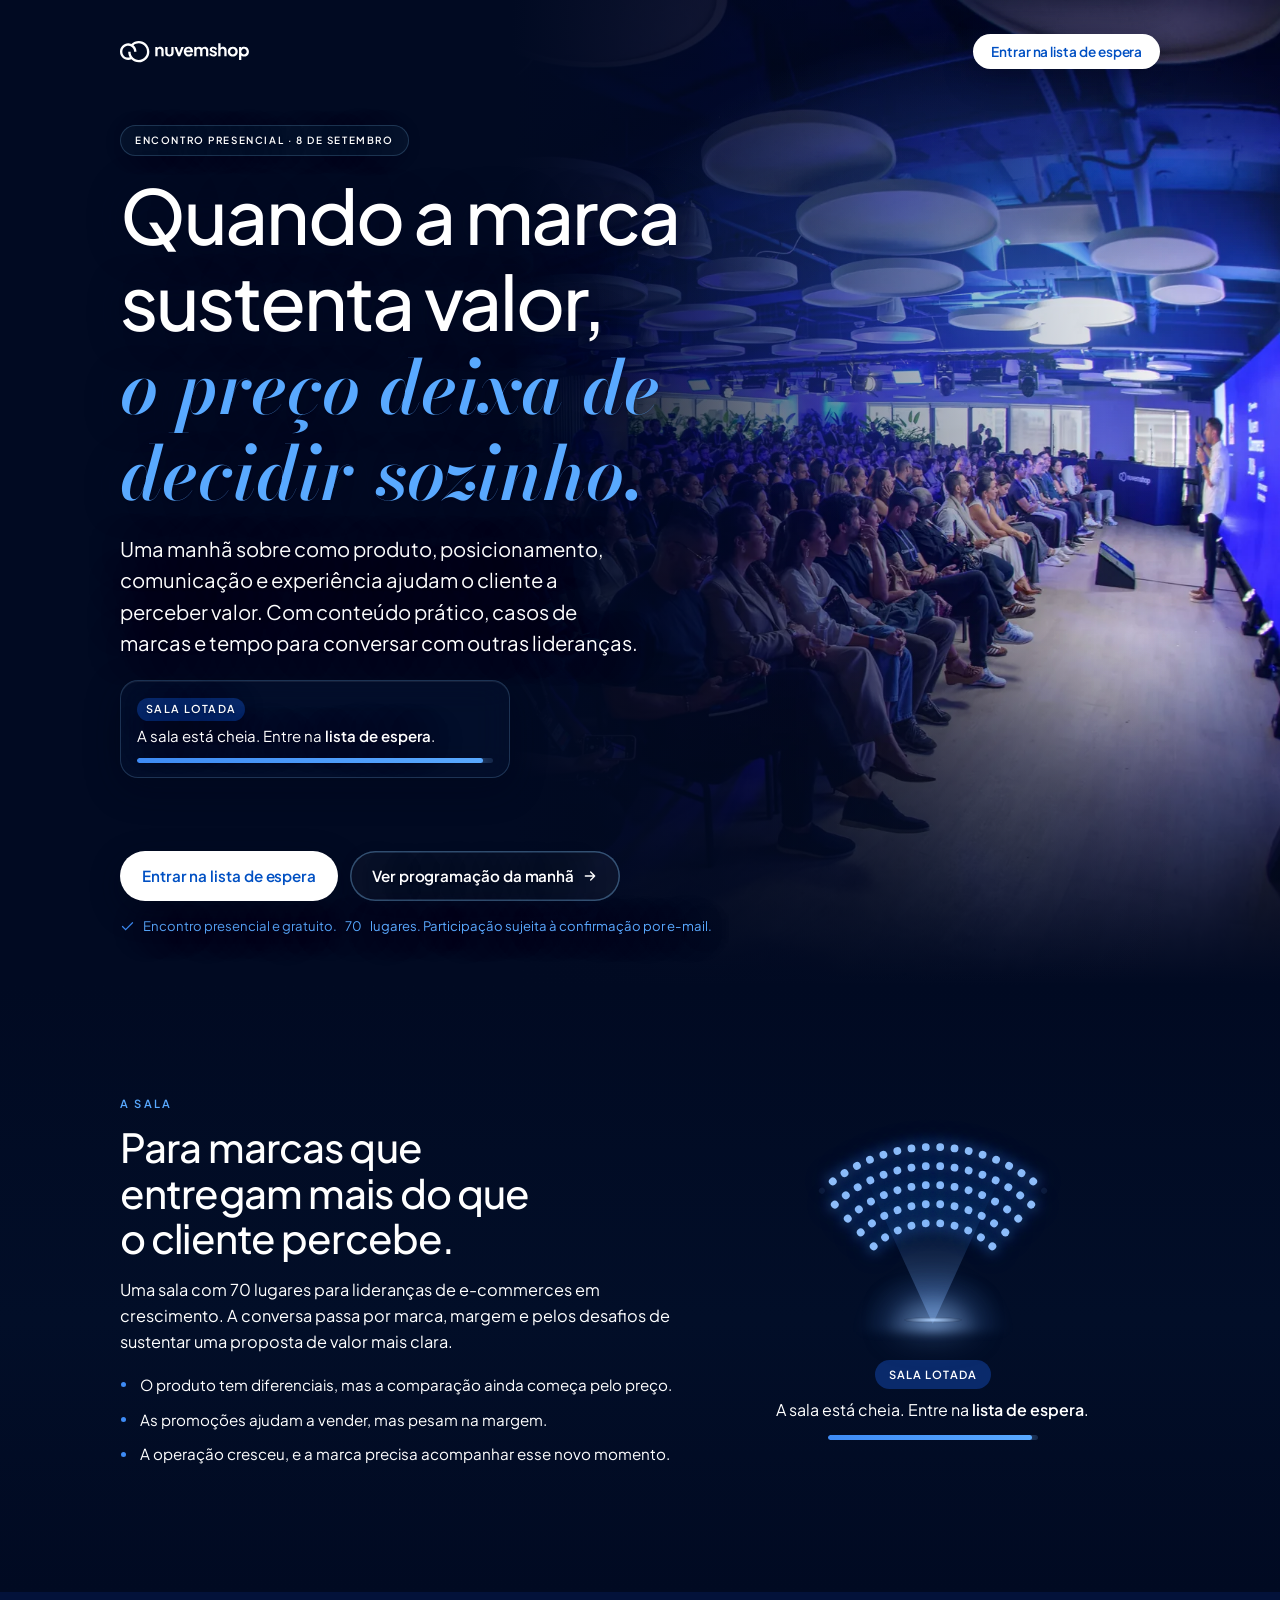
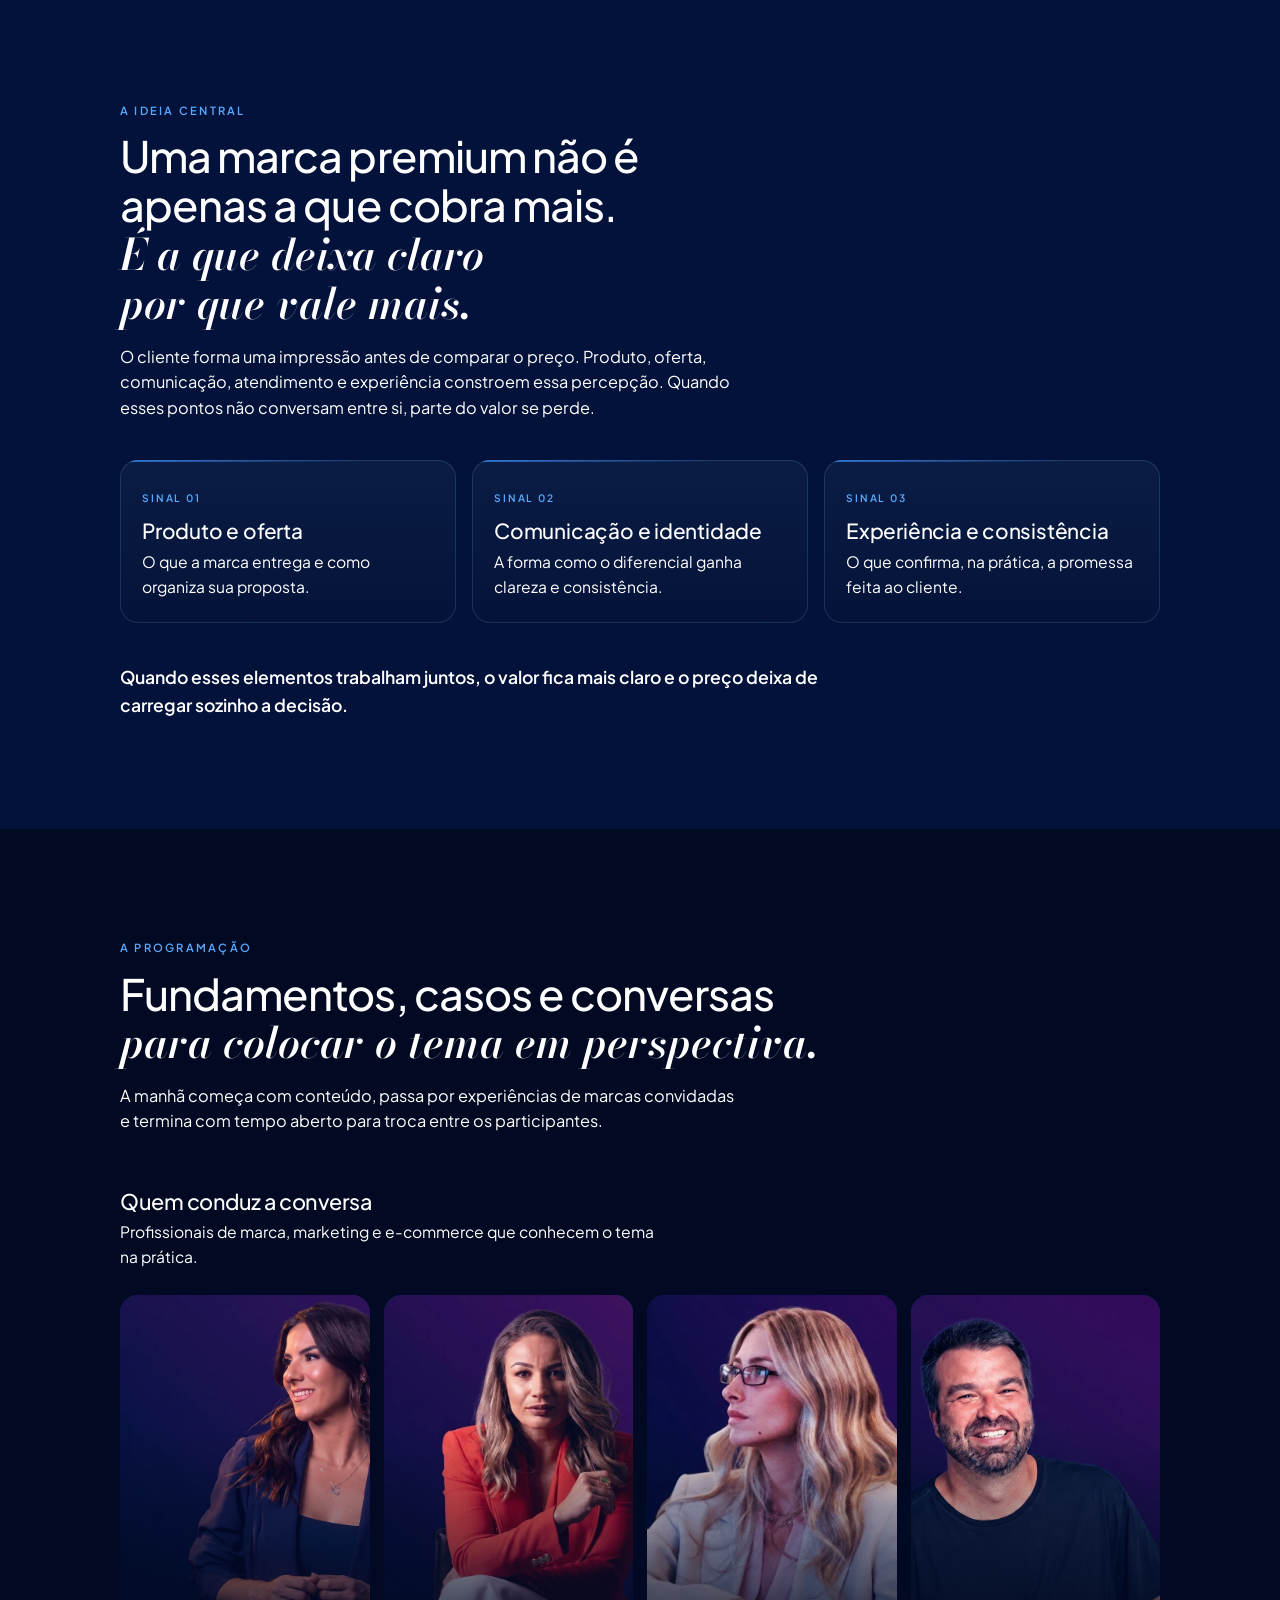
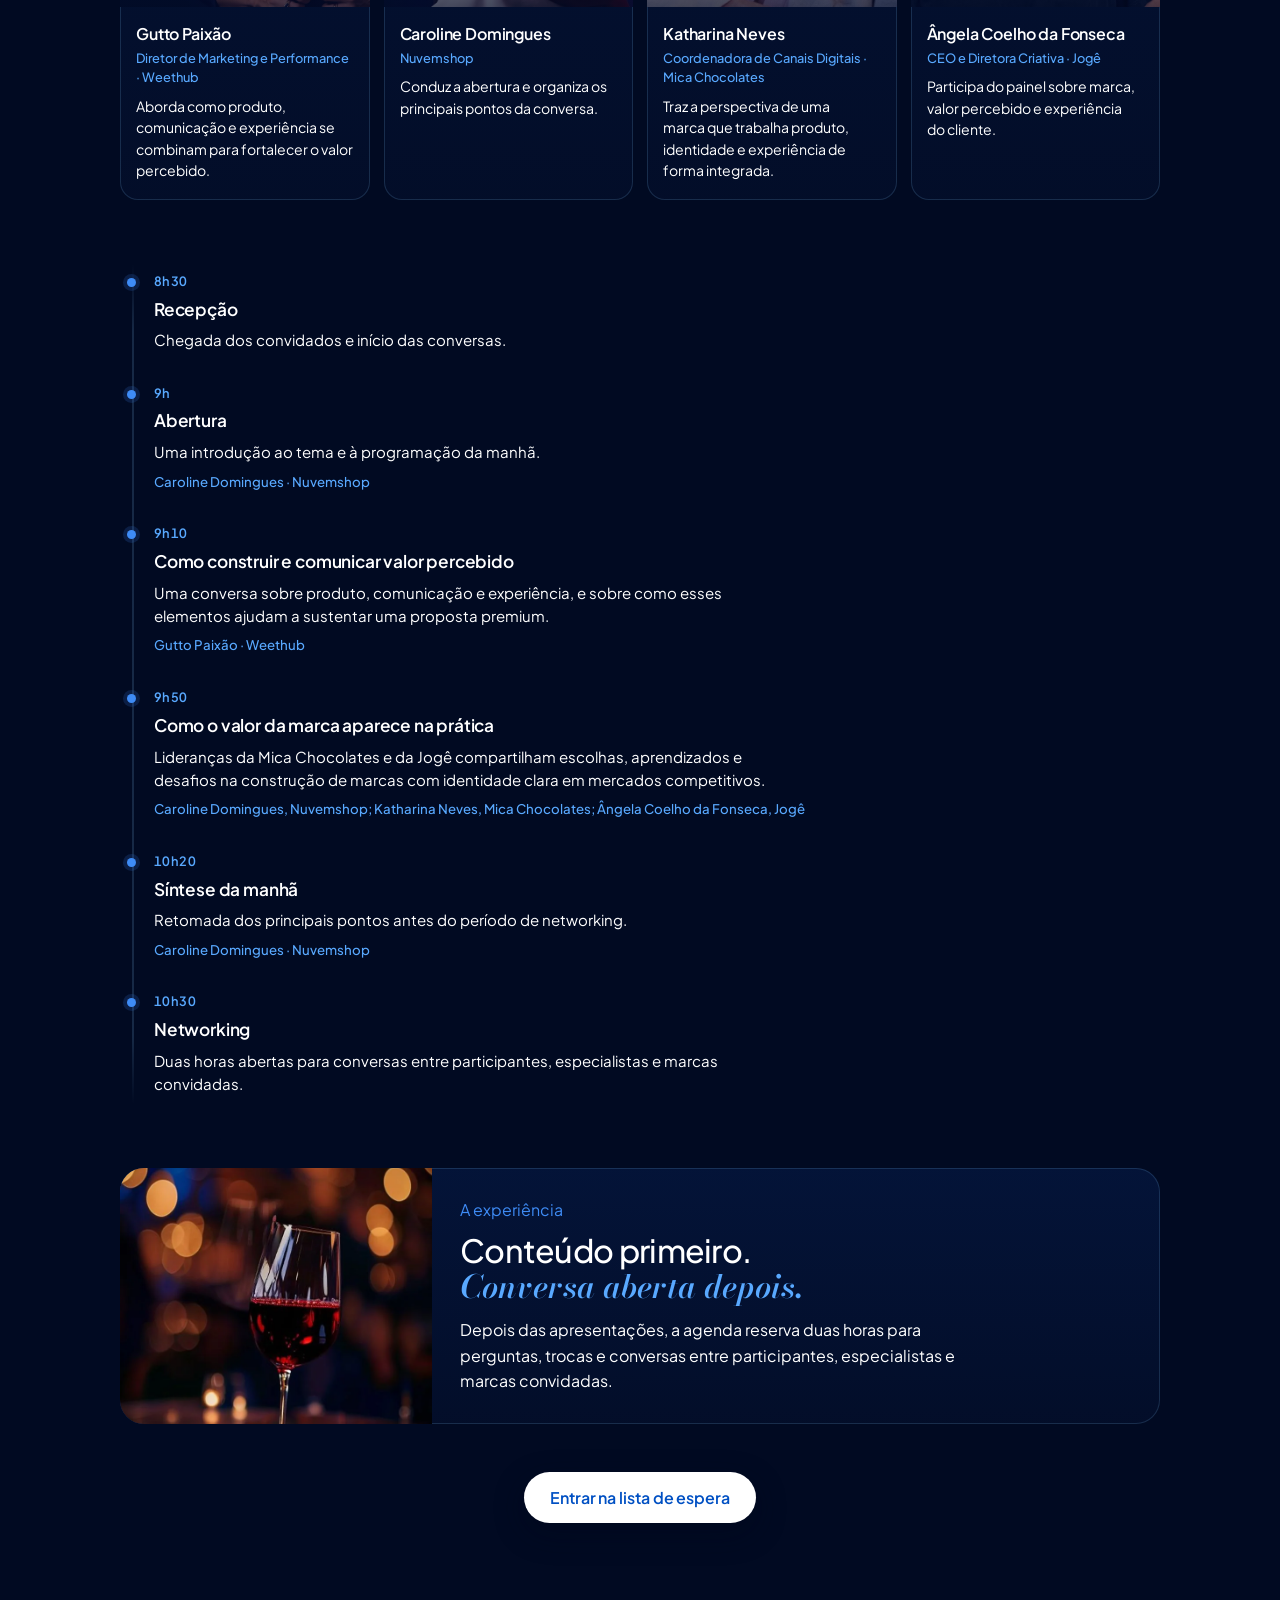
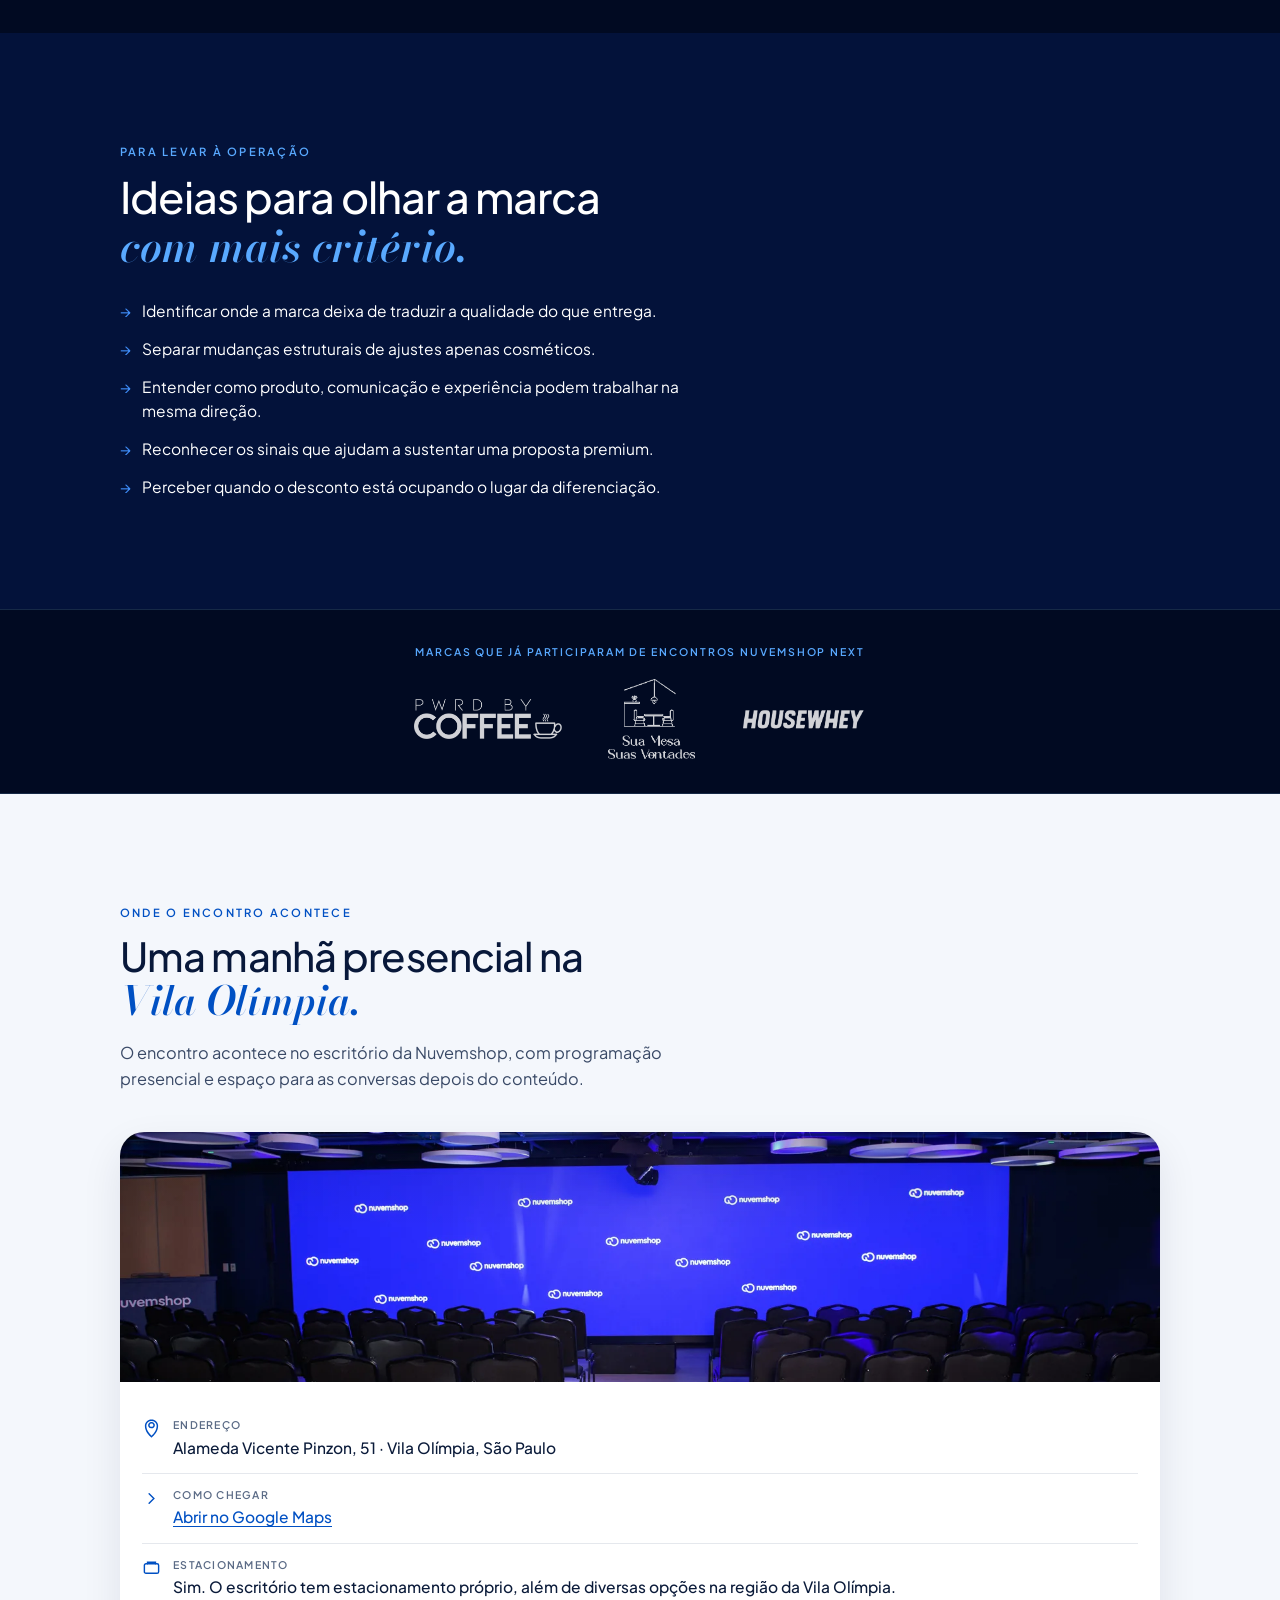
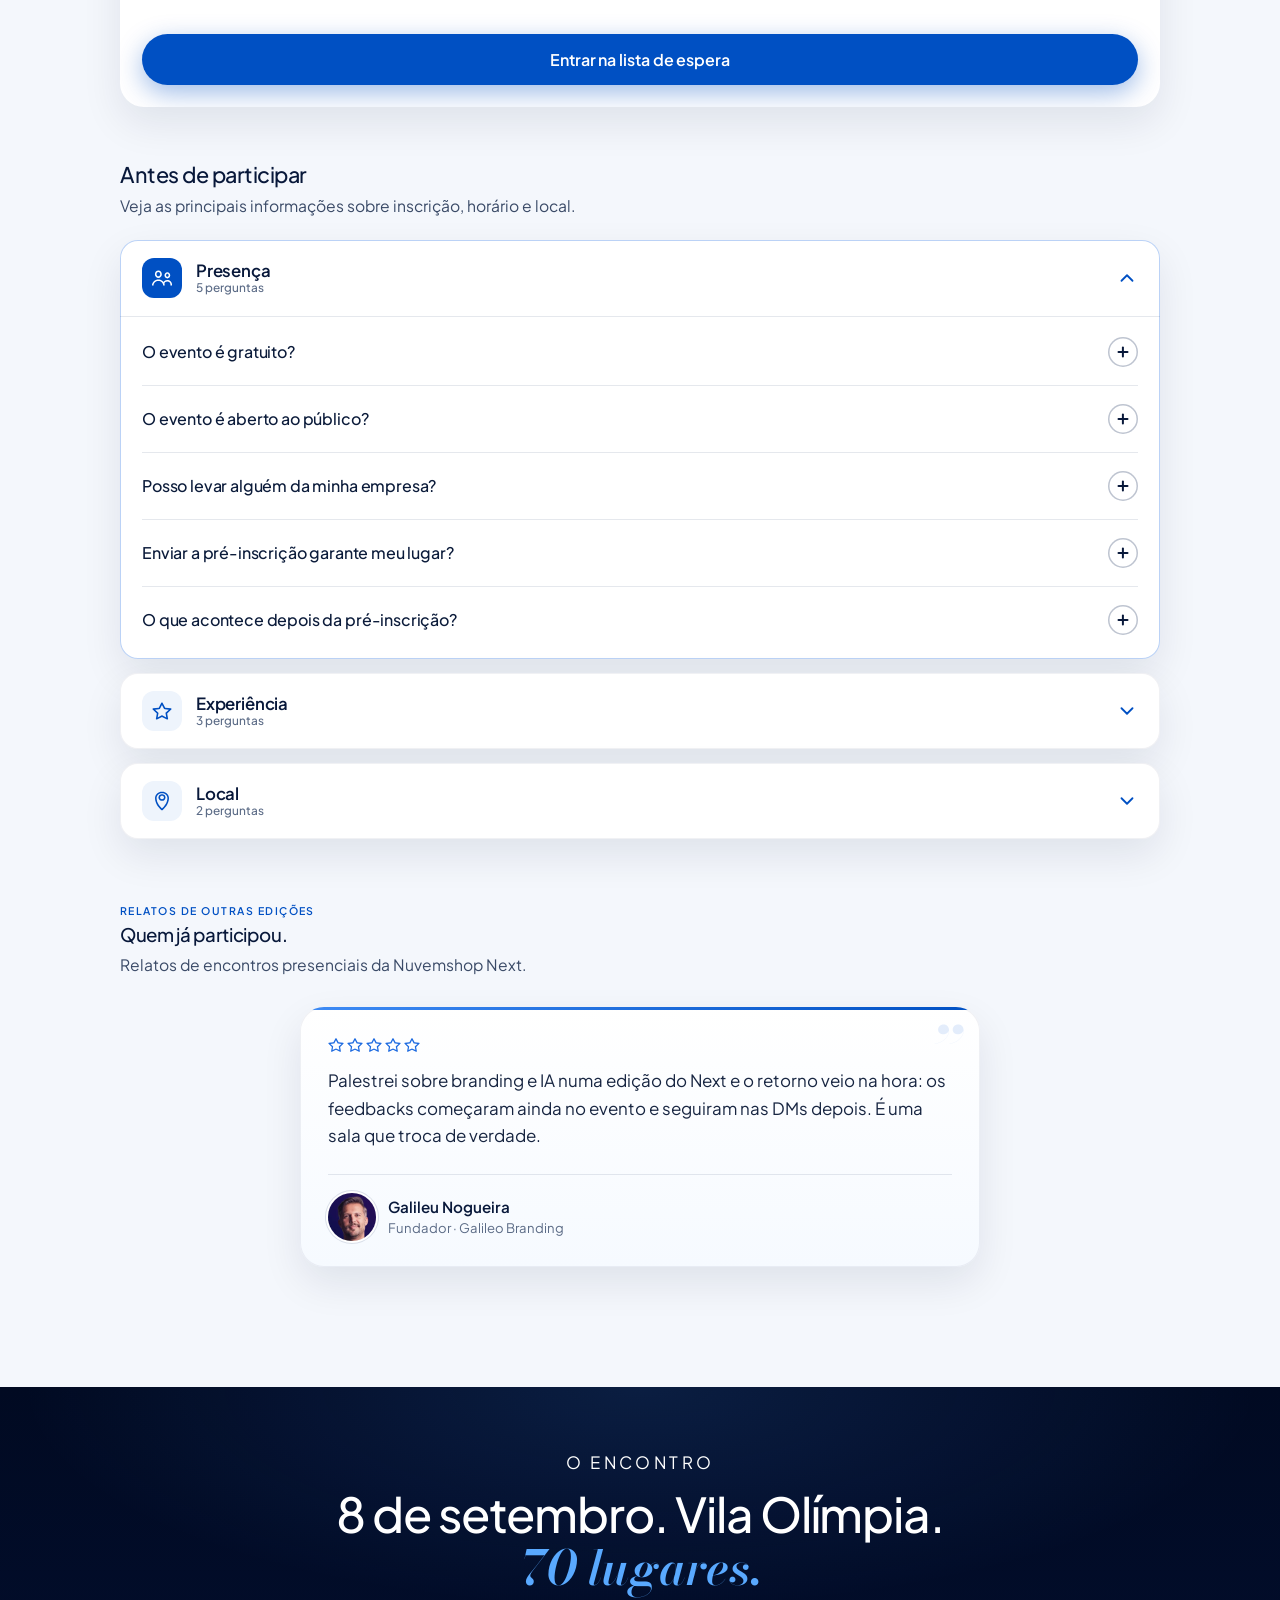
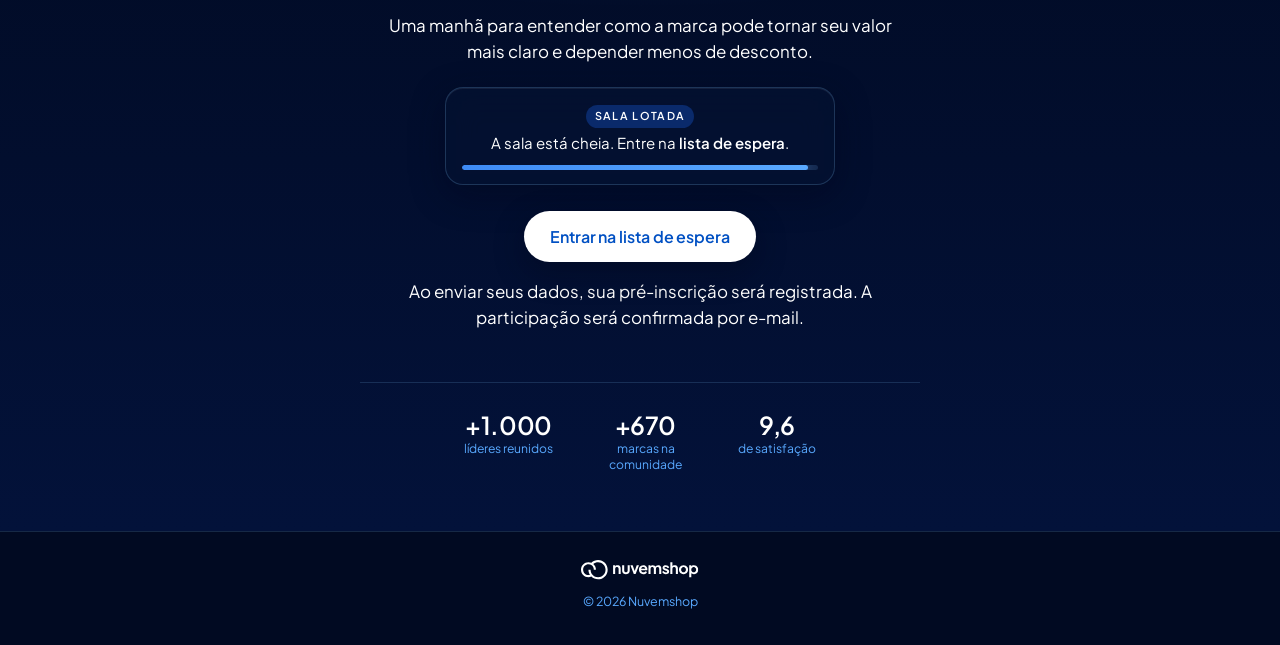
==== commit 3d7b0a42: "Revisa copy e neutraliza experiência da edição de 08/09" ====
--- a/evento-08-09-marca-valor.html
+++ b/evento-08-09-marca-valor.html
@@ -5,24 +5,24 @@
 <meta name="viewport" content="width=device-width, initial-scale=1.0">
 
 <title>Marca, valor percebido e margem | Nuvemshop Next</title>
-<meta name="description" content="Encontro presencial em São Paulo sobre como produto, comunicação e experiência constroem valor percebido e ajudam marcas a sustentar margem.">
+<meta name="description" content="Encontro presencial em São Paulo sobre como marcas tornam seu valor mais claro, fortalecem a diferenciação e reduzem a dependência de desconto.">
 <link rel="canonical" href="https://ffidelis16.github.io/next-sessions-lp/evento-08-09-marca-valor.html">
 <link rel="icon" href="favicon-next.ico" sizes="any">
 
 <meta property="og:type" content="website">
 <meta property="og:title" content="Quando a marca sustenta valor | Nuvemshop Next">
-<meta property="og:description" content="Uma manhã presencial sobre como tornar diferenciais mais claros, fortalecer valor percebido e reduzir a dependência de desconto.">
+<meta property="og:description" content="Uma manhã presencial sobre marca, valor percebido e margem, com conteúdo, casos e espaço para conversar com outras lideranças.">
 <meta property="og:image" content="https://ffidelis16.github.io/next-sessions-lp/og-eventos-nuvemshop-next.jpg">
 <meta property="og:image:width" content="1200">
 <meta property="og:image:height" content="630">
 <meta property="og:image:type" content="image/jpeg">
-<meta property="og:image:alt" content="Eventos presenciais Nuvemshop Next — encontros exclusivos, com lugares limitados.">
+<meta property="og:image:alt" content="Encontro presencial Nuvemshop Next, com lugares limitados.">
 <meta property="og:url" content="https://ffidelis16.github.io/next-sessions-lp/evento-08-09-marca-valor.html">
 <meta property="og:locale" content="pt_BR">
 <meta property="og:site_name" content="Nuvemshop Next">
 <meta name="twitter:card" content="summary_large_image">
 <meta name="twitter:title" content="Quando a marca sustenta valor | Nuvemshop Next">
-<meta name="twitter:description" content="Uma manhã presencial sobre como tornar diferenciais mais claros, fortalecer valor percebido e reduzir a dependência de desconto.">
+<meta name="twitter:description" content="Uma manhã presencial sobre marca, valor percebido e margem, com conteúdo, casos e espaço para conversar com outras lideranças.">
 <meta name="twitter:image" content="https://ffidelis16.github.io/next-sessions-lp/og-eventos-nuvemshop-next.jpg">
 <meta name="theme-color" content="#00102E">
 
@@ -50,13 +50,13 @@
 {
   "@context":"https://schema.org","@type":"FAQPage","mainEntity":[
   {"@type":"Question","name":"O evento é gratuito?","acceptedAnswer":{"@type":"Answer","text":"Sim. O encontro é gratuito e presencial, com lugares limitados."}},
-  {"@type":"Question","name":"O evento é aberto ao público?","acceptedAnswer":{"@type":"Answer","text":"A página tem distribuição ampliada, mas a participação é voltada a lideranças e marcas com aderência ao tema do encontro."}},
+  {"@type":"Question","name":"O evento é aberto ao público?","acceptedAnswer":{"@type":"Answer","text":"O encontro é voltado a lideranças e marcas com aderência ao tema. Como os lugares são limitados, a participação é confirmada por e-mail."}},
   {"@type":"Question","name":"Posso levar alguém da minha empresa?","acceptedAnswer":{"@type":"Answer","text":"A disponibilidade para acompanhantes será informada na confirmação da participação."}},
-  {"@type":"Question","name":"Enviar meus dados garante meu lugar?","acceptedAnswer":{"@type":"Answer","text":"Não. O envio registra sua pré-inscrição. A participação será confirmada por e-mail."}},
-  {"@type":"Question","name":"O que acontece depois da pré-inscrição?","acceptedAnswer":{"@type":"Answer","text":"Você recebe por e-mail o retorno sobre a participação. Caso seja confirmada, enviaremos também a programação e os detalhes de acesso."}},
-  {"@type":"Question","name":"O evento será gravado?","acceptedAnswer":{"@type":"Answer","text":"Não. O valor está em estar na sala."}},
-  {"@type":"Question","name":"Vai ter apresentação comercial?","acceptedAnswer":{"@type":"Answer","text":"Não. A manhã é de conteúdo prático e troca entre pares."}},
-  {"@type":"Question","name":"Como funciona o networking?","acceptedAnswer":{"@type":"Answer","text":"Uma noite pensada para a troca, com degustação de vinho guiada por sommelier."}},
+  {"@type":"Question","name":"Enviar a pré-inscrição garante meu lugar?","acceptedAnswer":{"@type":"Answer","text":"Não. O envio registra seu interesse. Como a sala tem capacidade limitada, a confirmação é enviada por e-mail."}},
+  {"@type":"Question","name":"O que acontece depois da pré-inscrição?","acceptedAnswer":{"@type":"Answer","text":"Você recebe um retorno por e-mail. Se a participação for confirmada, enviaremos também a programação e os detalhes de acesso."}},
+  {"@type":"Question","name":"Como será a programação?","acceptedAnswer":{"@type":"Answer","text":"A manhã combina recepção, conteúdo, conversa com marcas convidadas e duas horas de networking."}},
+  {"@type":"Question","name":"Preciso chegar às 8h30?","acceptedAnswer":{"@type":"Answer","text":"A recepção começa às 8h30, e o conteúdo às 9h. Chegar no início ajuda a acompanhar a programação completa."}},
+  {"@type":"Question","name":"Como funciona o networking?","acceptedAnswer":{"@type":"Answer","text":"Das 10h30 às 12h30, a agenda fica aberta para conversas entre participantes, especialistas e marcas convidadas."}},
   {"@type":"Question","name":"Onde acontece?","acceptedAnswer":{"@type":"Answer","text":"No escritório da Nuvemshop, na Vila Olímpia, São Paulo."}},
   {"@type":"Question","name":"Há estacionamento?","acceptedAnswer":{"@type":"Answer","text":"Sim. O escritório tem estacionamento próprio, além de diversas opções na região da Vila Olímpia."}}]
 }
@@ -64,7 +64,7 @@
 
 <style>
 /* ============================================================
-   EVENTO PRESENCIAL · 08/09 — Modelos de negócio
+   EVENTO PRESENCIAL · 08/09 · Marca e valor percebido
    Soberana · mobile-first · mono-azul sobre navy
    Tipografia: Plus Jakarta Sans (marca) + Ivy Presto (acento)
    Pesos delicados: títulos em 500, acento em serifa italic 400
@@ -269,7 +269,7 @@
 .spk__contrib{color:var(--blue-200);font-size:.88rem;line-height:1.5;font-weight:400}
 @media(min-width:760px){.spk-grid{grid-template-columns:repeat(4,1fr)}}
 
-/* Networking (degustação) — slot de foto entra em .exp__media quando houver */
+/* Experiência e networking: a imagem atual é provisória */
 .exp{display:grid;grid-template-columns:1fr;margin-top:56px;border-radius:var(--r-lg);overflow:hidden;background:linear-gradient(180deg,rgba(10,42,107,.3),rgba(6,20,54,.36));box-shadow:inset 0 0 0 1px var(--line-dk)}
 .exp__media{position:relative;min-height:200px;display:grid;place-items:center;color:var(--sky);background:radial-gradient(120% 92% at 32% 22%,rgba(89,169,255,.24),transparent 60%),linear-gradient(135deg,#071a4d,#03123a)}
 .exp__media img{position:absolute;inset:0;width:100%;height:100%;object-fit:cover}
@@ -279,7 +279,7 @@
 .exp__body p{color:var(--blue-200);font-size:1rem;line-height:1.6;max-width:46ch;font-weight:400}
 @media(min-width:760px){.exp{grid-template-columns:.6fr 1.4fr}.exp__media{min-height:240px}}
 
-/* --- Marcas na conversa (strip de acabamento) --- */
+/* --- Marcas que já participaram de encontros Nuvemshop Next (strip de acabamento) --- */
 .marcas{border-top:1px solid var(--line-dk);border-bottom:1px solid var(--line-dk);padding:34px 0;text-align:center}
 .marcas__label{font-size:.66rem;font-weight:600;letter-spacing:.18em;text-transform:uppercase;color:var(--blue-300);margin-bottom:18px}
 .marcas__row{display:flex;flex-wrap:wrap;justify-content:center;align-items:center;gap:22px 46px}
@@ -429,7 +429,7 @@
 .sala__mirrors{list-style:none;display:grid;gap:11px;margin:16px 0;padding:0;max-width:46ch}
 .sala__mirrors li{color:var(--blue-200);font-size:.95rem;line-height:1.55;padding-left:20px;position:relative;font-weight:400}
 .sala__mirrors li::before{content:"";position:absolute;left:1px;top:.62em;width:5px;height:5px;border-radius:50%;background:var(--blue-400)}
-/* O que você leva */
+/* Para levar à operação */
 .leva{background:var(--ink-850)}
 .leva h2{font-size:clamp(1.8rem,5.2vw,2.7rem);margin-bottom:28px;max-width:22ch}
 .leva h2 .ac{color:var(--blue-300)}
@@ -501,7 +501,7 @@
     <div class="hero__body">
       <span class="hero__tag reveal">Encontro presencial · 8 de setembro</span>
       <h1 class="reveal">Quando a marca sustenta valor, <span class="alc">o preço deixa de decidir sozinho.</span></h1>
-      <p class="hero__sub reveal">Uma manhã sobre como produto, posicionamento, comunicação e experiência constroem valor percebido — com os bastidores de marcas que transformaram diferenciação em escolha.</p>
+      <p class="hero__sub reveal">Uma manhã sobre como produto, posicionamento, comunicação e experiência ajudam o cliente a perceber valor. Com conteúdo prático, casos de marcas e tempo para conversar com outras lideranças.</p>
       <div class="occ reveal">
         <div class="occ__meta">
           <span class="occ__state" data-seats-state>Sala reservada</span>
@@ -518,7 +518,7 @@
         <button class="btn btn-primary" data-open-form>Quero participar</button>
         <a class="btn btn-ghost" href="#playbook">Ver programação da manhã <svg class="btn__arw" aria-hidden="true" viewBox="0 0 24 24" fill="none" stroke="currentColor" stroke-width="2" stroke-linecap="round" stroke-linejoin="round"><path d="M5 12h14M13 6l6 6-6 6"/></svg></a>
       </div>
-      <p class="hero__micro reveal"><svg aria-hidden="true" viewBox="0 0 24 24" fill="none" stroke="currentColor" stroke-width="2" stroke-linecap="round"><path d="M20 6 9 17l-5-5"/></svg>Encontro presencial e gratuito. <span data-seats-total>70</span> lugares. Participação confirmada por e-mail.</p>
+      <p class="hero__micro reveal"><svg aria-hidden="true" viewBox="0 0 24 24" fill="none" stroke="currentColor" stroke-width="2" stroke-linecap="round"><path d="M20 6 9 17l-5-5"/></svg>Encontro presencial e gratuito. <span data-seats-total>70</span> lugares. Participação sujeita à confirmação por e-mail.</p>
     </div>
   </div>
 </header>
@@ -529,12 +529,12 @@
     <div class="sala__grid">
       <div class="sala__copy reveal">
         <p class="eyebrow">A sala</p>
-        <h2>Para quem entrega valor, mas ainda precisa torná-lo evidente.</h2>
-        <p class="sala__lead"><span data-seats-total>70</span> lugares para lideranças de marcas em crescimento que querem sustentar margem, fortalecer diferenciação e reduzir a dependência de desconto.</p>
+        <h2>Para marcas que entregam mais do que o cliente percebe.</h2>
+        <p class="sala__lead">Uma sala com <span data-seats-total>70</span> lugares para lideranças de e-commerces em crescimento. A conversa passa por marca, margem e pelos desafios de sustentar uma proposta de valor mais clara.</p>
         <ul class="sala__mirrors">
-          <li>Seu produto tem diferenciais, mas o cliente ainda compara principalmente preço.</li>
-          <li>Promoções geram volume, mas pressionam margem e percepção.</li>
-          <li>A marca cresceu, mas posicionamento, comunicação e experiência já não avançam no mesmo ritmo.</li>
+          <li>O produto tem diferenciais, mas a comparação ainda começa pelo preço.</li>
+          <li>As promoções ajudam a vender, mas pesam na margem.</li>
+          <li>A operação cresceu, e a marca precisa acompanhar esse novo momento.</li>
         </ul>
       </div>
       <div class="sala__viz reveal">
@@ -555,15 +555,15 @@
 <!-- ============ A TESE (check-bullets) ============ -->
 <section class="section tese">
   <div class="wrap">
-    <p class="eyebrow reveal">A tese da manhã</p>
-    <h2 class="reveal">Premium não é parecer mais caro. <span class="win">É tornar o valor mais fácil de perceber.</span></h2>
-    <p class="tese__teto reveal">O cliente forma sua percepção antes de comparar o número final. Produto, oferta, comunicação, atendimento e experiência enviam sinais — e eles precisam apontar para a mesma direção.</p>
+    <p class="eyebrow reveal">A ideia central</p>
+    <h2 class="reveal">Uma marca premium não é apenas a que cobra mais. <span class="win">É a que deixa claro por que vale mais.</span></h2>
+    <p class="tese__teto reveal">O cliente forma uma impressão antes de comparar o preço. Produto, oferta, comunicação, atendimento e experiência constroem essa percepção. Quando esses pontos não conversam entre si, parte do valor se perde.</p>
     <div class="models">
-      <article class="model reveal"><span class="model__k">Sinal 01</span><h3 class="model__t">Produto e oferta</h3><p class="model__d">A base concreta que torna uma proposta superior defensável.</p></article>
-      <article class="model reveal"><span class="model__k">Sinal 02</span><h3 class="model__t">Comunicação e identidade</h3><p class="model__d">Como tornar diferenciais legíveis sem depender de adjetivos ou promessas genéricas.</p></article>
-      <article class="model reveal"><span class="model__k">Sinal 03</span><h3 class="model__t">Experiência e consistência</h3><p class="model__d">Onde o valor se confirma — ou se perde — ao longo da jornada do cliente.</p></article>
-    </div>
-    <p class="tese__close reveal"><b>Quando esses sinais se reforçam, a marca ganha espaço para sustentar sua proposta sem deixar que o desconto faça o trabalho sozinho.</b></p>
+      <article class="model reveal"><span class="model__k">Sinal 01</span><h3 class="model__t">Produto e oferta</h3><p class="model__d">O que a marca entrega e como organiza sua proposta.</p></article>
+      <article class="model reveal"><span class="model__k">Sinal 02</span><h3 class="model__t">Comunicação e identidade</h3><p class="model__d">A forma como o diferencial ganha clareza e consistência.</p></article>
+      <article class="model reveal"><span class="model__k">Sinal 03</span><h3 class="model__t">Experiência e consistência</h3><p class="model__d">O que confirma, na prática, a promessa feita ao cliente.</p></article>
+    </div>
+    <p class="tese__close reveal"><b>Quando esses elementos trabalham juntos, o valor fica mais claro e o preço deixa de carregar sozinho a decisão.</b></p>
   </div>
 </section>
 
@@ -571,34 +571,34 @@
 <section class="section playbook" id="playbook">
   <div class="wrap">
     <p class="eyebrow reveal">A programação</p>
-    <h2 class="reveal">Da construção do valor <span class="ac">aos bastidores de quem fez.</span></h2>
-    <p class="playbook__sub reveal">Uma manhã para entender os fundamentos, observar casos reais e conversar com quem enfrenta decisões semelhantes.</p>
+    <h2 class="reveal">Fundamentos, casos e conversas <span class="ac">para colocar o tema em perspectiva.</span></h2>
+    <p class="playbook__sub reveal">A manhã começa com conteúdo, passa por experiências de marcas convidadas e termina com tempo aberto para troca entre os participantes.</p>
     <div class="speakers">
       <h3 class="reveal">Quem conduz a conversa</h3>
-      <p class="speakers__sub reveal">Especialistas e lideranças que conectam marca, comunicação e experiência às decisões reais de uma operação em crescimento.</p>
+      <p class="speakers__sub reveal">Profissionais de marca, marketing e e-commerce que conhecem o tema na prática.</p>
       <div class="spk-grid">
-        <article class="spk reveal"><div class="spk__photo"><img src="speaker-amanda.webp" alt="Imagem provisória do card de Gutto Paixão" loading="lazy" decoding="async"></div><div class="spk__info"><div class="spk__name">Gutto Paixão</div><div class="spk__role">Diretor de Marketing e Performance · Weethub</div><div class="spk__contrib">Mostra como produto, comunicação e experiência precisam contar a mesma história para transformar diferenciação em valor percebido.</div></div></article>
-        <article class="spk reveal"><div class="spk__photo"><img src="speaker-beatriz.webp" alt="Imagem provisória do card de Caroline Domingues" loading="lazy" decoding="async"></div><div class="spk__info"><div class="spk__name">Caroline Domingues</div><div class="spk__role">Nuvemshop</div><div class="spk__contrib">Conduz a abertura e conecta o tema às decisões de marcas em crescimento.</div></div></article>
-        <article class="spk reveal"><div class="spk__photo"><img src="speaker-carolina.webp" alt="Imagem provisória do card de Katharina Neves" loading="lazy" decoding="async"></div><div class="spk__info"><div class="spk__name">Katharina Neves</div><div class="spk__role">Coordenadora de Canais Digitais · Mica Chocolates</div><div class="spk__contrib">Compartilha os bastidores de uma marca que tornou produto, identidade e experiência mais consistentes e reconhecíveis.</div></div></article>
-        <article class="spk reveal"><div class="spk__photo"><img src="speaker-gustavo.webp" alt="Imagem provisória do card de Ângela Coelho da Fonseca" loading="lazy" decoding="async"></div><div class="spk__info"><div class="spk__name">Ângela Coelho da Fonseca</div><div class="spk__role">CEO e Diretora Criativa · Jogê</div><div class="spk__contrib">Participa do painel sobre valor percebido. Descrição do case em validação.</div></div></article>
+        <article class="spk reveal"><div class="spk__photo"><img src="speaker-amanda.webp" alt="" loading="lazy" decoding="async"></div><div class="spk__info"><div class="spk__name">Gutto Paixão</div><div class="spk__role">Diretor de Marketing e Performance · Weethub</div><div class="spk__contrib">Aborda como produto, comunicação e experiência se combinam para fortalecer o valor percebido.</div></div></article>
+        <article class="spk reveal"><div class="spk__photo"><img src="speaker-beatriz.webp" alt="" loading="lazy" decoding="async"></div><div class="spk__info"><div class="spk__name">Caroline Domingues</div><div class="spk__role">Nuvemshop</div><div class="spk__contrib">Conduz a abertura e organiza os principais pontos da conversa.</div></div></article>
+        <article class="spk reveal"><div class="spk__photo"><img src="speaker-carolina.webp" alt="" loading="lazy" decoding="async"></div><div class="spk__info"><div class="spk__name">Katharina Neves</div><div class="spk__role">Coordenadora de Canais Digitais · Mica Chocolates</div><div class="spk__contrib">Traz a perspectiva de uma marca que trabalha produto, identidade e experiência de forma integrada.</div></div></article>
+        <article class="spk reveal"><div class="spk__photo"><img src="speaker-gustavo.webp" alt="" loading="lazy" decoding="async"></div><div class="spk__info"><div class="spk__name">Ângela Coelho da Fonseca</div><div class="spk__role">CEO e Diretora Criativa · Jogê</div><div class="spk__contrib">Participa do painel sobre marca, valor percebido e experiência do cliente.</div></div></article>
       </div>
     </div>
     <div class="timeline">
-      <div class="tl reveal"><div class="tl__time">8h30</div><div class="tl__t">Welcome</div><div class="tl__d">Recepção dos convidados e primeira rodada de conversas.</div></div>
-      <div class="tl reveal"><div class="tl__time">9h</div><div class="tl__t">Abertura</div><div class="tl__d">Por que valor percebido, marca e margem precisam ser discutidos juntos.</div><div class="tl__who">Caroline Domingues · Nuvemshop</div></div>
-      <div class="tl reveal"><div class="tl__time">9h10</div><div class="tl__t">Como transformar diferenciação em valor percebido</div><div class="tl__d">Produto, comunicação e experiência precisam contar a mesma história. Gutto Paixão apresenta os sinais que ajudam uma marca a justificar sua proposta, fortalecer a percepção de valor e reduzir a dependência de desconto.</div><div class="tl__who">Gutto Paixão · Weethub</div></div>
-      <div class="tl reveal"><div class="tl__time">9h50</div><div class="tl__t">O que o cliente percebe antes de olhar o preço</div><div class="tl__d">Nos bastidores de marcas que conquistaram atenção e reconhecimento, as decisões que tornaram produto, identidade e experiência mais consistentes — e o que isso mudou na relação com o cliente.</div><div class="tl__who">Caroline Domingues + Katharina Neves · Mica Chocolates + Ângela Coelho da Fonseca · Jogê</div></div>
-      <div class="tl reveal"><div class="tl__time">10h20</div><div class="tl__t">O que levar daqui</div><div class="tl__d">Fechamento da conversa e síntese dos critérios que ajudam a tornar o valor mais claro e a margem menos dependente de desconto.</div><div class="tl__who">Caroline Domingues · Nuvemshop</div></div>
-      <div class="tl reveal"><div class="tl__time">10h30</div><div class="tl__t">Networking</div><div class="tl__d">Um tempo aberto para conversar com outras lideranças sobre marca, margem e os desafios de tornar valor perceptível em operações reais.</div></div>
+      <div class="tl reveal"><div class="tl__time">8h30</div><div class="tl__t">Recepção</div><div class="tl__d">Chegada dos convidados e início das conversas.</div></div>
+      <div class="tl reveal"><div class="tl__time">9h</div><div class="tl__t">Abertura</div><div class="tl__d">Uma introdução ao tema e à programação da manhã.</div><div class="tl__who">Caroline Domingues · Nuvemshop</div></div>
+      <div class="tl reveal"><div class="tl__time">9h10</div><div class="tl__t">Como construir e comunicar valor percebido</div><div class="tl__d">Uma conversa sobre produto, comunicação e experiência, e sobre como esses elementos ajudam a sustentar uma proposta premium.</div><div class="tl__who">Gutto Paixão · Weethub</div></div>
+      <div class="tl reveal"><div class="tl__time">9h50</div><div class="tl__t">Como o valor da marca aparece na prática</div><div class="tl__d">Lideranças da Mica Chocolates e da Jogê compartilham escolhas, aprendizados e desafios na construção de marcas com identidade clara em mercados competitivos.</div><div class="tl__who">Caroline Domingues, Nuvemshop; Katharina Neves, Mica Chocolates; Ângela Coelho da Fonseca, Jogê</div></div>
+      <div class="tl reveal"><div class="tl__time">10h20</div><div class="tl__t">Síntese da manhã</div><div class="tl__d">Retomada dos principais pontos antes do período de networking.</div><div class="tl__who">Caroline Domingues · Nuvemshop</div></div>
+      <div class="tl reveal"><div class="tl__time">10h30</div><div class="tl__t">Networking</div><div class="tl__d">Duas horas abertas para conversas entre participantes, especialistas e marcas convidadas.</div></div>
     </div>
     <div class="exp reveal">
       <div class="exp__media">
-        <img src="asset-degustacao.webp" alt="Taça de vinho tinto sob luz suave numa noite de networking" loading="lazy" decoding="async">
+        <img src="asset-degustacao.webp" alt="" loading="lazy" decoding="async">
       </div>
       <div class="exp__body">
-        <span class="tl__k" style="color:var(--blue-400)">Networking</span>
-        <h3>A conversa continua <span class="ac">depois do palco.</span></h3>
-        <p>A programação reserva um período aberto para conversar com outras lideranças sobre marca, margem e os desafios de tornar valor perceptível em operações reais.</p>
+        <span class="tl__k" style="color:var(--blue-400)">A experiência</span>
+        <h3>Conteúdo primeiro. <span class="ac">Conversa aberta depois.</span></h3>
+        <p>Depois das apresentações, a agenda reserva duas horas para perguntas, trocas e conversas entre participantes, especialistas e marcas convidadas.</p>
       </div>
     </div>
     <div class="playbook__cta"><button class="btn btn-primary" data-open-form>Quero participar</button></div>
@@ -608,14 +608,14 @@
 <!-- ============ O QUE VOCÊ LEVA ============ -->
 <section class="section leva">
   <div class="wrap">
-    <p class="eyebrow reveal">O que você leva</p>
-    <h2 class="reveal">Você não sai com uma fórmula. <span class="ac">Sai com critérios melhores.</span></h2>
+    <p class="eyebrow reveal">Para levar à operação</p>
+    <h2 class="reveal">Ideias para olhar a marca <span class="ac">com mais critério.</span></h2>
     <ul class="leva__list">
-      <li class="reveal">Identificar onde sua marca perde valor percebido.</li>
-      <li class="reveal">Diferenciar mudança estrutural de ajuste cosmético.</li>
-      <li class="reveal">Entender como produto, comunicação e experiência precisam se reforçar.</li>
-      <li class="reveal">Avaliar quais sinais sustentam uma proposta premium.</li>
-      <li class="reveal">Reconhecer onde o desconto está compensando uma diferenciação pouco visível.</li>
+      <li class="reveal">Identificar onde a marca deixa de traduzir a qualidade do que entrega.</li>
+      <li class="reveal">Separar mudanças estruturais de ajustes apenas cosméticos.</li>
+      <li class="reveal">Entender como produto, comunicação e experiência podem trabalhar na mesma direção.</li>
+      <li class="reveal">Reconhecer os sinais que ajudam a sustentar uma proposta premium.</li>
+      <li class="reveal">Perceber quando o desconto está ocupando o lugar da diferenciação.</li>
     </ul>
   </div>
 </section>
@@ -623,7 +623,7 @@
 <!-- ============ MARCAS NA SALA ============ -->
 <section class="marcas">
   <div class="wrap">
-    <p class="marcas__label reveal">Marcas na conversa</p>
+    <p class="marcas__label reveal">Marcas que já participaram de encontros Nuvemshop Next</p>
     <div class="marcas__row reveal">
       <img class="marca-logo m-pwrd" src="logo-pwrd.png" alt="PWRD by Coffee — imagem provisória" loading="lazy">
       <img class="marca-logo m-suamesa" src="logo-suamesa.png" alt="Sua Mesa Suas Vontades — imagem provisória" loading="lazy">
@@ -637,7 +637,7 @@
   <div class="wrap">
     <p class="eyebrow reveal">Onde o encontro acontece</p>
     <h2 class="reveal">Uma manhã presencial na <span class="ac">Vila Olímpia.</span></h2>
-    <p class="local__lead reveal">No escritório da Nuvemshop, em São Paulo. Um encontro para aproximar lideranças, especialistas e marcas que enfrentam decisões semelhantes.</p>
+    <p class="local__lead reveal">O encontro acontece no escritório da Nuvemshop, com programação presencial e espaço para as conversas depois do conteúdo.</p>
     <div class="local__card reveal">
       <div class="local__map"><img src="asset-local-escritorio.webp" alt="Escritório da Nuvemshop na Vila Olímpia, espaço do evento" loading="lazy" decoding="async"></div>
       <div class="local__info">
@@ -649,8 +649,8 @@
     </div>
 
     <div class="faq">
-      <h3 class="reveal">Antes de solicitar sua participação</h3>
-      <p class="faq__intro reveal">Informações práticas para você entender o formato e organizar sua ida.</p>
+      <h3 class="reveal">Antes de participar</h3>
+      <p class="faq__intro reveal">Veja as principais informações sobre inscrição, horário e local.</p>
       <div class="faq__cats">
         <details class="faq__cat reveal" open>
           <summary>
@@ -660,10 +660,10 @@
           </summary>
           <div class="faq__cat__body">
             <details class="acc"><summary class="acc__btn">O evento é gratuito?<span class="acc__ico" aria-hidden="true"></span></summary><div class="acc__body">Sim. O encontro é gratuito e presencial, com lugares limitados.</div></details>
-            <details class="acc"><summary class="acc__btn">O evento é aberto ao público?<span class="acc__ico" aria-hidden="true"></span></summary><div class="acc__body">A página tem distribuição ampliada, mas a participação é voltada a lideranças e marcas com aderência ao tema do encontro.</div></details>
+            <details class="acc"><summary class="acc__btn">O evento é aberto ao público?<span class="acc__ico" aria-hidden="true"></span></summary><div class="acc__body">O encontro é voltado a lideranças e marcas com aderência ao tema. Como os lugares são limitados, a participação é confirmada por e-mail.</div></details>
             <details class="acc"><summary class="acc__btn">Posso levar alguém da minha empresa?<span class="acc__ico" aria-hidden="true"></span></summary><div class="acc__body">A disponibilidade para acompanhantes será informada na confirmação da participação.</div></details>
-            <details class="acc"><summary class="acc__btn">Enviar meus dados garante meu lugar?<span class="acc__ico" aria-hidden="true"></span></summary><div class="acc__body">Não. O envio registra sua pré-inscrição. A participação será confirmada por e-mail.</div></details>
-            <details class="acc"><summary class="acc__btn">O que acontece depois da pré-inscrição?<span class="acc__ico" aria-hidden="true"></span></summary><div class="acc__body">Você recebe por e-mail o retorno sobre a participação. Caso seja confirmada, enviaremos também a programação e os detalhes de acesso.</div></details>
+            <details class="acc"><summary class="acc__btn">Enviar a pré-inscrição garante meu lugar?<span class="acc__ico" aria-hidden="true"></span></summary><div class="acc__body">Não. O envio registra seu interesse. Como a sala tem capacidade limitada, a confirmação é enviada por e-mail.</div></details>
+            <details class="acc"><summary class="acc__btn">O que acontece depois da pré-inscrição?<span class="acc__ico" aria-hidden="true"></span></summary><div class="acc__body">Você recebe um retorno por e-mail. Se a participação for confirmada, enviaremos também a programação e os detalhes de acesso.</div></details>
           </div>
         </details>
         <details class="faq__cat reveal">
@@ -673,9 +673,9 @@
             <svg class="faq__cat__chev" aria-hidden="true" viewBox="0 0 24 24" fill="none" stroke="currentColor" stroke-width="2" stroke-linecap="round" stroke-linejoin="round"><path d="M6 9l6 6 6-6"/></svg>
           </summary>
           <div class="faq__cat__body">
-            <details class="acc"><summary class="acc__btn">O evento será gravado?<span class="acc__ico" aria-hidden="true"></span></summary><div class="acc__body">Não. O valor está em estar na sala.</div></details>
-            <details class="acc"><summary class="acc__btn">Vai ter apresentação comercial?<span class="acc__ico" aria-hidden="true"></span></summary><div class="acc__body">Não. A manhã é de conteúdo prático e troca entre pares.</div></details>
-            <details class="acc"><summary class="acc__btn">Como funciona o networking?<span class="acc__ico" aria-hidden="true"></span></summary><div class="acc__body">A programação reserva duas horas para conversas entre lideranças, especialistas e marcas participantes.</div></details>
+            <details class="acc"><summary class="acc__btn">Como será a programação?<span class="acc__ico" aria-hidden="true"></span></summary><div class="acc__body">A manhã combina recepção, conteúdo, conversa com marcas convidadas e duas horas de networking.</div></details>
+            <details class="acc"><summary class="acc__btn">Preciso chegar às 8h30?<span class="acc__ico" aria-hidden="true"></span></summary><div class="acc__body">A recepção começa às 8h30, e o conteúdo às 9h. Chegar no início ajuda a acompanhar a programação completa.</div></details>
+            <details class="acc"><summary class="acc__btn">Como funciona o networking?<span class="acc__ico" aria-hidden="true"></span></summary><div class="acc__body">Das 10h30 às 12h30, a agenda fica aberta para conversas entre participantes, especialistas e marcas convidadas.</div></details>
           </div>
         </details>
         <details class="faq__cat reveal">
@@ -694,10 +694,10 @@
 
     <div class="depo">
       <div class="depo__head">
-        <p class="faq__gt reveal">Prova de par</p>
-        <h3 class="reveal">Quem já esteve na sala.</h3>
-      </div>
-      <p class="faq__intro reveal">Depoimentos de participantes de encontros presenciais da Nuvemshop Next.</p>
+        <p class="faq__gt reveal">Relatos de outras edições</p>
+        <h3 class="reveal">Quem já participou.</h3>
+      </div>
+      <p class="faq__intro reveal">Relatos de encontros presenciais da Nuvemshop Next.</p>
       <div class="depo__slider reveal">
         <div class="depo__track" data-depo-track>
           <!-- Depoimentos: 1 a 4. Com 1 → card único centralizado (sem slider/dots). Com 2+ → slider com dots.
@@ -716,7 +716,7 @@
     <div class="final reveal">
       <p class="eyebrow">O encontro</p>
       <h2>8 de setembro. Vila Olímpia. <span class="ac"><span data-seats-total>70</span> lugares.</span></h2>
-      <p>Uma sala para quem quer fazer o valor aparecer. Marca forte não elimina o preço da decisão; evita que ele seja o único argumento.</p>
+      <p>Uma manhã para entender como a marca pode tornar seu valor mais claro e depender menos de desconto.</p>
       <div class="occ">
         <div class="occ__meta"><span class="occ__state" data-seats-state>Sala reservada</span><div class="occ__count" data-seats-count></div></div>
         <div class="occ__bar" data-bar aria-hidden="true"><i></i></div>
@@ -747,8 +747,8 @@
   <div class="modal__panel">
     <button class="modal__x" data-close-form aria-label="Fechar"><svg aria-hidden="true" viewBox="0 0 24 24" fill="none" stroke="currentColor" stroke-width="2" stroke-linecap="round"><path d="M18 6 6 18M6 6l12 12"/></svg></button>
     <p class="modal__eyebrow">Encontro presencial · 8 de setembro</p>
-    <h3 class="modal__title" id="formTitle">Quero participar</h3>
-    <p class="modal__sub">Preencha seus dados para registrar sua pré-inscrição. As vagas são limitadas, e a participação será confirmada por e-mail.</p>
+    <h3 class="modal__title" id="formTitle">Solicitar participação</h3>
+    <p class="modal__sub">Preencha seus dados para registrar seu interesse. Como a sala tem capacidade limitada, a confirmação será enviada por e-mail.</p>
     <div class="modal__form" id="hubspotForm"></div>
   </div>
 </div>
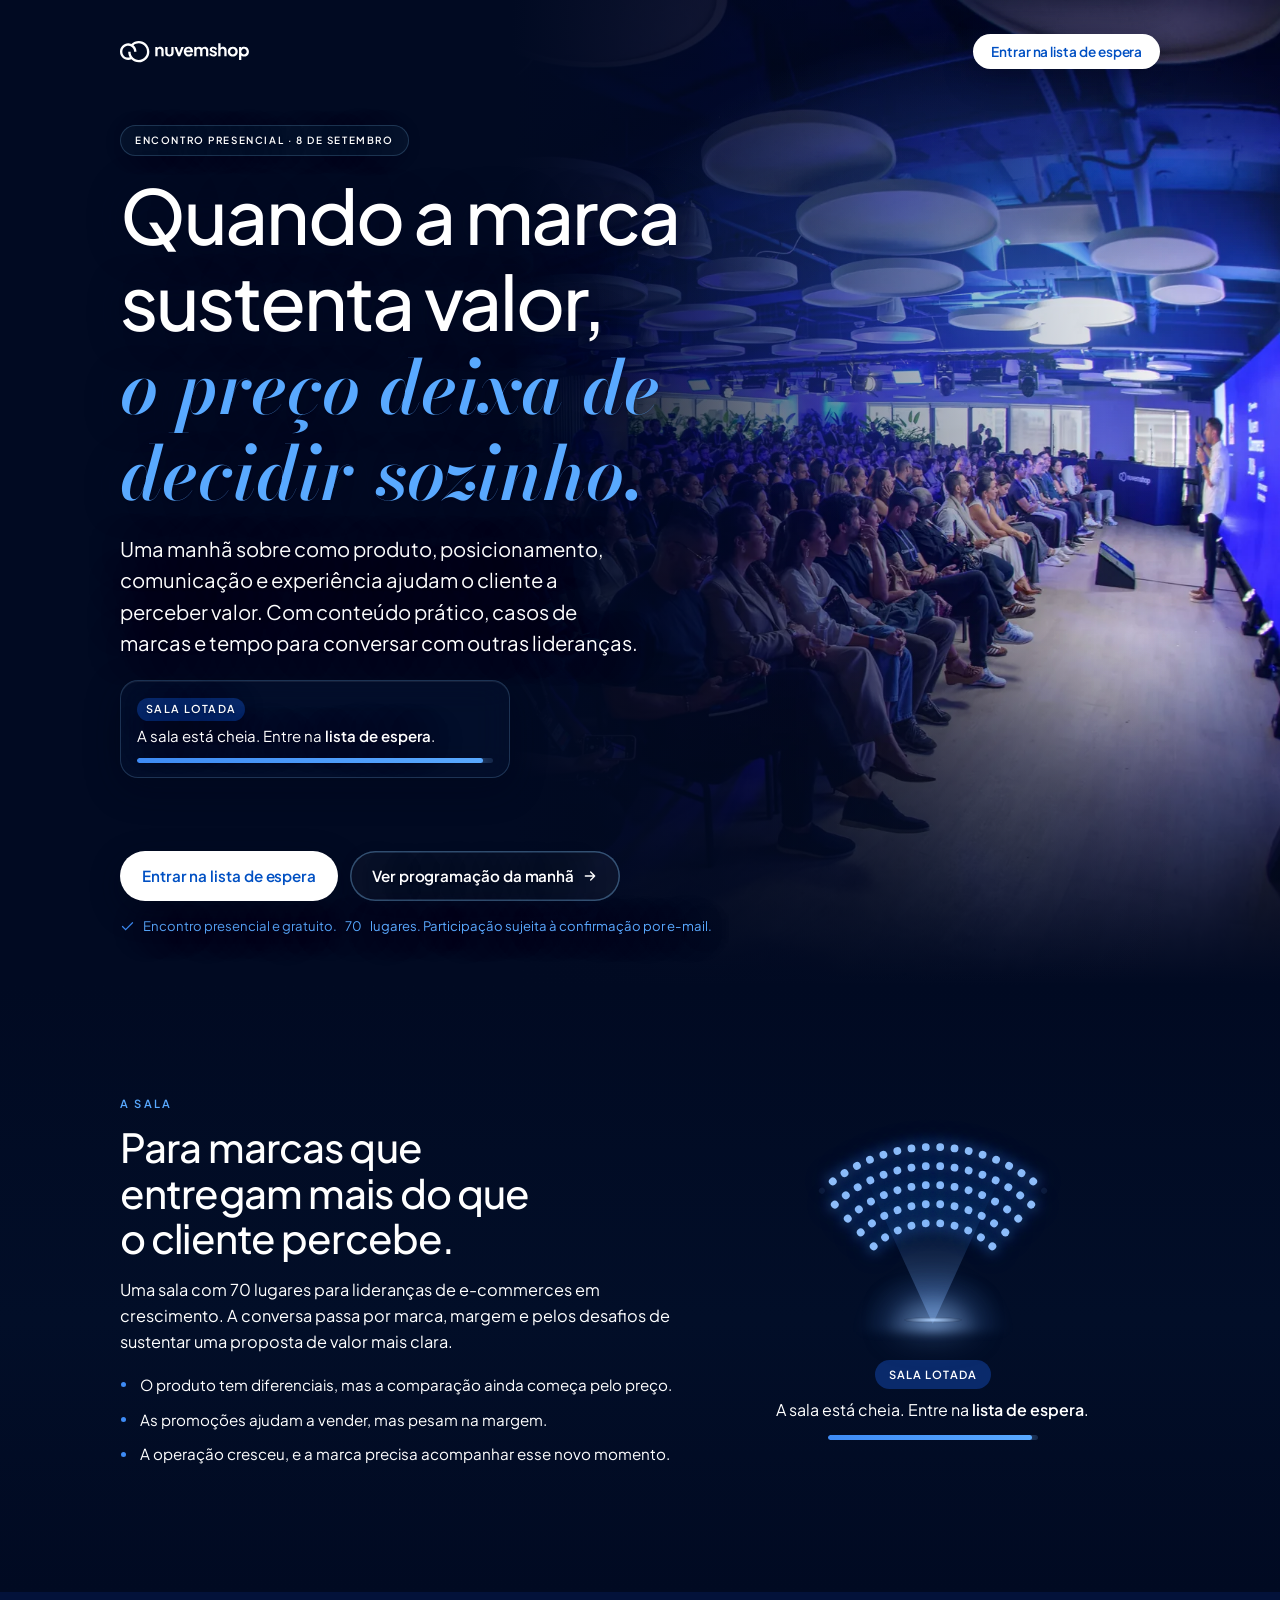
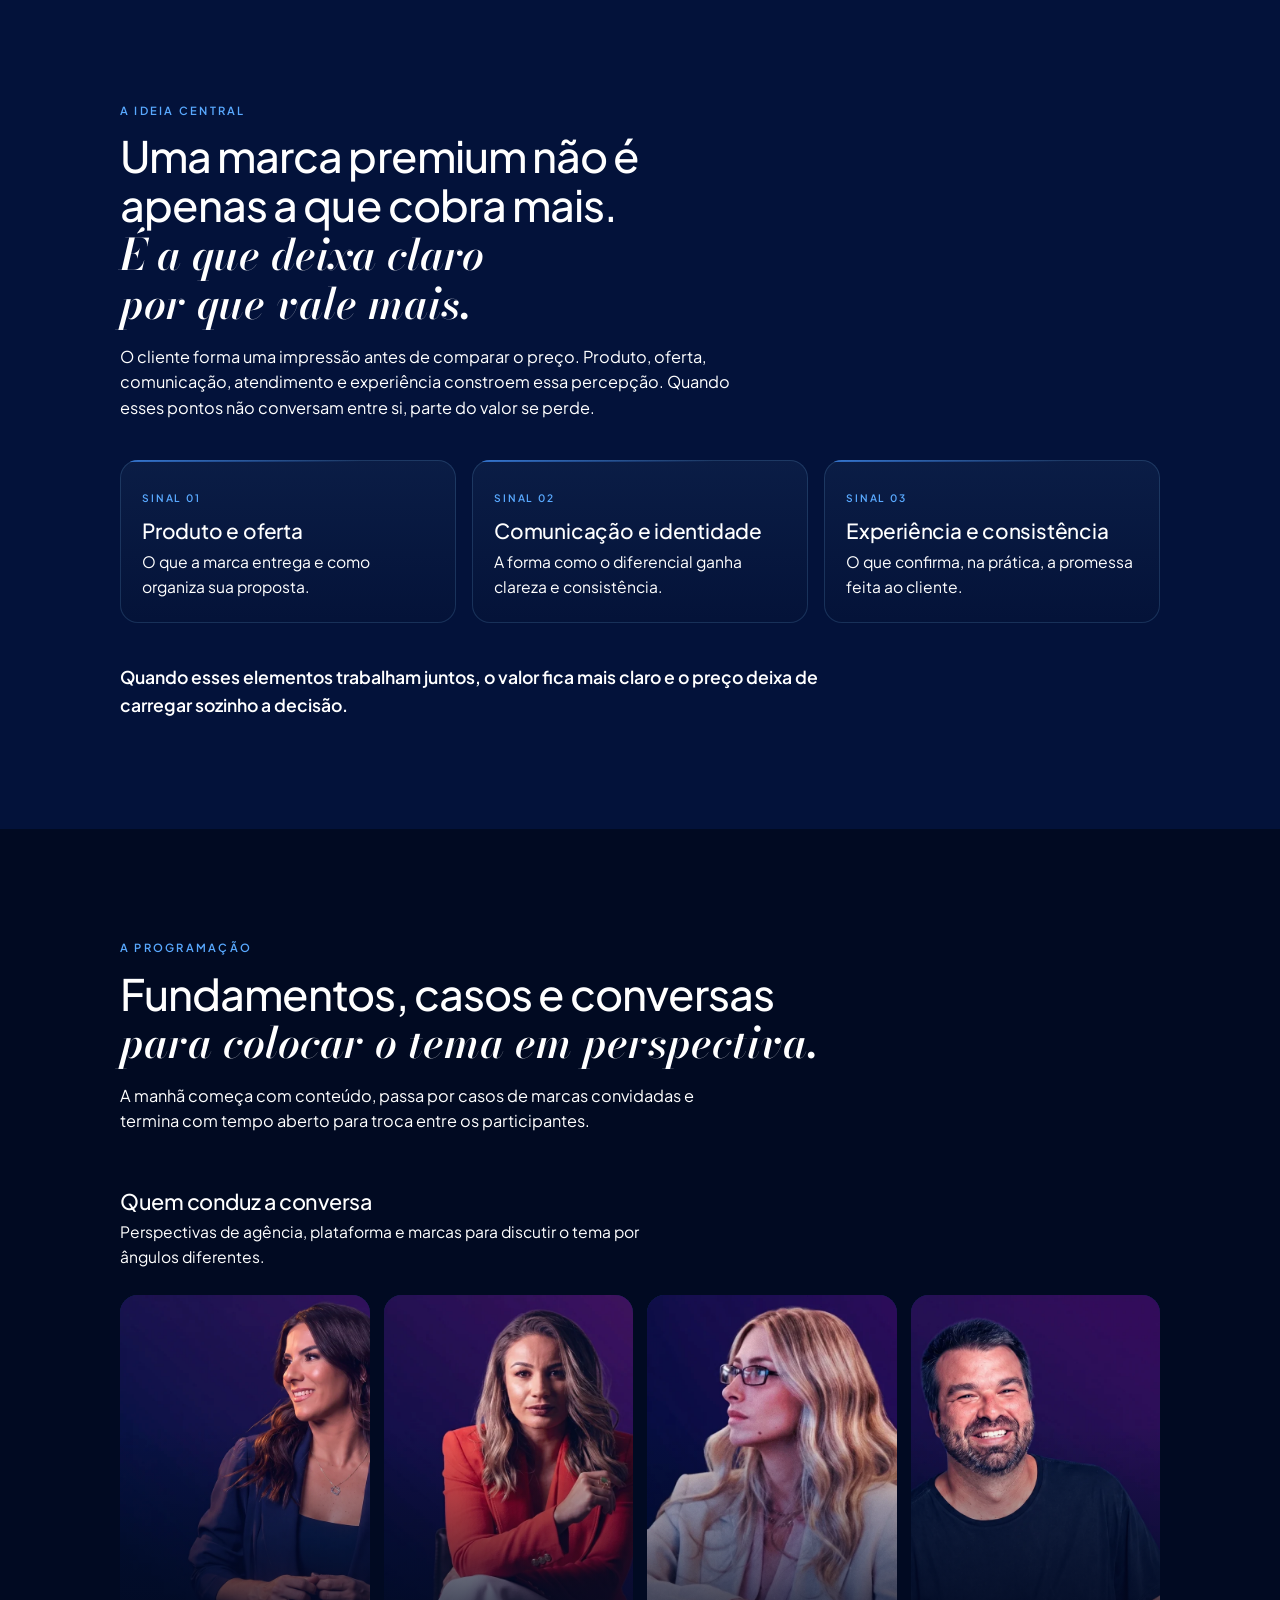
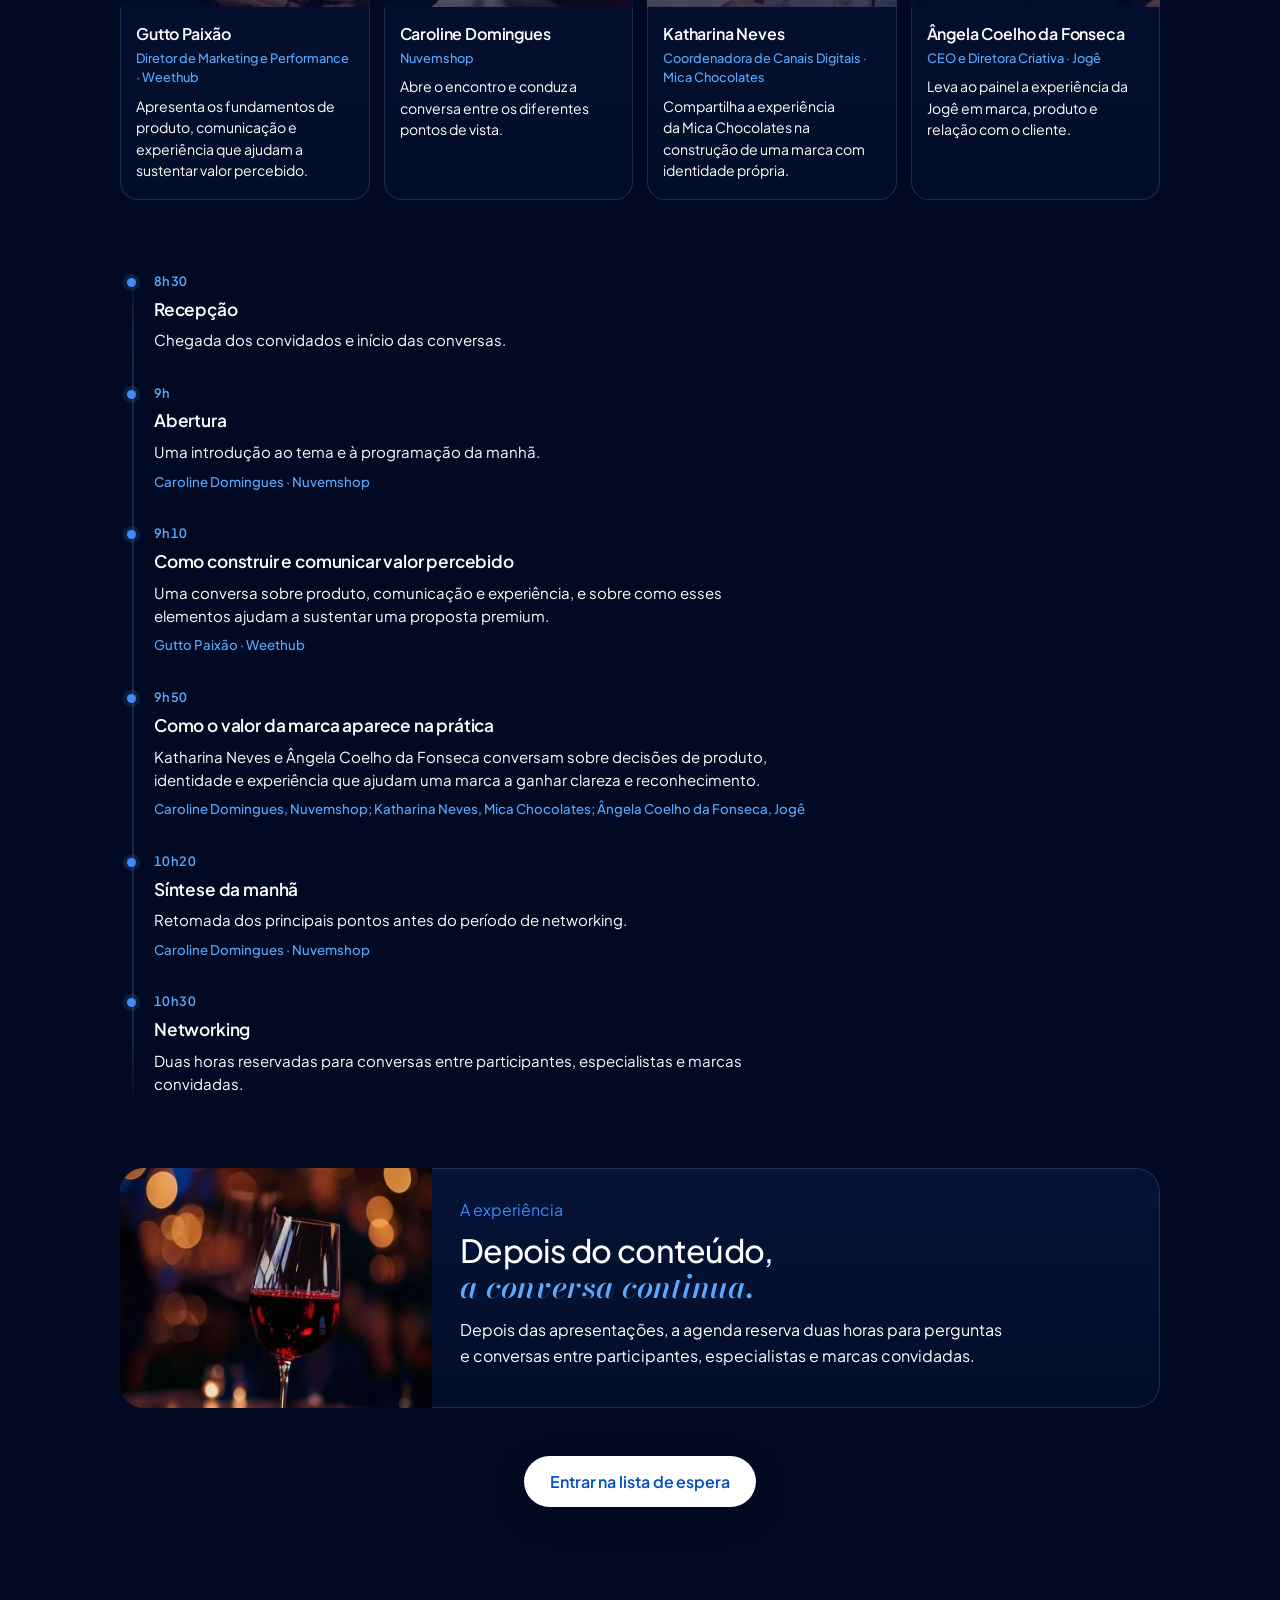
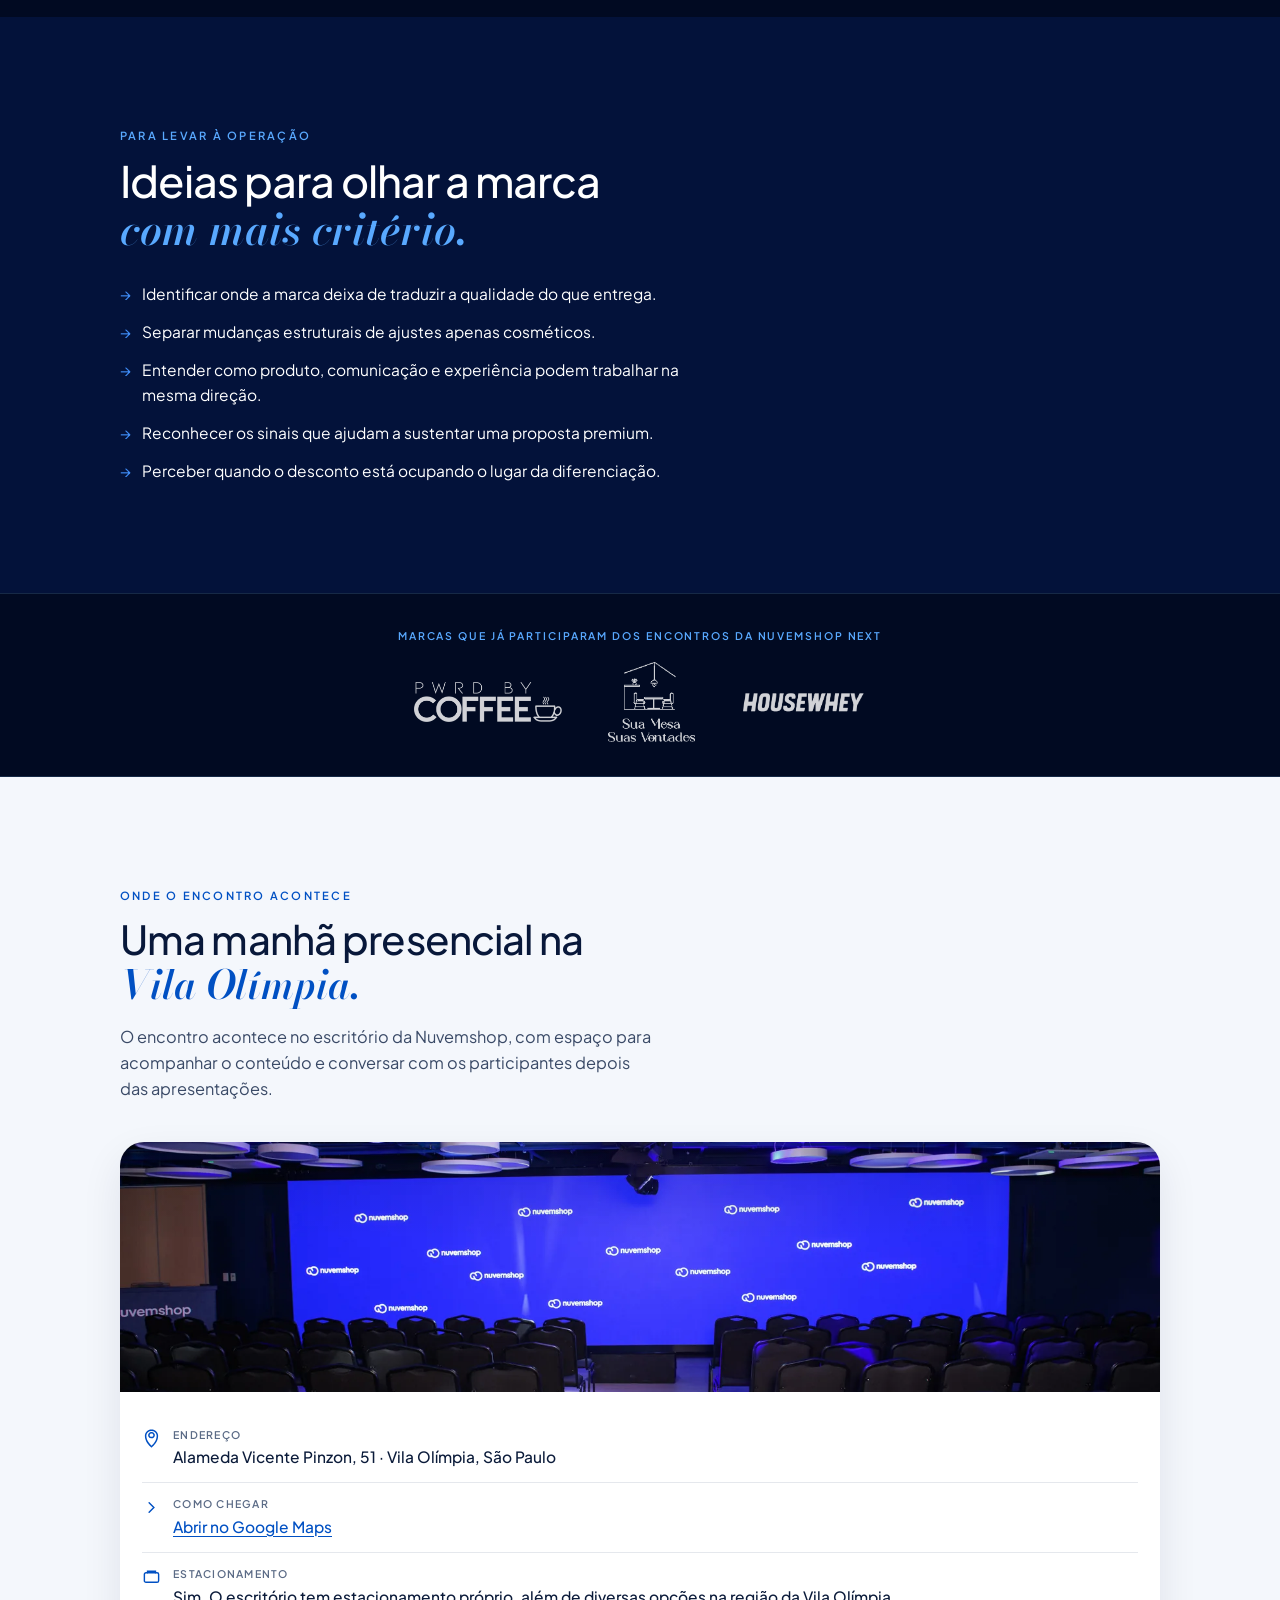
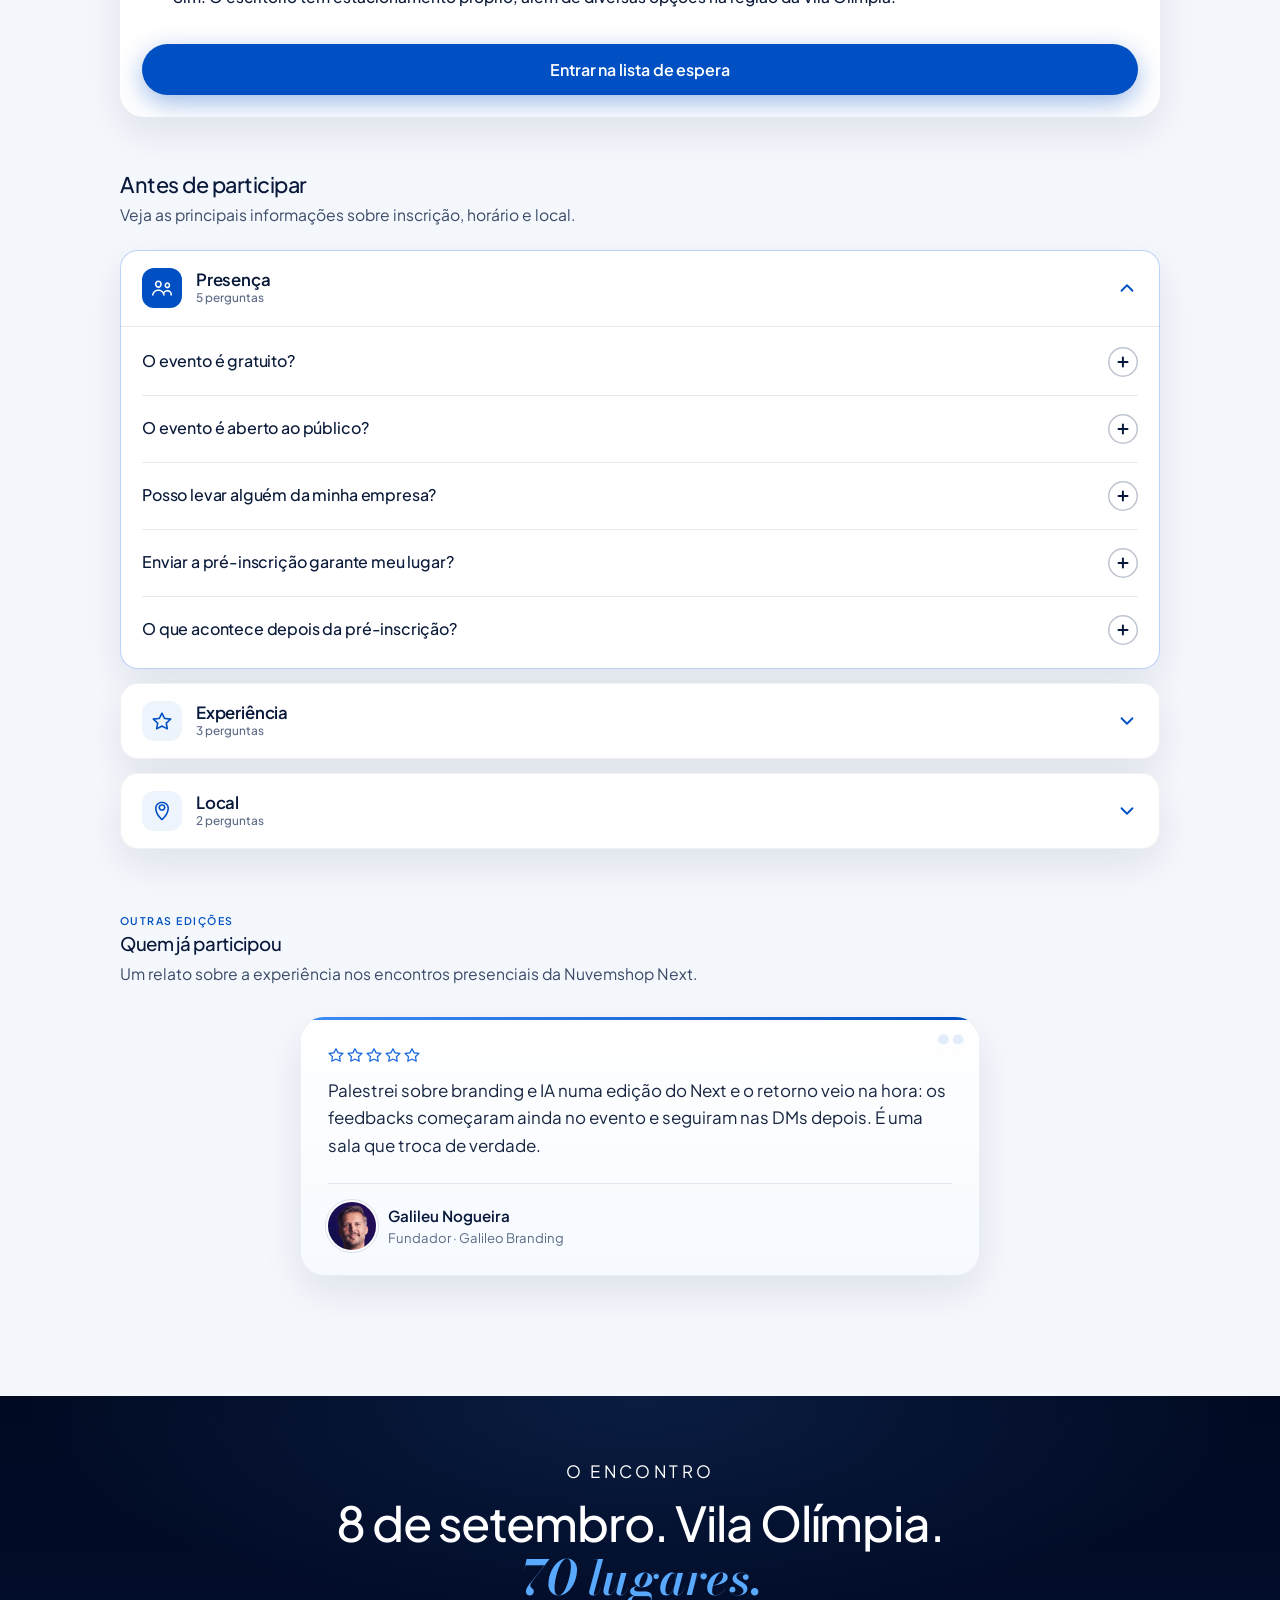
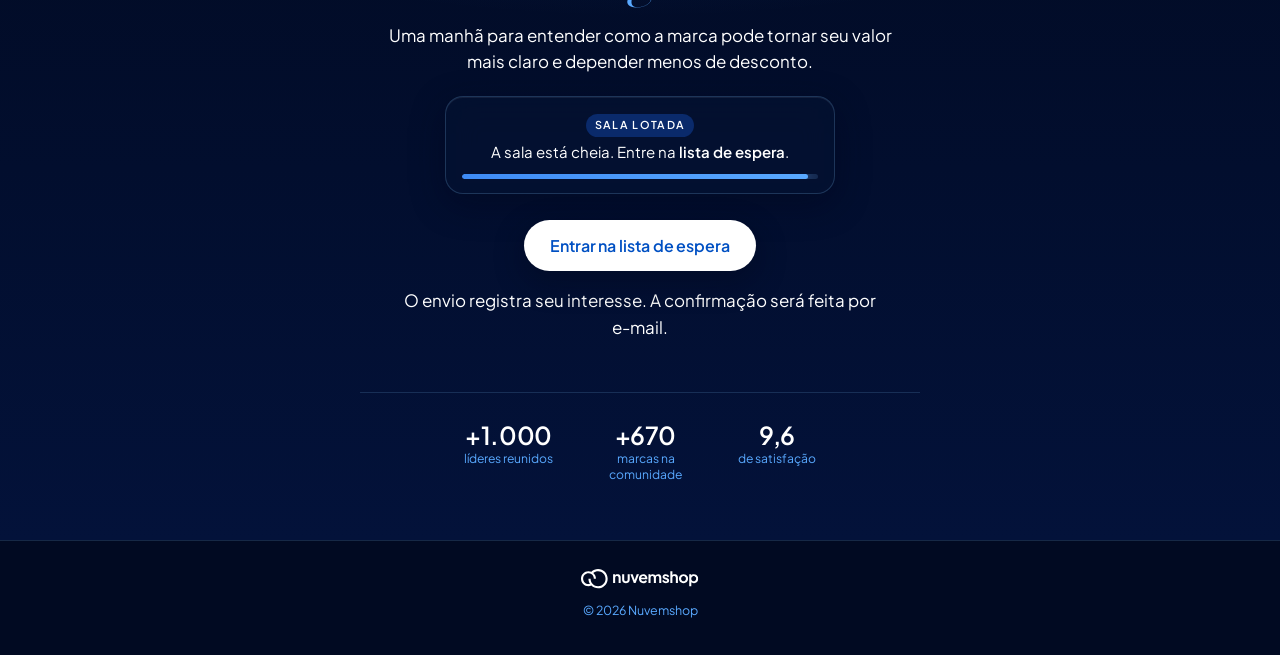
==== commit 95332517: "Refina fluidez e naturalidade da copy de 08/09" ====
--- a/evento-08-09-marca-valor.html
+++ b/evento-08-09-marca-valor.html
@@ -54,7 +54,7 @@
   {"@type":"Question","name":"Posso levar alguém da minha empresa?","acceptedAnswer":{"@type":"Answer","text":"A disponibilidade para acompanhantes será informada na confirmação da participação."}},
   {"@type":"Question","name":"Enviar a pré-inscrição garante meu lugar?","acceptedAnswer":{"@type":"Answer","text":"Não. O envio registra seu interesse. Como a sala tem capacidade limitada, a confirmação é enviada por e-mail."}},
   {"@type":"Question","name":"O que acontece depois da pré-inscrição?","acceptedAnswer":{"@type":"Answer","text":"Você recebe um retorno por e-mail. Se a participação for confirmada, enviaremos também a programação e os detalhes de acesso."}},
-  {"@type":"Question","name":"Como será a programação?","acceptedAnswer":{"@type":"Answer","text":"A manhã combina recepção, conteúdo, conversa com marcas convidadas e duas horas de networking."}},
+  {"@type":"Question","name":"Como será a programação?","acceptedAnswer":{"@type":"Answer","text":"A manhã combina recepção, uma palestra, um painel com marcas convidadas e duas horas de networking."}},
   {"@type":"Question","name":"Preciso chegar às 8h30?","acceptedAnswer":{"@type":"Answer","text":"A recepção começa às 8h30, e o conteúdo às 9h. Chegar no início ajuda a acompanhar a programação completa."}},
   {"@type":"Question","name":"Como funciona o networking?","acceptedAnswer":{"@type":"Answer","text":"Das 10h30 às 12h30, a agenda fica aberta para conversas entre participantes, especialistas e marcas convidadas."}},
   {"@type":"Question","name":"Onde acontece?","acceptedAnswer":{"@type":"Answer","text":"No escritório da Nuvemshop, na Vila Olímpia, São Paulo."}},
@@ -279,7 +279,7 @@
 .exp__body p{color:var(--blue-200);font-size:1rem;line-height:1.6;max-width:46ch;font-weight:400}
 @media(min-width:760px){.exp{grid-template-columns:.6fr 1.4fr}.exp__media{min-height:240px}}
 
-/* --- Marcas que já participaram de encontros Nuvemshop Next (strip de acabamento) --- */
+/* --- Marcas que já participaram dos encontros da Nuvemshop Next (strip de acabamento) --- */
 .marcas{border-top:1px solid var(--line-dk);border-bottom:1px solid var(--line-dk);padding:34px 0;text-align:center}
 .marcas__label{font-size:.66rem;font-weight:600;letter-spacing:.18em;text-transform:uppercase;color:var(--blue-300);margin-bottom:18px}
 .marcas__row{display:flex;flex-wrap:wrap;justify-content:center;align-items:center;gap:22px 46px}
@@ -572,24 +572,24 @@
   <div class="wrap">
     <p class="eyebrow reveal">A programação</p>
     <h2 class="reveal">Fundamentos, casos e conversas <span class="ac">para colocar o tema em perspectiva.</span></h2>
-    <p class="playbook__sub reveal">A manhã começa com conteúdo, passa por experiências de marcas convidadas e termina com tempo aberto para troca entre os participantes.</p>
+    <p class="playbook__sub reveal">A manhã começa com conteúdo, passa por casos de marcas convidadas e termina com tempo aberto para troca entre os participantes.</p>
     <div class="speakers">
       <h3 class="reveal">Quem conduz a conversa</h3>
-      <p class="speakers__sub reveal">Profissionais de marca, marketing e e-commerce que conhecem o tema na prática.</p>
+      <p class="speakers__sub reveal">Perspectivas de agência, plataforma e marcas para discutir o tema por ângulos diferentes.</p>
       <div class="spk-grid">
-        <article class="spk reveal"><div class="spk__photo"><img src="speaker-amanda.webp" alt="" loading="lazy" decoding="async"></div><div class="spk__info"><div class="spk__name">Gutto Paixão</div><div class="spk__role">Diretor de Marketing e Performance · Weethub</div><div class="spk__contrib">Aborda como produto, comunicação e experiência se combinam para fortalecer o valor percebido.</div></div></article>
-        <article class="spk reveal"><div class="spk__photo"><img src="speaker-beatriz.webp" alt="" loading="lazy" decoding="async"></div><div class="spk__info"><div class="spk__name">Caroline Domingues</div><div class="spk__role">Nuvemshop</div><div class="spk__contrib">Conduz a abertura e organiza os principais pontos da conversa.</div></div></article>
-        <article class="spk reveal"><div class="spk__photo"><img src="speaker-carolina.webp" alt="" loading="lazy" decoding="async"></div><div class="spk__info"><div class="spk__name">Katharina Neves</div><div class="spk__role">Coordenadora de Canais Digitais · Mica Chocolates</div><div class="spk__contrib">Traz a perspectiva de uma marca que trabalha produto, identidade e experiência de forma integrada.</div></div></article>
-        <article class="spk reveal"><div class="spk__photo"><img src="speaker-gustavo.webp" alt="" loading="lazy" decoding="async"></div><div class="spk__info"><div class="spk__name">Ângela Coelho da Fonseca</div><div class="spk__role">CEO e Diretora Criativa · Jogê</div><div class="spk__contrib">Participa do painel sobre marca, valor percebido e experiência do cliente.</div></div></article>
+        <article class="spk reveal"><div class="spk__photo"><img src="speaker-amanda.webp" alt="" loading="lazy" decoding="async"></div><div class="spk__info"><div class="spk__name">Gutto Paixão</div><div class="spk__role">Diretor de Marketing e Performance · Weethub</div><div class="spk__contrib">Apresenta os fundamentos de produto, comunicação e experiência que ajudam a sustentar valor percebido.</div></div></article>
+        <article class="spk reveal"><div class="spk__photo"><img src="speaker-beatriz.webp" alt="" loading="lazy" decoding="async"></div><div class="spk__info"><div class="spk__name">Caroline Domingues</div><div class="spk__role">Nuvemshop</div><div class="spk__contrib">Abre o encontro e conduz a conversa entre os diferentes pontos de vista.</div></div></article>
+        <article class="spk reveal"><div class="spk__photo"><img src="speaker-carolina.webp" alt="" loading="lazy" decoding="async"></div><div class="spk__info"><div class="spk__name">Katharina Neves</div><div class="spk__role">Coordenadora de Canais Digitais · Mica Chocolates</div><div class="spk__contrib">Compartilha a experiência da Mica Chocolates na construção de uma marca com identidade própria.</div></div></article>
+        <article class="spk reveal"><div class="spk__photo"><img src="speaker-gustavo.webp" alt="" loading="lazy" decoding="async"></div><div class="spk__info"><div class="spk__name">Ângela Coelho da Fonseca</div><div class="spk__role">CEO e Diretora Criativa · Jogê</div><div class="spk__contrib">Leva ao painel a experiência da Jogê em marca, produto e relação com o cliente.</div></div></article>
       </div>
     </div>
     <div class="timeline">
       <div class="tl reveal"><div class="tl__time">8h30</div><div class="tl__t">Recepção</div><div class="tl__d">Chegada dos convidados e início das conversas.</div></div>
       <div class="tl reveal"><div class="tl__time">9h</div><div class="tl__t">Abertura</div><div class="tl__d">Uma introdução ao tema e à programação da manhã.</div><div class="tl__who">Caroline Domingues · Nuvemshop</div></div>
       <div class="tl reveal"><div class="tl__time">9h10</div><div class="tl__t">Como construir e comunicar valor percebido</div><div class="tl__d">Uma conversa sobre produto, comunicação e experiência, e sobre como esses elementos ajudam a sustentar uma proposta premium.</div><div class="tl__who">Gutto Paixão · Weethub</div></div>
-      <div class="tl reveal"><div class="tl__time">9h50</div><div class="tl__t">Como o valor da marca aparece na prática</div><div class="tl__d">Lideranças da Mica Chocolates e da Jogê compartilham escolhas, aprendizados e desafios na construção de marcas com identidade clara em mercados competitivos.</div><div class="tl__who">Caroline Domingues, Nuvemshop; Katharina Neves, Mica Chocolates; Ângela Coelho da Fonseca, Jogê</div></div>
+      <div class="tl reveal"><div class="tl__time">9h50</div><div class="tl__t">Como o valor da marca aparece na prática</div><div class="tl__d">Katharina Neves e Ângela Coelho da Fonseca conversam sobre decisões de produto, identidade e experiência que ajudam uma marca a ganhar clareza e reconhecimento.</div><div class="tl__who">Caroline Domingues, Nuvemshop; Katharina Neves, Mica Chocolates; Ângela Coelho da Fonseca, Jogê</div></div>
       <div class="tl reveal"><div class="tl__time">10h20</div><div class="tl__t">Síntese da manhã</div><div class="tl__d">Retomada dos principais pontos antes do período de networking.</div><div class="tl__who">Caroline Domingues · Nuvemshop</div></div>
-      <div class="tl reveal"><div class="tl__time">10h30</div><div class="tl__t">Networking</div><div class="tl__d">Duas horas abertas para conversas entre participantes, especialistas e marcas convidadas.</div></div>
+      <div class="tl reveal"><div class="tl__time">10h30</div><div class="tl__t">Networking</div><div class="tl__d">Duas horas reservadas para conversas entre participantes, especialistas e marcas convidadas.</div></div>
     </div>
     <div class="exp reveal">
       <div class="exp__media">
@@ -597,8 +597,8 @@
       </div>
       <div class="exp__body">
         <span class="tl__k" style="color:var(--blue-400)">A experiência</span>
-        <h3>Conteúdo primeiro. <span class="ac">Conversa aberta depois.</span></h3>
-        <p>Depois das apresentações, a agenda reserva duas horas para perguntas, trocas e conversas entre participantes, especialistas e marcas convidadas.</p>
+        <h3>Depois do conteúdo, <span class="ac">a conversa continua.</span></h3>
+        <p>Depois das apresentações, a agenda reserva duas horas para perguntas e conversas entre participantes, especialistas e marcas convidadas.</p>
       </div>
     </div>
     <div class="playbook__cta"><button class="btn btn-primary" data-open-form>Quero participar</button></div>
@@ -623,11 +623,11 @@
 <!-- ============ MARCAS NA SALA ============ -->
 <section class="marcas">
   <div class="wrap">
-    <p class="marcas__label reveal">Marcas que já participaram de encontros Nuvemshop Next</p>
+    <p class="marcas__label reveal">Marcas que já participaram dos encontros da Nuvemshop Next</p>
     <div class="marcas__row reveal">
-      <img class="marca-logo m-pwrd" src="logo-pwrd.png" alt="PWRD by Coffee — imagem provisória" loading="lazy">
-      <img class="marca-logo m-suamesa" src="logo-suamesa.png" alt="Sua Mesa Suas Vontades — imagem provisória" loading="lazy">
-      <img class="marca-logo m-housewhey" src="logo-housewhey.png" alt="Housewhey — imagem provisória" loading="lazy">
+      <img class="marca-logo m-pwrd" src="logo-pwrd.png" alt="PWRD by Coffee" loading="lazy">
+      <img class="marca-logo m-suamesa" src="logo-suamesa.png" alt="Sua Mesa Suas Vontades" loading="lazy">
+      <img class="marca-logo m-housewhey" src="logo-housewhey.png" alt="Housewhey" loading="lazy">
     </div>
   </div>
 </section>
@@ -637,7 +637,7 @@
   <div class="wrap">
     <p class="eyebrow reveal">Onde o encontro acontece</p>
     <h2 class="reveal">Uma manhã presencial na <span class="ac">Vila Olímpia.</span></h2>
-    <p class="local__lead reveal">O encontro acontece no escritório da Nuvemshop, com programação presencial e espaço para as conversas depois do conteúdo.</p>
+    <p class="local__lead reveal">O encontro acontece no escritório da Nuvemshop, com espaço para acompanhar o conteúdo e conversar com os participantes depois das apresentações.</p>
     <div class="local__card reveal">
       <div class="local__map"><img src="asset-local-escritorio.webp" alt="Escritório da Nuvemshop na Vila Olímpia, espaço do evento" loading="lazy" decoding="async"></div>
       <div class="local__info">
@@ -673,7 +673,7 @@
             <svg class="faq__cat__chev" aria-hidden="true" viewBox="0 0 24 24" fill="none" stroke="currentColor" stroke-width="2" stroke-linecap="round" stroke-linejoin="round"><path d="M6 9l6 6 6-6"/></svg>
           </summary>
           <div class="faq__cat__body">
-            <details class="acc"><summary class="acc__btn">Como será a programação?<span class="acc__ico" aria-hidden="true"></span></summary><div class="acc__body">A manhã combina recepção, conteúdo, conversa com marcas convidadas e duas horas de networking.</div></details>
+            <details class="acc"><summary class="acc__btn">Como será a programação?<span class="acc__ico" aria-hidden="true"></span></summary><div class="acc__body">A manhã combina recepção, uma palestra, um painel com marcas convidadas e duas horas de networking.</div></details>
             <details class="acc"><summary class="acc__btn">Preciso chegar às 8h30?<span class="acc__ico" aria-hidden="true"></span></summary><div class="acc__body">A recepção começa às 8h30, e o conteúdo às 9h. Chegar no início ajuda a acompanhar a programação completa.</div></details>
             <details class="acc"><summary class="acc__btn">Como funciona o networking?<span class="acc__ico" aria-hidden="true"></span></summary><div class="acc__body">Das 10h30 às 12h30, a agenda fica aberta para conversas entre participantes, especialistas e marcas convidadas.</div></details>
           </div>
@@ -694,10 +694,10 @@
 
     <div class="depo">
       <div class="depo__head">
-        <p class="faq__gt reveal">Relatos de outras edições</p>
-        <h3 class="reveal">Quem já participou.</h3>
-      </div>
-      <p class="faq__intro reveal">Relatos de encontros presenciais da Nuvemshop Next.</p>
+        <p class="faq__gt reveal">Outras edições</p>
+        <h3 class="reveal">Quem já participou</h3>
+      </div>
+      <p class="faq__intro reveal">Um relato sobre a experiência nos encontros presenciais da Nuvemshop Next.</p>
       <div class="depo__slider reveal">
         <div class="depo__track" data-depo-track>
           <!-- Depoimentos: 1 a 4. Com 1 → card único centralizado (sem slider/dots). Com 2+ → slider com dots.
@@ -722,7 +722,7 @@
         <div class="occ__bar" data-bar aria-hidden="true"><i></i></div>
       </div>
       <button class="btn btn-primary" data-open-form>Quero participar</button>
-      <p class="final__micro">Ao enviar seus dados, sua pré-inscrição será registrada. A participação será confirmada por e-mail.</p>
+      <p class="final__micro">O envio registra seu interesse. A confirmação será feita por e-mail.</p>
     </div>
     <div class="statstrip reveal">
       <div class="stat"><b>+1.000</b><span>líderes reunidos</span></div>
